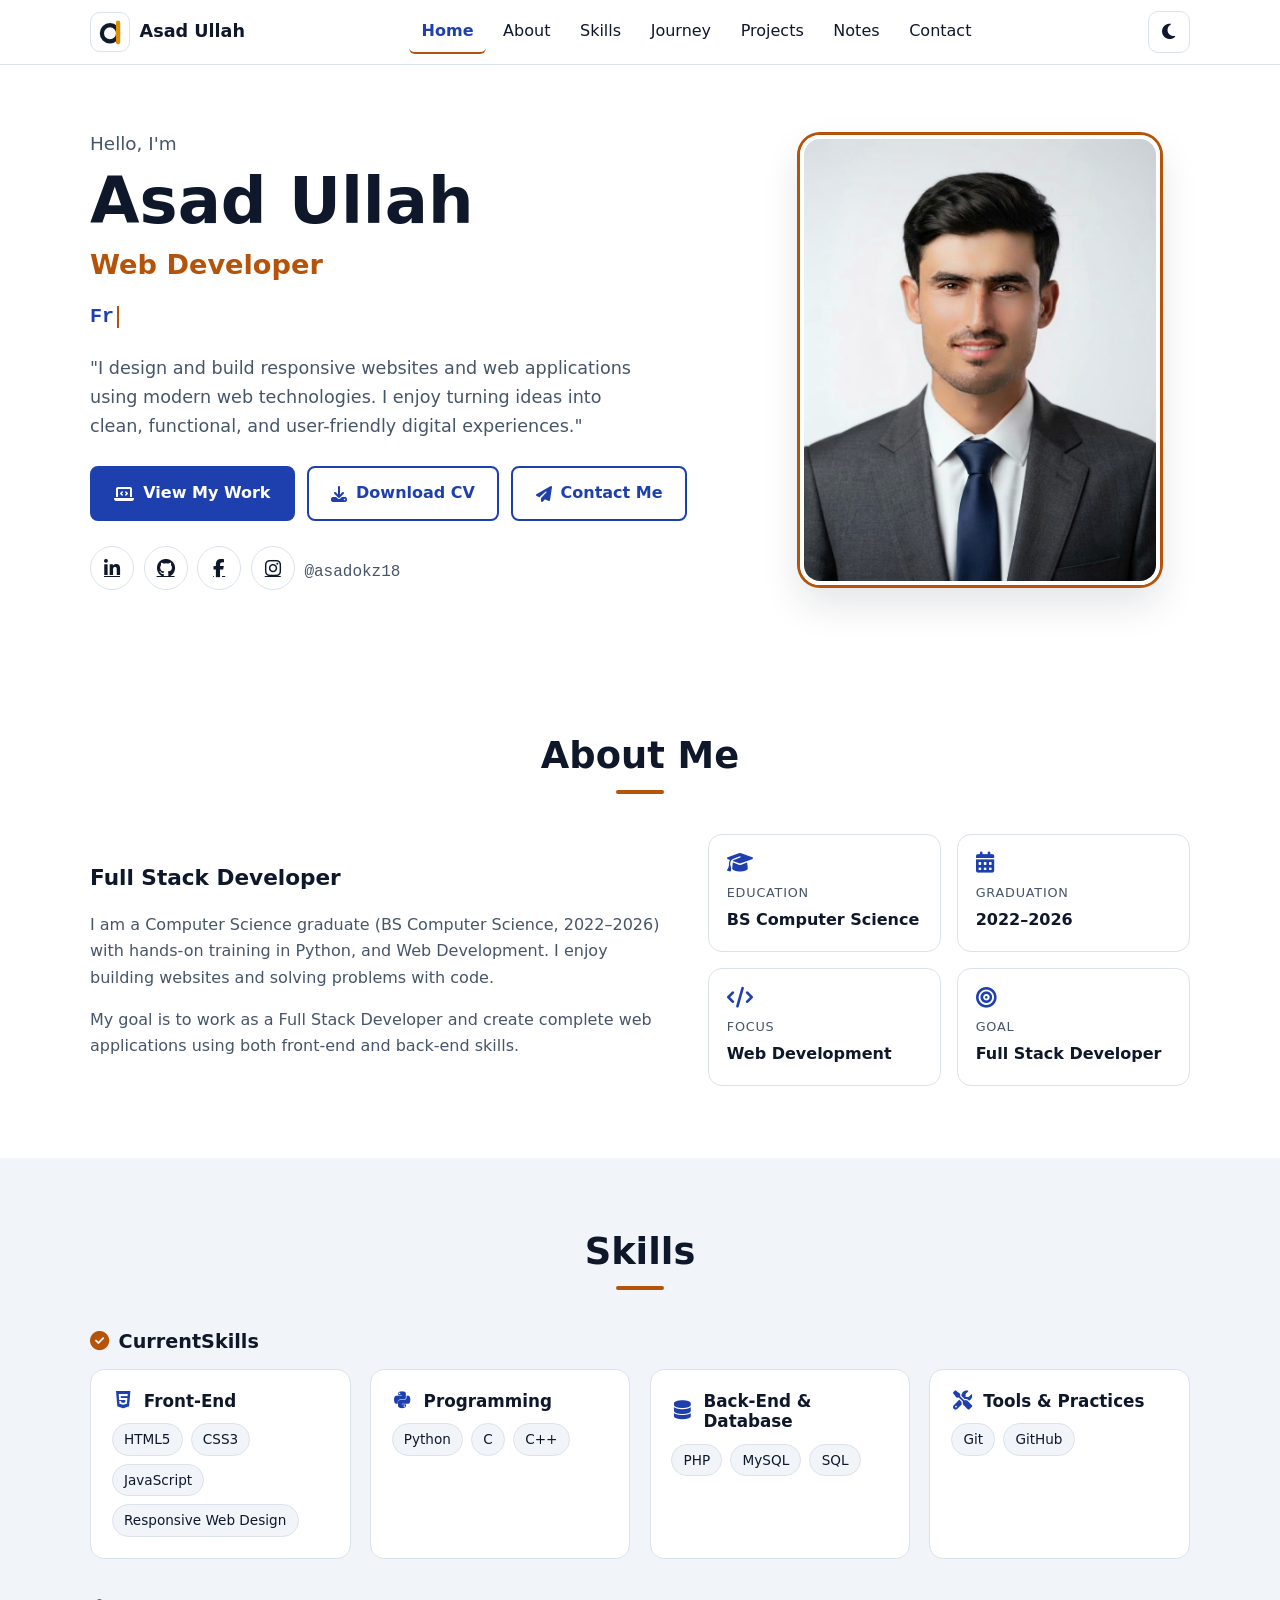
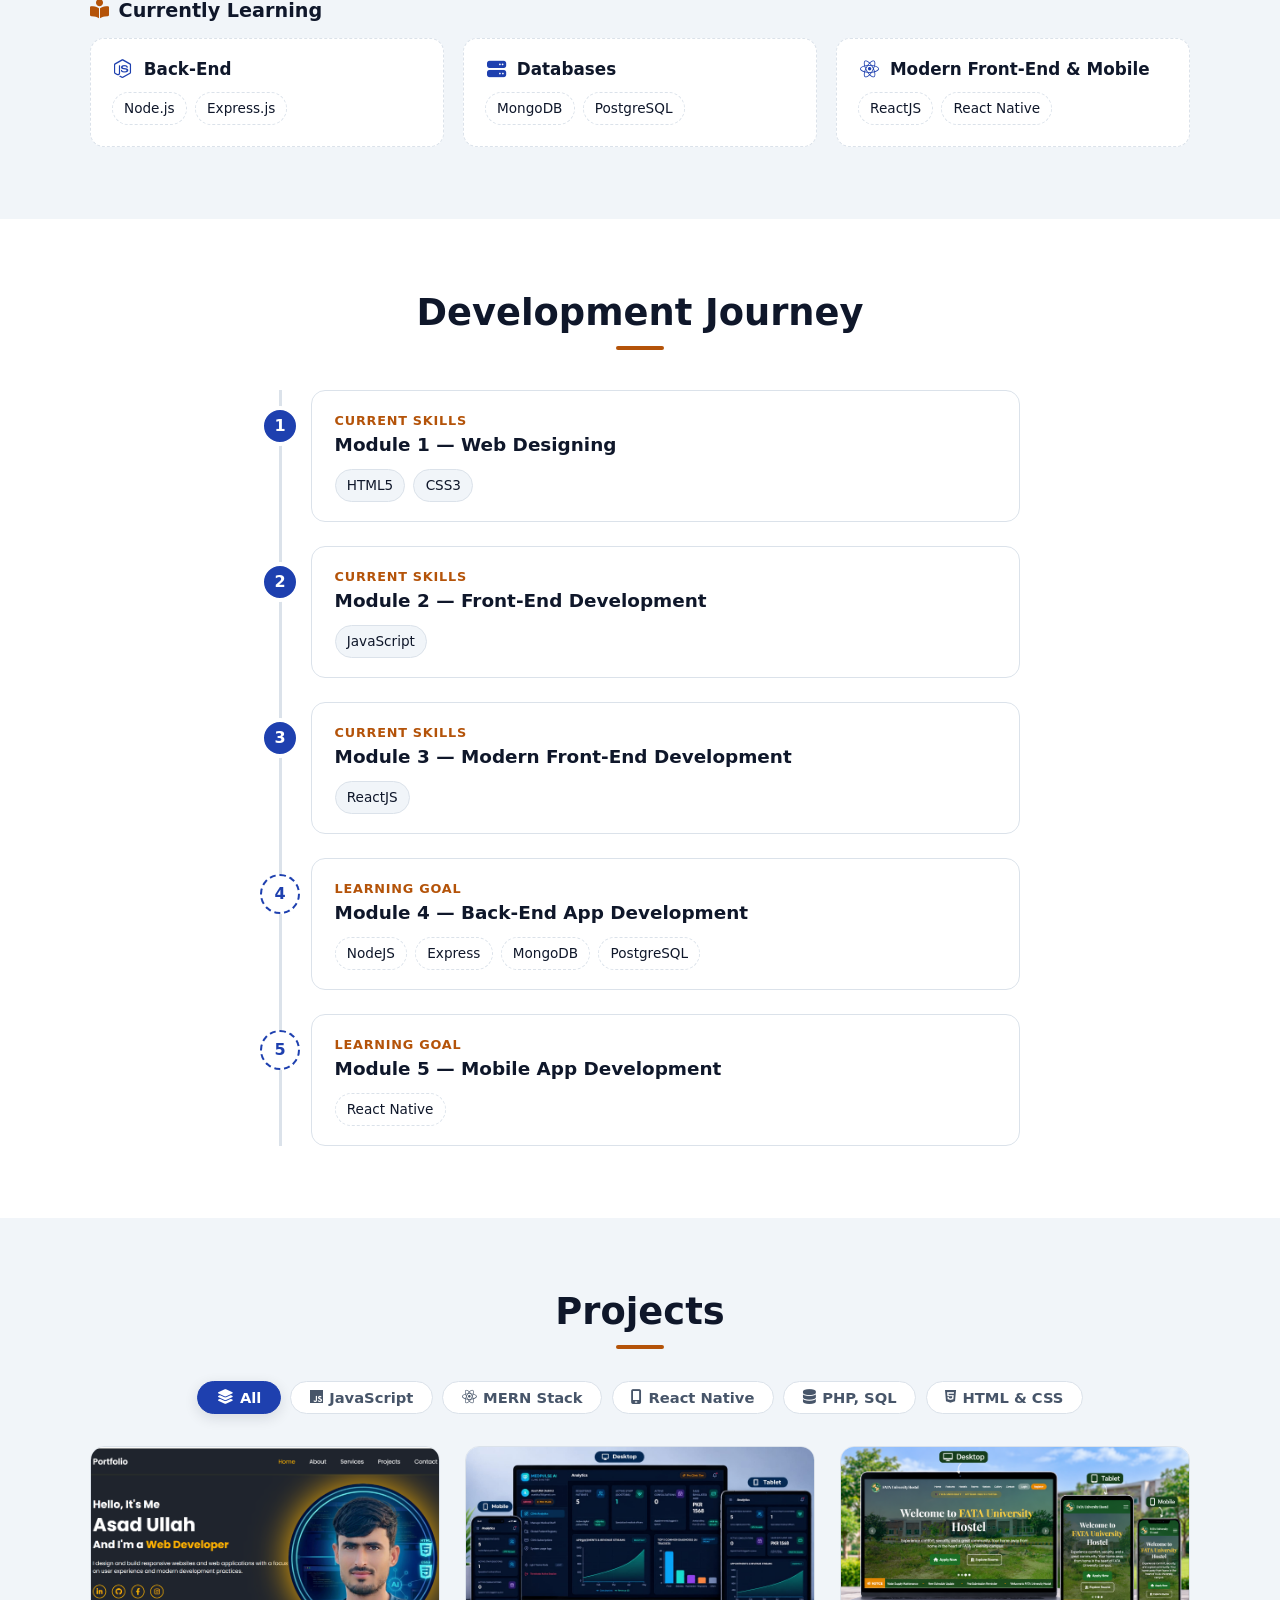
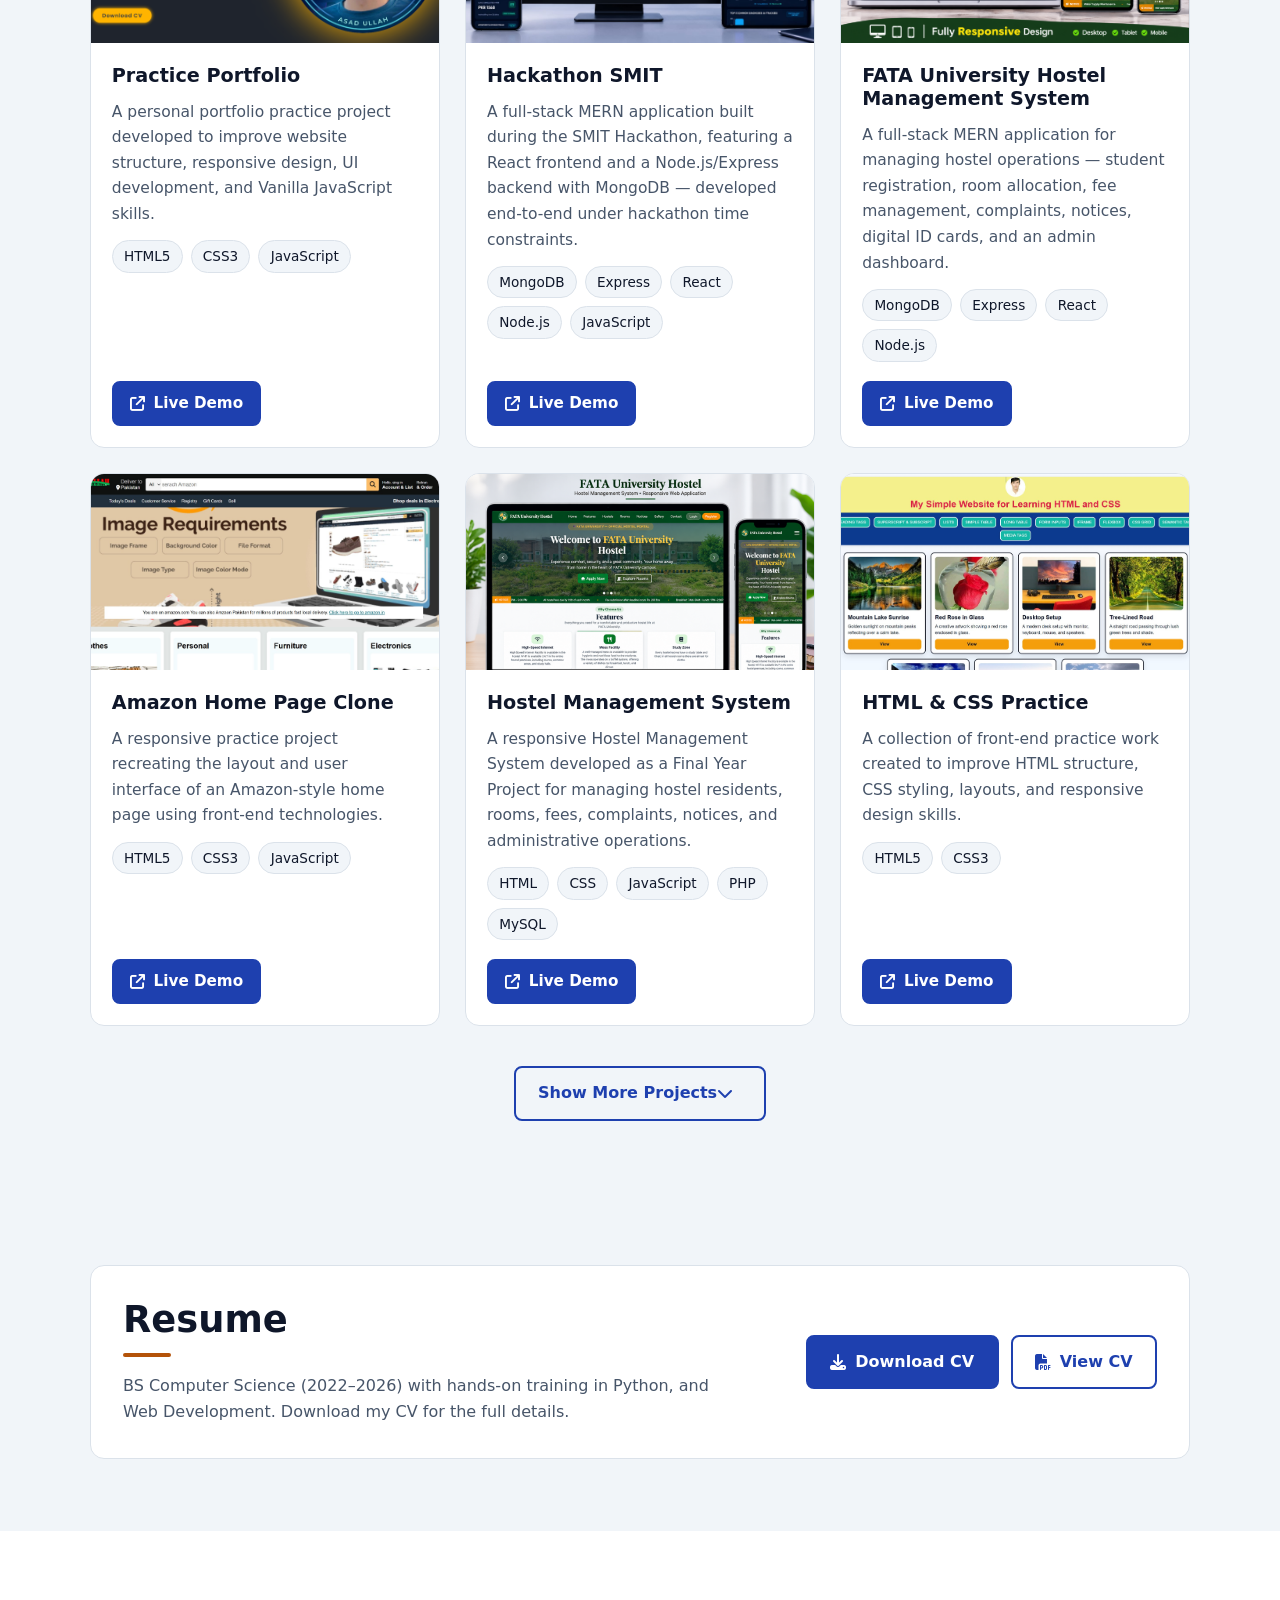
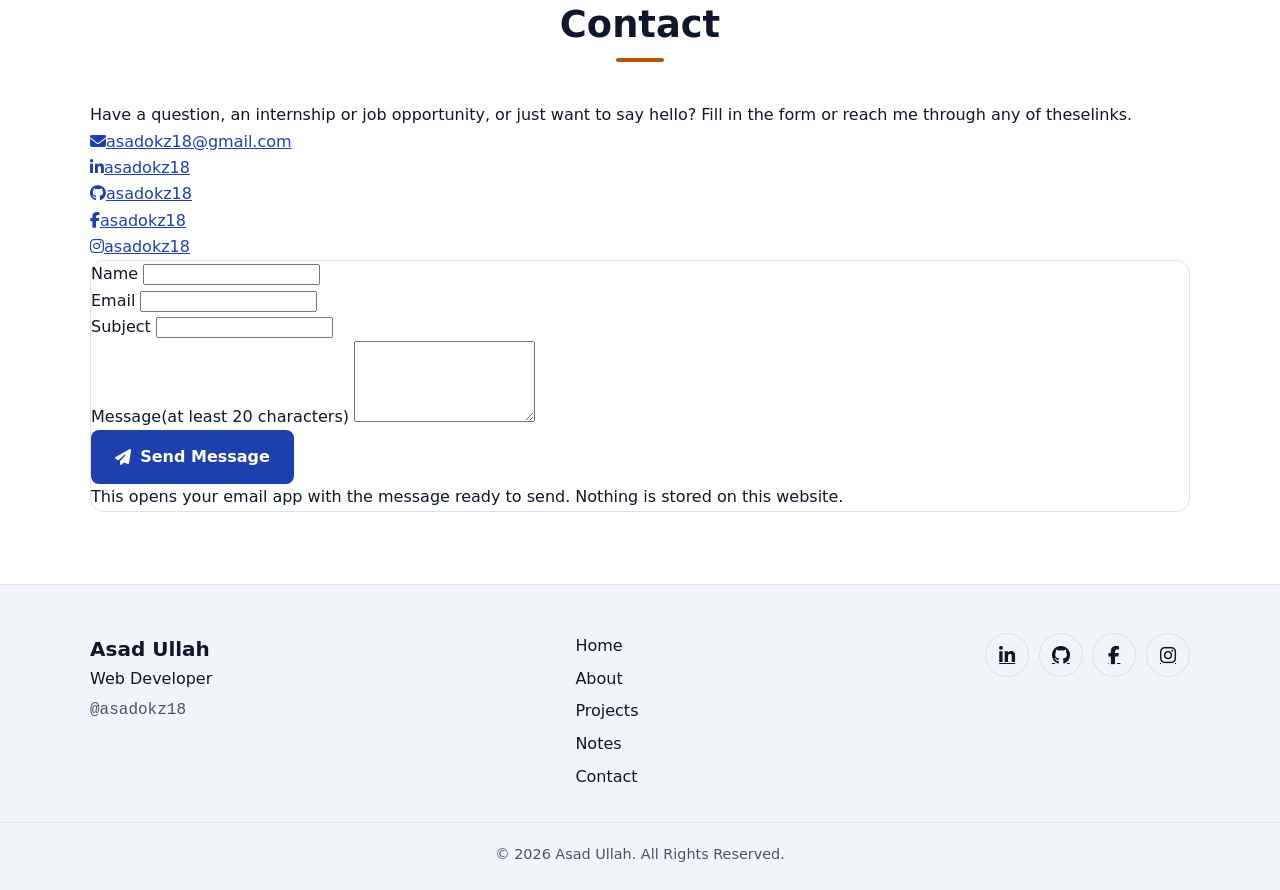
==== index.html @ fe69961a "add FATA University Hostel Managment System" ====
<!doctype html>
<html lang="en">

<head>
  <meta charset="UTF-8" />
  <meta name="viewport" content="width=device-width, initial-scale=1" />
  <title>Asad Ullah | Web Developer</title>

  <!-- SEO metadata -->
  <meta name="description"
    content="Personal portfolio of Asad Ullah, a Computer Science graduate and Web Developer focused on responsive websites and modern web development." />
  <meta name="author" content="Asad Ullah" />
  <meta name="theme-color" content="#1e40af" />

  <!-- Open Graph metadata (used when the link is shared on social media) -->
  <meta property="og:type" content="website" />
  <meta property="og:title" content="Asad Ullah | Web Developer" />
  <meta property="og:description"
    content="Computer Science graduate and Web Developer focused on responsive websites and modern web development." />
  <meta property="og:image" content="assets/images/profile.png" />

  <!--- Icon -->
  <link rel="icon" type="image/svg+xml" href="assets/images/logo.svg" />

  <!--font awesome icons -->
  <link rel="stylesheet" href="https://cdnjs.cloudflare.com/ajax/libs/font-awesome/6.5.2/css/all.min.css"
    crossorigin="anonymous" referrerpolicy="no-referrer" />

  <link rel="stylesheet" href="style.css" />
  <link rel="stylesheet" href="contact.css" />

  <!-- Tiny inline script that runs BEFORE the page is painted.
    1. It adds a "js" class so CSS only hides scroll-animated content when JavaScript works.
    2. It applies the saved theme (or the system theme) immediately, which avoids a white flash in dark mode. -->
  <script>
    (function () {
      var root = document.documentElement;
      root.classList.add("js");
      var theme = null;
      try {
        theme = localStorage.getItem("theme");
      } catch (e) { }
      if (!theme) {
        theme = window.matchMedia("(prefers-color-scheme: dark)").matches
          ? "dark"
          : "light";
      }
      root.setAttribute("data-theme", theme);
    })();
  </script>
  <script src="script.js" defer></script>
  <script src="contact.js" defer></script>
</head>

<body>
  <a class="skip-link" href="#main">Skip to main content</a>

  <!-- Header / Navigation
    Sticky bar with the logo, section links, the theme toggle,
    and a hamburger button that is only visible on small screens.-->
  <header class="site-header" id="top">
    <div class="container header-inner">
      <a class="brand" href="#home" aria-label="Asad Ullah - go to top of page">
        <!-- The logo sits on a light tile so it stays visible in dark mode. The alt text doubles as a text fallback. -->
        <span class="brand-logo">
          <img src="assets/images/logo.svg" alt="asadokz18 logo" width="28" height="32" /></span>
        <span class="brand-name">Asad Ullah</span>
      </a>

      <nav id="site-nav" class="site-nav" aria-label="Main navigation">
        <ul>
          <li><a href="#home">Home</a></li>
          <li><a href="#about">About</a></li>
          <li><a href="#skills">Skills</a></li>
          <li><a href="#journey">Journey</a></li>
          <li><a href="#projects">Projects</a></li>
          <li><a href="notes.html">Notes</a></li>
          <li><a href="#contact">Contact</a></li>
        </ul>
      </nav>

      <div class="header-actions">
        <button class="icon-btn" id="theme-toggle" type="button" aria-label="Switch to dark mode">
          <i class="fa-solid fa-moon icon-moon" aria-hidden="true"></i>
          <i class="fa-solid fa-sun icon-sun" aria-hidden="true"></i>
        </button>
        <button class="icon-btn menu-toggle" id="menu-toggle" type="button" aria-label="Open menu" aria-expanded="false"
          aria-controls="site-nav">
          <span class="bar"></span><span class="bar"></span><span class="bar"></span>
        </button>
      </div>
    </div>
  </header>

  <main id="main">
    <!--Hero Section
        Introduces the website owner and provides
        quick links to important portfolio actions. -->
    <section class="hero" id="home" aria-labelledby="hero-title">
      <div class="container hero-grid">
        <div class="hero-text">
          <p class="hero-hello">Hello, I'm</p>
          <h1 id="hero-title">Asad Ullah</h1>
          <p class="hero-role">Web Developer</p>
          <!--Typing effect line. The words are typed and deleted by script.js.
            Without JavaScript (or with reduced motion) the first word simply stays visible.
            It is hidden from screen readers because the text keeps changing;
            the intro paragraph below already says the same thing. -->
          <p class="hero-typing" aria-hidden="true">
            <span id="typed">Frontend Development</span><span class="cursor"></span>
          </p>
          <p class="hero-intro">"I design and build responsive websites and web applications using modern web
            technologies. I enjoy turning ideas into clean, functional, and user-friendly digital experiences."</p>

          <div class="btn-row">
            <a class="btn btn-primary" href="#projects">
              <i class="fa-solid fa-laptop-code" aria-hidden="true"></i>View My Work</a>
            <a class="btn btn-outline" href="assets/cv/Asad_Ullah_Resume.pdf" download>
              <i class="fa-solid fa-download" aria-hidden="true"></i>Download CV</a>
            <a class="btn btn-outline" href="#contact">
              <i class="fa-solid fa-paper-plane" aria-hidden="true"></i>Contact Me</a>
          </div>

          <ul class="social-list" aria-label="Social media links">
            <li>
              <a href="https://linkedin.com/in/asadokz18" target="_blank" rel="noopener noreferrer"
                aria-label="Asad Ullah on LinkedIn (opens in a new tab)">
                <i class="fa-brands fa-linkedin-in" aria-hidden="true"></i>
              </a>
            </li>
            <li>
              <a href="https://github.com/asadokz18" target="_blank" rel="noopener noreferrer"
                aria-label="Asad Ullah on GitHub (opens in a new tab)">
                <i class="fa-brands fa-github" aria-hidden="true"></i>
              </a>
            </li>
            <li>
              <a href="https://facebook.com/asadokz18" target="_blank" rel="noopener noreferrer"
                aria-label="Asad Ullah on Facebook (opens in a new tab)">
                <i class="fa-brands fa-facebook-f" aria-hidden="true"></i>
              </a>
            </li>
            <li>
              <a href="https://instagram.com/asadokz18" target="_blank" rel="noopener noreferrer"
                aria-label="Asad Ullah on Instagram (opens in a new tab)">
                <i class="fa-brands fa-instagram" aria-hidden="true"></i>
              </a>
            </li>
            <span class="username">@asadokz18</span>
          </ul>
        </div>

        <figure class="hero-photo">
          <!-- Hero image is above the fold, so it is NOT lazy-loaded -->
          <img src="assets/images/profile.png" alt="Portrait of Asad Ullah in a suit and tie" width="803"
            height="1000" />
        </figure>
      </div>
    </section>

    <!-- About Me Section
        Short honest biography plus four quick-fact cards. -->
    <section class="section reveal" id="about" aria-labelledby="about-title">
      <div class="container">
        <h2 id="about-title" class="section-title">About Me</h2>
        <div class="about-grid">
          <div class="about-text">
            <p class="about-role">Full Stack Developer</p>
            <p>I am a Computer Science graduate (BS Computer Science, 2022–2026) with hands-on training in Python, and
              Web Development. I enjoy building websites and solving problems with code.</p>
            <p>My goal is to work as a Full Stack Developer and create complete web applications using both front-end
              and back-end skills.</p>
          </div>
          <ul class="info-grid">
            <li class="card">
              <i class="fa-solid fa-graduation-cap info-icon" aria-hidden="true"></i>
              <span class="info-label">Education</span>
              <span class="info-value">BS Computer Science</span>
            </li>
            <li class="card">
              <i class="fa-solid fa-calendar-days info-icon" aria-hidden="true"></i>
              <span class="info-label">Graduation</span>
              <span class="info-value">2022–2026</span>
            </li>
            <li class="card">
              <i class="fa-solid fa-code info-icon" aria-hidden="true"></i>
              <span class="info-label">Focus</span>
              <span class="info-value">Web Development</span>
            </li>
            <li class="card">
              <i class="fa-solid fa-bullseye info-icon" aria-hidden="true"></i>
              <span class="info-label">Goal</span>
              <span class="info-value">Full Stack Developer</span>
            </li>
          </ul>
        </div>
      </div>
    </section>

    <!-- Skills Section
        Split into "Current Skills" and "Currently Learning" so the
        difference is clear from the headings and chip style, not just color.
        No percentages are shown on purpose. -->
    <section class="section section-alt reveal" id="skills" aria-labelledby="skills-title">
      <div class="container">
        <h2 id="skills-title" class="section-title">Skills</h2>

        <h3 class="skills-group-title"><i class="fa-solid fa-circle-check" aria-hidden="true"></i>CurrentSkills</h3>
        <div class="skills-grid">
          <article class="card skill-card">
            <h4><i class="fa-brands fa-html5" aria-hidden="true"></i>Front-End</h4>
            <ul class="chips">
              <li>HTML5</li>
              <li>CSS3</li>
              <li>JavaScript</li>
              <li>Responsive Web Design</li>
            </ul>
          </article>
          <article class="card skill-card">
            <h4><i class="fa-brands fa-python" aria-hidden="true"></i>Programming</h4>
            <ul class="chips">
              <li>Python</li>
              <li>C</li>
              <li>C++</li>
            </ul>
          </article>
          <article class="card skill-card">
            <h4><i class="fa-solid fa-database" aria-hidden="true"></i>Back-End &amp; Database</h4>
            <ul class="chips">
              <li>PHP</li>
              <li>MySQL</li>
              <li>SQL</li>
            </ul>
          </article>
          <article class="card skill-card">
            <h4><i class="fa-solid fa-screwdriver-wrench" aria-hidden="true"></i>Tools &amp; Practices</h4>
            <ul class="chips">
              <li>Git</li>
              <li>GitHub</li>
            </ul>
          </article>
        </div>

        <h3 class="skills-group-title"><i class="fa-solid fa-book-open-reader" aria-hidden="true"></i>Currently Learning
        </h3>
        <div class="skills-grid skills-grid-learning">
          <article class="card skill-card">
            <h4><i class="fa-brands fa-node-js" aria-hidden="true"></i>Back-End</h4>
            <ul class="chips chips-learning">
              <li>Node.js</li>
              <li>Express.js</li>
            </ul>
          </article>
          <article class="card skill-card">
            <h4><i class="fa-solid fa-server" aria-hidden="true"></i>Databases</h4>
            <ul class="chips chips-learning">
              <li>MongoDB</li>
              <li>PostgreSQL</li>
            </ul>
          </article>
          <article class="card skill-card">
            <h4><i class="fa-brands fa-react" aria-hidden="true"></i>Modern Front-End &amp; Mobile</h4>
            <ul class="chips chips-learning">
              <li>ReactJS</li>
              <li>React Native</li>
            </ul>
          </article>
        </div>
      </div>
    </section>

    <!-- Development Journey Section
        A vertical timeline (works on every screen size).
        Modules 1-2 are current skills; 3-5 are learning goals. -->
    <section class="section reveal" id="journey" aria-labelledby="journey-title">
      <div class="container">
        <h2 id="journey-title" class="section-title">Development Journey</h2>
        <ol class="timeline">
          <li class="timeline-item">
            <span class="timeline-dot" aria-hidden="true">1</span>
            <div class="card timeline-card">
              <p class="timeline-status">Current skills</p>
              <h3>Module 1 — Web Designing</h3>
              <ul class="chips">
                <li>HTML5</li>
                <li>CSS3</li>
              </ul>
            </div>
          </li>
          <li class="timeline-item">
            <span class="timeline-dot" aria-hidden="true">2</span>
            <div class="card timeline-card">
              <p class="timeline-status">Current skills</p>
              <h3>Module 2 — Front-End Development</h3>
              <ul class="chips">
                <li>JavaScript</li>
              </ul>
            </div>
          </li>
          <li class="timeline-item">
            <span class="timeline-dot " aria-hidden="true">3</span>
            <div class="card timeline-card">
              <p class="timeline-status">Current skills</p>
              <h3>Module 3 — Modern Front-End Development</h3>
              <ul class="chips ">
                <li>ReactJS</li>
              </ul>
            </div>
          </li>
          <li class="timeline-item">
            <span class="timeline-dot timeline-dot-next" aria-hidden="true">4</span>
            <div class="card timeline-card">
              <p class="timeline-status">Learning goal</p>
              <h3>Module 4 — Back-End App Development</h3>
              <ul class="chips chips-learning">
                <li>NodeJS</li>
                <li>Express</li>
                <li>MongoDB</li>
                <li>PostgreSQL</li>
              </ul>
            </div>
          </li>
          <li class="timeline-item">
            <span class="timeline-dot timeline-dot-next" aria-hidden="true">5</span>
            <div class="card timeline-card">
              <p class="timeline-status">Learning goal</p>
              <h3>Module 5 — Mobile App Development</h3>
              <ul class="chips chips-learning">
                <li>React Native</li>
              </ul>
            </div>
          </li>
        </ol>
      </div>
    </section>

    <!-- Projects Section
        Responsive grid: 3 columns on desktop, 2 on tablet, 1 on mobile.
        Images use loading="lazy" and object-fit: cover so they never stretch. -->
    <section class="section section-alt reveal" id="projects" aria-labelledby="projects-title">
      <div class="container">
        <h2 id="projects-title" class="section-title">Projects</h2>

        <div class="projects-filter-bar" role="toolbar" aria-label="Filter projects by category">
          <button type="button" class="filter-btn active" data-filter="all" aria-pressed="true">
            <i class="fa-solid fa-layer-group" aria-hidden="true"></i>All
          </button>
          <button type="button" class="filter-btn" data-filter="javascript" aria-pressed="false">
            <i class="fa-brands fa-js" aria-hidden="true"></i>JavaScript
          </button>
          <button type="button" class="filter-btn" data-filter="mern" aria-pressed="false">
            <i class="fa-brands fa-react" aria-hidden="true"></i>MERN Stack
          </button>
          <button type="button" class="filter-btn" data-filter="react-native" aria-pressed="false">
            <i class="fa-solid fa-mobile-screen" aria-hidden="true"></i>React Native
          </button>
          <button type="button" class="filter-btn" data-filter="php-sql" aria-pressed="false">
            <i class="fa-solid fa-database" aria-hidden="true"></i>PHP, SQL
          </button>
          <button type="button" class="filter-btn" data-filter="html-css" aria-pressed="false">
            <i class="fa-brands fa-html5" aria-hidden="true"></i>HTML &amp; CSS
          </button>
        </div>

        <div class="project-grid" id="project-grid">
          <p class="projects-empty" id="projects-empty" hidden>
            <i class="fa-solid fa-code" aria-hidden="true"></i> Projects in this category will be added soon.
          </p>

          <article class="card project-card" data-category="javascript html-css">
            <div class="project-img">
              <img src="assets/images/asadokz-practice-portfolio.png" alt="Screenshot of the Practice Portfolio website"
                width="1896" height="883" loading="lazy" />
            </div>
            <div class="project-body">
              <h3>Practice Portfolio</h3>
              <p>A personal portfolio practice project developed to improve website structure, responsive design, UI
                development, and Vanilla JavaScript skills.</p>
              <ul class="chips">
                <li>HTML5</li>
                <li>CSS3</li>
                <li>JavaScript</li>
              </ul>
              <div class="btn-row">
                <a class="btn btn-primary btn-sm" href="https://asadokz-portfolio.vercel.app/" target="_blank"
                  rel="noopener noreferrer" aria-label="Live demo of Practice Portfolio (opens in a new tab)">
                  <i class="fa-solid fa-arrow-up-right-from-square" aria-hidden="true"></i>Live Demo</a>
              </div>
            </div>
          </article>

          <article class="card project-card" data-category="mern-stack javascript">
            <div class="project-img">
              <img src="assets/images/hackathon_smit.jpeg" alt="Screenshot of the Hackathon SMIT full-stack project"
                width="1000" height="500" loading="lazy" />
            </div>
            <div class="project-body">
              <h3>Hackathon SMIT</h3>
              <p>A full-stack MERN application built during the SMIT Hackathon, featuring a React frontend and a
                Node.js/Express backend with MongoDB — developed end-to-end under hackathon time constraints.</p>
              <ul class="chips">
                <li>MongoDB</li>
                <li>Express</li>
                <li>React</li>
                <li>Node.js</li>
                <li>JavaScript</li>
              </ul>
              <div class="btn-row">
                <a class="btn btn-primary btn-sm" href="https://hackathon-smit-frontend-eight.vercel.app/"
                  target="_blank" rel="noopener noreferrer"
                  aria-label="Live demo of Hackathon SMIT (opens in a new tab)">
                  <i class="fa-solid fa-arrow-up-right-from-square" aria-hidden="true"></i>Live Demo
                </a>
              </div>
            </div>
          </article>

          <article class="card project-card" data-category="mern javascript">
            <div class="project-img">
              <img src="assets/images/FATA_University_Hostel.png"
                alt="Screenshot of the FATA University Hostel Management System" width="1000" height="500"
                loading="lazy" />
            </div>
            <div class="project-body">
              <h3>FATA University Hostel Management System</h3>
              <p>A full-stack MERN application for managing hostel operations — student registration, room allocation,
                fee management, complaints, notices, digital ID cards, and an admin dashboard.</p>
              <ul class="chips">
                <li>MongoDB</li>
                <li>Express</li>
                <li>React</li>
                <li>Node.js</li>
              </ul>
              <div class="btn-row">
                <a class="btn btn-primary btn-sm" href="https://fata-uni-hostel.vercel.app/" target="_blank"
                  rel="noopener noreferrer"
                  aria-label="Live demo of FATA University Hostel Management System (opens in a new tab)">
                  <i class="fa-solid fa-arrow-up-right-from-square" aria-hidden="true"></i>Live Demo
                </a>
              </div>
            </div>
          </article>

          <article class="card project-card" data-category="javascript html-css">
            <div class="project-img">
              <img src="assets/images/amazon-clone.png" alt="Screenshot of the Amazon Home Page Clone" width="1000"
                height="500" loading="lazy" />
            </div>
            <div class="project-body">
              <h3>Amazon Home Page Clone</h3>
              <p>A responsive practice project recreating the layout and user interface of an Amazon-style home page
                using front-end technologies.</p>
              <ul class="chips">
                <li>HTML5</li>
                <li>CSS3</li>
                <li>JavaScript</li>
              </ul>
              <div class="btn-row">
                <a class="btn btn-primary btn-sm" href="https://amazonhomepageclone-omega.vercel.app/" target="_blank"
                  rel="noopener noreferrer" aria-label="Live demo of Amazon Home Page Clone (opens in a new tab)">
                  <i class="fa-solid fa-arrow-up-right-from-square" aria-hidden="true"></i>Live Demo</a>
              </div>
            </div>
          </article>

          <article class="card project-card" data-category="php-sql javascript">
            <div class="project-img">
              <img src="assets/images/hostel-management.png" alt="Screenshot of the Hostel Management System"
                width="1000" height="667" loading="lazy" />
            </div>
            <div class="project-body">
              <h3>Hostel Management System</h3>
              <p>A responsive Hostel Management System developed as a Final Year Project for managing hostel residents,
                rooms, fees, complaints, notices, and administrative operations.</p>
              <ul class="chips">
                <li>HTML</li>
                <li>CSS</li>
                <li>JavaScript</li>
                <li>PHP</li>
                <li>MySQL</li>
              </ul>
              <div class="btn-row">
                <a class="btn btn-primary btn-sm" href="https://final-year-project-bice-chi.vercel.app/" target="_blank"
                  rel="noopener noreferrer" aria-label="Live demo of Hostel Management System (opens in a new tab)">
                  <i class="fa-solid fa-arrow-up-right-from-square" aria-hidden="true"></i>Live Demo</a>
              </div>
            </div>
          </article>


          <article class="card project-card" data-category="html-css">
            <div class="project-img">
              <img src="assets/images/html-css-practice.png" alt="Screenshot of the HTML and CSS practice project"
                width="1000" height="500" loading="lazy" />
            </div>
            <div class="project-body">
              <h3>HTML &amp; CSS Practice</h3>
              <p>A collection of front-end practice work created to improve HTML structure, CSS styling, layouts, and
                responsive design skills.</p>
              <ul class="chips">
                <li>HTML5</li>
                <li>CSS3</li>
              </ul>
              <div class="btn-row">
                <a class="btn btn-primary btn-sm" href="https://mypracticeproject.vercel.app/" target="_blank"
                  rel="noopener noreferrer" aria-label="Live demo of HTML and CSS Practice (opens in a new tab)">
                  <i class="fa-solid fa-arrow-up-right-from-square" aria-hidden="true"></i>Live Demo</a>
              </div>
            </div>
          </article>

          <article class="card project-card" data-category="html-css">
            <div class="project-img">
              <img src="assets/images/css-transform.png" alt="Screenshot of the CSS Transform Practice project"
                width="1000" height="500" loading="lazy" />
            </div>
            <div class="project-body">
              <h3>CSS Transform Practice</h3>
              <p>A front-end practice project demonstrating CSS transforms, animations, transitions, positioning, and
                visual effects. </p>
              <ul class="chips">
                <li>HTML5</li>
                <li>CSS3</li>
              </ul>
              <div class="btn-row">
                <a class="btn btn-primary btn-sm" href="https://transform-practice.vercel.app/" target="_blank"
                  rel="noopener noreferrer" aria-label="Live demo of CSS Transform Practice (opens in a new tab)">
                  <i class="fa-solid fa-arrow-up-right-from-square" aria-hidden="true"></i>Live Demo
                </a>
              </div>
            </div>
          </article>

        </div>

        <div class="projects-actions">
          <button id="show-more-projects-btn" class="btn btn-outline" type="button" aria-expanded="false"
            aria-controls="project-grid">
            <span class="btn-text">Show More Projects</span>
            <i class="fa-solid fa-chevron-down" aria-hidden="true"></i>
          </button>
        </div>
      </div>
    </section>

    <!--Resume Section
        A short summary with a Download CV button.-->
    <section class="section section-alt reveal" id="resume" aria-labelledby="resume-title">
      <div class="container">
        <div class="card resume-card">
          <div>
            <h2 id="resume-title" class="section-title section-title-left">Resume</h2>
            <p>BS Computer Science (2022–2026) with hands-on training in Python, and Web Development. Download my CV for
              the full details.</p>
          </div>
          <div class="btn-row">
            <a class="btn btn-primary" href="assets/cv/Asad_Ullah_Resume.pdf" download>
              <i class="fa-solid fa-download" aria-hidden="true"></i>Download CV
            </a>
            <a class="btn btn-outline" href="assets/cv/Asad_Ullah_Resume.pdf" target="_blank" rel="noopener noreferrer"
              aria-label="View CV in a new tab">
              <i class="fa-solid fa-file-pdf" aria-hidden="true"></i>View CV
            </a>
          </div>
        </div>
      </div>
    </section>

    <!-- Contact Section
        Static form: it validates in the browser and then opens the visitor's
        email app (mailto). Nothing is sent to or stored on a server.-->
    <section class="section reveal" id="contact" aria-labelledby="contact-title">
      <div class="container">
        <h2 id="contact-title" class="section-title">Contact</h2>
        <div class="contact-grid">
          <div class="contact-info">
            <p>Have a question, an internship or job opportunity, or just want to say hello? Fill in the form or reach
              me through any of theselinks.</p>
            <ul class="contact-links">
              <li>
                <a href="mailto:asadokz18@gmail.com"><i class="fa-solid fa-envelope"
                    aria-hidden="true"></i>asadokz18@gmail.com</a>
              </li>
              <li>
                <a href="https://linkedin.com/in/asadokz18" target="_blank" rel="noopener noreferrer"
                  aria-label="LinkedIn: asadokz18 (opens in a new tab)">
                  <i class="fa-brands fa-linkedin-in" aria-hidden="true"></i>asadokz18
                </a>
              </li>
              <li>
                <a href="https://github.com/asadokz18" target="_blank" rel="noopener noreferrer"
                  aria-label="GitHub: asadokz18 (opens in a new tab)">
                  <i class="fa-brands fa-github" aria-hidden="true"></i>asadokz18
                </a>
              </li>
              <li>
                <a href="https://facebook.com/asadokz18" target="_blank" rel="noopener noreferrer"
                  aria-label="Facebook: asadokz18 (opens in a new tab)">
                  <i class="fa-brands fa-facebook-f" aria-hidden="true"></i>asadokz18
                </a>
              </li>
              <li>
                <a href="https://instagram.com/asadokz18" target="_blank" rel="noopener noreferrer"
                  aria-label="Instagram: asadokz18 (opens in a new tab)">
                  <i class="fa-brands fa-instagram" aria-hidden="true"></i>asadokz18
                </a>
              </li>
            </ul>
          </div>

          <form id="contact-form" class="card contact-form" novalidate>
            <div class="field">
              <label for="name">Name</label>
              <input type="text" id="name" name="name" autocomplete="name" required aria-describedby="name-error" />
              <p class="field-error" id="name-error" role="alert"></p>
            </div>
            <div class="field">
              <label for="email">Email</label>
              <input type="email" id="email" name="email" autocomplete="email" required
                aria-describedby="email-error" />
              <p class="field-error" id="email-error" role="alert"></p>
            </div>
            <div class="field">
              <label for="subject">Subject</label>
              <input type="text" id="subject" name="subject" required aria-describedby="subject-error" />
              <p class="field-error" id="subject-error" role="alert"></p>
            </div>
            <div class="field">
              <label for="message">Message<span class="hint">(at least 20 characters)</span></label>
              <textarea id="message" name="message" rows="5" required aria-describedby="message-error"></textarea>
              <p class="field-error" id="message-error" role="alert"></p>
            </div>
            <button class="btn btn-primary" type="submit">
              <i class="fa-solid fa-paper-plane" aria-hidden="true"></i>Send Message
            </button>
            <p class="form-status" id="form-status" role="status" aria-live="polite"></p>
            <p class="form-note">This opens your email app with the message ready to send. Nothing is stored on this
              website.</p>
          </form>
        </div>
      </div>
    </section>
  </main>

  <!--Footer -->
  <footer class="site-footer">
    <div class="container footer-grid">
      <div>
        <p class="footer-name">Asad Ullah</p>
        <p>Web Developer</p>
        <p class="username">@asadokz18</p>
      </div>
      <nav aria-label="Footer navigation">
        <ul class="footer-links">
          <li><a href="#home">Home</a></li>
          <li><a href="#about">About</a></li>
          <li><a href="#projects">Projects</a></li>
          <li><a href="notes.html">Notes</a></li>
          <li><a href="#contact">Contact</a></li>
        </ul>
      </nav>
      <ul class="social-list" aria-label="Social media links">
        <li>
          <a href="https://linkedin.com/in/asadokz18" target="_blank" rel="noopener noreferrer"
            aria-label="Asad Ullah on LinkedIn (opens in a new tab)">
            <i class="fa-brands fa-linkedin-in" aria-hidden="true"></i>
          </a>
        </li>
        <li>
          <a href="https://github.com/asadokz18" target="_blank" rel="noopener noreferrer"
            aria-label="Asad Ullah on GitHub (opens in a new tab)">
            <i class="fa-brands fa-github" aria-hidden="true"></i>
          </a>
        </li>
        <li>
          <a href="https://facebook.com/asadokz18" target="_blank" rel="noopener noreferrer"
            aria-label="Asad Ullah on Facebook (opens in a new tab)">
            <i class="fa-brands fa-facebook-f" aria-hidden="true"></i>
          </a>
        </li>
        <li>
          <a href="https://instagram.com/asadokz18" target="_blank" rel="noopener noreferrer"
            aria-label="Asad Ullah on Instagram (opens in a new tab)">
            <i class="fa-brands fa-instagram" aria-hidden="true"></i>
          </a>
        </li>
      </ul>
    </div>
    <p class="copyright">&copy; <span id="year">2026</span> Asad Ullah. All Rights Reserved.</p>
  </footer>

  <!-- Back-to-top button (shown after scrolling past the hero) -->
  <button class="to-top" id="to-top" type="button" aria-label="Back to top" hidden>
    <i class="fa-solid fa-arrow-up" aria-hidden="true"></i>
  </button>
</body>

</html>
---- style.css ----
/* ==========================================================================
   Asad Ullah | Web Developer - Portfolio Styles

   Table of contents
   1. Colors (the ONLY place CSS variables are used)
   2. Base / reset
   3. Layout helpers & buttons
   4. Header & navigation
   5. Hero
   6. Sections (About, Skills, Journey, Projects, Resume, Contact)
   7. Footer, back-to-top
   8. Animations
   9. Responsive breakpoints

   Icons come from Font Awesome (linked in index.html). They are <i> elements
   that inherit the text color of whatever they sit inside.
   ========================================================================== */

/* ==========================================================================
   1. COLORS
   Light theme is the default. The dark theme overrides the same names when
   <html data-theme="dark"> is set by script.js.
   ========================================================================== */
:root {
  --primary-color: #1e40af;
  --primary-text-color: #ffffff;
  --accent-color: #b45309;
  --background-color: #ffffff;
  --alt-background-color: #f1f5f9;
  --card-color: #ffffff;
  --text-color: #0f172a;
  --muted-text-color: #475569;
  --border-color: #dbe2ea;
  --header-color: rgba(255, 255, 255, 0.9);
  --shadow-color: rgba(15, 23, 42, 0.12);
  --logo-tile-color: #ffffff;
}

:root[data-theme="dark"] {
  --primary-color: #60a5fa;
  --primary-text-color: #0b1220;
  --accent-color: #fbbf24;
  --background-color: #0b1220;
  --alt-background-color: #111a2e;
  --card-color: #162036;
  --text-color: #e5e9f0;
  --muted-text-color: #a3aec2;
  --border-color: #27344f;
  --header-color: rgba(11, 18, 32, 0.9);
  --shadow-color: rgba(0, 0, 0, 0.45);
  --logo-tile-color: #e5e9f0;
}

/* ==========================================================================
   2. BASE / RESET
   ========================================================================== */
*,
*::before,
*::after {
  box-sizing: border-box;
}

html {
  scroll-behavior: smooth;
  /* smooth scrolling for in-page links */
  scroll-padding-top: 80px;
  /* keeps headings from hiding under the sticky header */
  -webkit-text-size-adjust: 100%;
}

body {
  margin: 0;
  font-family: system-ui, -apple-system, "Segoe UI", Roboto, Helvetica, Arial, sans-serif;
  font-size: 1rem;
  line-height: 1.65;
  color: var(--text-color);
  background-color: var(--background-color);
  overflow-x: hidden;
  /* safety net against horizontal scrolling */
}

img {
  display: block;
  max-width: 100%;
  height: auto;
}

h1,
h2,
h3,
h4,
p,
ul,
ol,
figure {
  margin: 0;
}

ul,
ol {
  padding: 0;
  list-style: none;
}

a {
  color: var(--primary-color);
}

p {
  overflow-wrap: break-word;
}

h1,
h2,
h3,
h4 {
  line-height: 1.2;
}

/* Visible keyboard focus for everything interactive */
:focus-visible {
  outline: 3px solid var(--accent-color);
  outline-offset: 3px;
  border-radius: 4px;
}

.skip-link {
  position: absolute;
  left: 1rem;
  top: -4rem;
  padding: 0.6rem 1rem;
  background: var(--primary-color);
  color: var(--primary-text-color);
  border-radius: 6px;
  z-index: 200;
}

.skip-link:focus {
  top: 1rem;
}

/* Font Awesome icons that sit next to text (buttons, headings, links) */
.btn i,
.skills-group-title i,
.skill-card h4 i {
  flex-shrink: 0;
  text-align: center;
}

.btn i {
  margin-right: 0.55rem;
}

/* Smooth color change when switching themes */
body,
.site-header,
.card,
.section-alt,
.chips li,
input,
textarea,
.site-footer,
.btn-outline,
.icon-btn {
  transition:
    background-color 0.3s ease,
    color 0.3s ease,
    border-color 0.3s ease;
}

/* ==========================================================================
   3. LAYOUT HELPERS & BUTTONS
   ========================================================================== */
.container {
  width: 100%;
  max-width: 1140px;
  margin: 0 auto;
  padding: 0 1.25rem;
}

.section {
  padding: 4.5rem 0;
}

.section-alt {
  background-color: var(--alt-background-color);
}

.section-title {
  font-size: clamp(1.7rem, 4vw, 2.3rem);
  text-align: center;
  margin-bottom: 2.5rem;
}

/* Small accent bar under every section title */
.section-title::after {
  content: "";
  display: block;
  width: 48px;
  height: 4px;
  margin: 0.7rem auto 0;
  background: var(--accent-color);
  border-radius: 2px;
}

.section-title-left {
  text-align: left;
  margin-bottom: 1rem;
}

.section-title-left::after {
  margin-left: 0;
}

.card {
  background-color: var(--card-color);
  border: 1px solid var(--border-color);
  border-radius: 14px;
}

.btn-row {
  display: flex;
  flex-wrap: wrap;
  gap: 0.75rem;
}

/* Buttons
   Hover effects (all subtle and quick):
   - the button lifts and gets a soft shadow
   - a light "shine" sweeps across it (the ::before layer)
   - outline buttons fill with the main color
   - the icon inside moves (each icon type has its own small motion below)
   Pressing the button (:active) pushes it back down for a tactile feel. */
.btn {
  position: relative;
  overflow: hidden;
  /* keeps the shine inside the rounded corners */
  display: inline-flex;
  align-items: center;
  justify-content: center;
  padding: 0.75rem 1.4rem;
  font: inherit;
  font-weight: 600;
  text-decoration: none;
  border: 2px solid var(--primary-color);
  border-radius: 8px;
  cursor: pointer;
  transition:
    transform 0.25s ease,
    box-shadow 0.25s ease,
    background-color 0.25s ease,
    color 0.25s ease;
}

.btn::before {
  content: "";
  position: absolute;
  top: 0;
  left: -75%;
  width: 50%;
  height: 100%;
  background: linear-gradient(120deg, transparent, rgba(255, 255, 255, 0.35), transparent);
  transform: skewX(-20deg);
  pointer-events: none;
}

.btn:hover::before {
  left: 130%;
  transition: left 0.6s ease;
}

.btn:hover,
.btn:focus-visible {
  transform: translateY(-3px);
  box-shadow: 0 10px 20px var(--shadow-color);
}

.btn:active {
  transform: translateY(0) scale(0.97);
  box-shadow: 0 2px 6px var(--shadow-color);
}

.btn i {
  transition: transform 0.25s ease;
}

.btn-primary {
  background-color: var(--primary-color);
  color: var(--primary-text-color);
}

.btn-primary:hover {
  filter: brightness(1.12);
}

.btn-outline {
  background-color: transparent;
  color: var(--primary-color);
}

.btn-outline:hover {
  background-color: var(--primary-color);
  color: var(--primary-text-color);
}

.btn-sm {
  padding: 0.5rem 1rem;
  font-size: 0.95rem;
}

/* Icon motion inside buttons */
.btn:hover .fa-download {
  animation: nudgeDown 0.7s ease infinite;
}

.btn:hover .fa-paper-plane {
  transform: translate(4px, -3px) rotate(8deg);
}

.btn:hover .fa-arrow-up-right-from-square {
  transform: translate(3px, -3px);
}

.btn:hover .fa-laptop-code,
.btn:hover .fa-eye,
.btn:hover .fa-file-pdf {
  transform: scale(1.2);
}

/* Technology / skill chips. Learning chips use a dashed border so the
   difference is not communicated by color alone. */
.chips {
  display: flex;
  flex-wrap: wrap;
  gap: 0.5rem;
}

.chips li {
  padding: 0.25rem 0.7rem;
  font-size: 0.85rem;
  font-weight: 500;
  background-color: var(--alt-background-color);
  border: 1px solid var(--border-color);
  border-radius: 999px;
}

.chips-learning li {
  border-style: dashed;
  background-color: transparent;
}

/* ==========================================================================
   4. HEADER & NAVIGATION
   Desktop: links sit in a row.
   Mobile (<= 860px): links collapse into a dropdown opened by the hamburger.
   ========================================================================== */
.site-header {
  position: sticky;
  top: 0;
  z-index: 100;
  background-color: var(--header-color);
  -webkit-backdrop-filter: blur(8px);
  backdrop-filter: blur(8px);
  border-bottom: 1px solid var(--border-color);
}

.header-inner {
  display: flex;
  align-items: center;
  justify-content: space-between;
  gap: 1rem;
  min-height: 64px;
}

.brand {
  display: flex;
  align-items: center;
  gap: 0.6rem;
  text-decoration: none;
  color: var(--text-color);
  font-weight: 700;
  font-size: 1.1rem;
}

.brand-logo {
  display: grid;
  place-items: center;
  width: 40px;
  height: 40px;
  background-color: var(--logo-tile-color);
  border: 1px solid var(--border-color);
  border-radius: 10px;
}

.brand-logo img {
  width: 24px;
  height: auto;
}

.site-nav ul {
  display: flex;
  gap: 0.25rem;
}

.site-nav a {
  display: block;
  padding: 0.5rem 0.8rem;
  color: var(--text-color);
  text-decoration: none;
  font-weight: 500;
  border-radius: 6px;
  border-bottom: 2px solid transparent;
  transition:
    color 0.2s ease,
    border-color 0.2s ease;
}

.site-nav a:hover {
  color: var(--primary-color);
}

/* Active section: a bold underline, so it is not only a color change */
.site-nav a.active {
  color: var(--primary-color);
  border-bottom-color: var(--accent-color);
  font-weight: 700;
}

.header-actions {
  display: flex;
  align-items: center;
  gap: 0.5rem;
}

.icon-btn {
  display: grid;
  place-items: center;
  width: 42px;
  height: 42px;
  padding: 0;
  font-size: 1.1rem;
  line-height: 1;
  color: var(--text-color);
  background-color: transparent;
  border: 1px solid var(--border-color);
  border-radius: 10px;
  cursor: pointer;
}

.icon-btn:hover {
  background-color: var(--alt-background-color);
}

/* Theme toggle shows a moon in light mode and a sun in dark mode */
.icon-sun {
  display: none;
}

:root[data-theme="dark"] .icon-sun {
  display: block;
}

:root[data-theme="dark"] .icon-moon {
  display: none;
}

/* Hamburger: three bars that morph into an X when open */
.menu-toggle {
  display: none;
  position: relative;
}

.menu-toggle .bar {
  position: absolute;
  left: 11px;
  width: 20px;
  height: 2px;
  background-color: currentColor;
  border-radius: 2px;
  transition:
    transform 0.25s ease,
    opacity 0.25s ease;
}

.menu-toggle .bar:nth-child(1) {
  top: 13px;
}

.menu-toggle .bar:nth-child(2) {
  top: 20px;
}

.menu-toggle .bar:nth-child(3) {
  top: 27px;
}

.menu-toggle[aria-expanded="true"] .bar:nth-child(1) {
  transform: translateY(7px) rotate(45deg);
}

.menu-toggle[aria-expanded="true"] .bar:nth-child(2) {
  opacity: 0;
}

.menu-toggle[aria-expanded="true"] .bar:nth-child(3) {
  transform: translateY(-7px) rotate(-45deg);
}

/* ==========================================================================
   5. HERO
   Two columns (text + photo) on large screens, stacked on small screens.
   ========================================================================== */
.hero {
  padding: 4rem 0 4.5rem;
}

.hero-grid {
  display: grid;
  grid-template-columns: 1.2fr 0.8fr;
  align-items: center;
  gap: 3rem;
}

.hero-hello {
  font-size: 1.15rem;
  color: var(--muted-text-color);
  font-weight: 500;
}

.hero h1 {
  font-size: clamp(2.4rem, 7vw, 4rem);
  margin: 0.2rem 0;
}

.hero-role {
  font-size: clamp(1.25rem, 3vw, 1.7rem);
  font-weight: 600;
  color: var(--accent-color);
}

/* Typing line: monospace so letters do not make the line jitter in width */
.hero-typing {
  min-height: 1.8em;
  /* reserves the height so nothing jumps while typing */
  margin-top: 0.8rem;
  font-family: ui-monospace, "SFMono-Regular", Consolas, monospace;
  font-size: clamp(1rem, 2.5vw, 1.25rem);
  color: var(--muted-text-color);
}

.hero-typing #typed {
  font-weight: 700;
  color: var(--primary-color);
}

.cursor {
  display: inline-block;
  width: 2px;
  height: 1.1em;
  margin-left: 3px;
  vertical-align: text-bottom;
  background-color: var(--accent-color);
  animation: blink 1s steps(1) infinite;
}

.hero-intro {
  max-width: 34rem;
  margin: 1.1rem 0 1.6rem;
  font-size: 1.1rem;
  color: var(--muted-text-color);
}

.social-list {
  display: flex;
  gap: 0.6rem;
  margin-top: 1.6rem;
}

.social-list a {
  display: grid;
  place-items: center;
  width: 44px;
  height: 44px;
  font-size: 1.15rem;
  color: var(--text-color);
  border: 1px solid var(--border-color);
  border-radius: 50%;
  transition:
    transform 0.25s ease,
    color 0.25s ease,
    background-color 0.25s ease,
    border-color 0.25s ease;
}

.social-list a:hover {
  transform: translateY(-4px) rotate(8deg);
  color: var(--primary-text-color);
  background-color: var(--primary-color);
  border-color: var(--primary-color);
}

.username {
  margin-top: 0.8rem;
  font-family: ui-monospace, "SFMono-Regular", Consolas, monospace;
  color: var(--muted-text-color);
}

.hero-photo {
  justify-self: center;
  width: 100%;
  max-width: 360px;
}

.hero-photo img {
  width: 100%;
  aspect-ratio: 4 / 5;
  object-fit: cover;
  /* fills the frame without stretching the photo */
  object-position: top center;
  border-radius: 20px;
  border: 4px solid var(--card-color);
  box-shadow:
    0 0 0 3px var(--accent-color),
    0 18px 40px var(--shadow-color);
}

/* ==========================================================================
   6. SECTIONS
   ========================================================================== */

/* ---- About ---- */
.about-grid {
  display: grid;
  grid-template-columns: 1.2fr 1fr;
  gap: 2.5rem;
  align-items: center;
}

.about-text p+p {
  margin-top: 1rem;
}

.about-text {
  color: var(--muted-text-color);
}

.about-role {
  font-size: 1.35rem;
  font-weight: 700;
  color: var(--text-color);
  margin-bottom: 0.8rem;
}

.info-grid {
  display: grid;
  grid-template-columns: repeat(2, 1fr);
  gap: 1rem;
}

.info-grid .card {
  display: flex;
  flex-direction: column;
  gap: 0.25rem;
  padding: 1.1rem;
}

.info-icon {
  font-size: 1.3rem;
  color: var(--primary-color);
  margin-bottom: 0.3rem;
}

.info-label {
  font-size: 0.8rem;
  text-transform: uppercase;
  letter-spacing: 0.06em;
  color: var(--muted-text-color);
}

.info-value {
  font-weight: 700;
}

/* ---- Skills ---- */
.skills-group-title {
  display: flex;
  align-items: center;
  gap: 0.6rem;
  font-size: 1.2rem;
  margin: 0 0 1rem;
}

.skills-group-title i {
  color: var(--accent-color);
}

.skills-grid+.skills-group-title {
  margin-top: 2.5rem;
}

.skills-grid {
  display: grid;
  grid-template-columns: repeat(auto-fit, minmax(230px, 1fr));
  gap: 1.2rem;
}

.skill-card {
  padding: 1.3rem;
  transition:
    transform 0.25s ease,
    box-shadow 0.25s ease;
}

.skill-card:hover {
  transform: translateY(-4px);
  box-shadow: 0 10px 24px var(--shadow-color);
}

.skill-card h4 {
  display: flex;
  align-items: center;
  gap: 0.6rem;
  font-size: 1.05rem;
  margin-bottom: 0.8rem;
}

.skill-card h4 i {
  width: 1.4rem;
  font-size: 1.2rem;
  color: var(--primary-color);
}

.skills-grid-learning .skill-card {
  border-style: dashed;
}

/* ---- Development Journey: vertical timeline ----
   A line runs down the left; each item has a numbered dot on that line. */
.timeline {
  position: relative;
  max-width: 760px;
  margin: 0 auto;
  padding-left: 3.2rem;
}

.timeline::before {
  content: "";
  position: absolute;
  left: 19px;
  top: 0;
  bottom: 0;
  width: 3px;
  background: var(--border-color);
}

.timeline-item {
  position: relative;
  margin-bottom: 1.5rem;
}

.timeline-item:last-child {
  margin-bottom: 0;
}

.timeline-dot {
  position: absolute;
  left: -3.2rem;
  top: 1rem;
  display: grid;
  place-items: center;
  width: 40px;
  height: 40px;
  font-weight: 700;
  color: var(--primary-text-color);
  background-color: var(--primary-color);
  border: 4px solid var(--background-color);
  border-radius: 50%;
}

/* Learning goals: hollow dot with dashed outline */
.timeline-dot-next {
  color: var(--primary-color);
  background-color: var(--background-color);
  border: 2px dashed var(--primary-color);
}

.timeline-card {
  padding: 1.2rem 1.4rem;
  transition:
    transform 0.25s ease,
    box-shadow 0.25s ease;
}

.timeline-card:hover {
  transform: translateX(4px);
  box-shadow: 0 8px 20px var(--shadow-color);
}

.timeline-card h3 {
  font-size: 1.15rem;
  margin: 0.2rem 0 0.8rem;
}

.timeline-status {
  font-size: 0.8rem;
  font-weight: 700;
  text-transform: uppercase;
  letter-spacing: 0.06em;
  color: var(--accent-color);
}

/* ---- Projects: Filter Bar ---- */
.projects-filter-bar {
  display: flex;
  flex-wrap: wrap;
  justify-content: center;
  align-items: center;
  gap: 0.6rem;
  margin: -0.5rem 0 2rem;
}

.filter-btn {
  display: inline-flex;
  align-items: center;
  gap: 0.4rem;
  padding: 0.45rem 1.15rem;
  font-size: 0.92rem;
  font-weight: 600;
  font-family: inherit;
  border-radius: 999px;
  border: 1px solid var(--border-color);
  background-color: var(--card-color);
  color: var(--muted-text-color);
  cursor: pointer;
  transition:
    background-color 0.25s ease,
    color 0.25s ease,
    border-color 0.25s ease,
    transform 0.2s ease,
    box-shadow 0.2s ease;
  user-select: none;
}

.filter-btn:hover {
  color: var(--text-color);
  border-color: var(--primary-color);
  transform: translateY(-2px);
  box-shadow: 0 4px 12px var(--shadow-color);
}

.filter-btn.active {
  background-color: var(--primary-color);
  color: var(--primary-text-color);
  border-color: var(--primary-color);
  box-shadow: 0 4px 14px var(--shadow-color);
}

.filter-btn:active {
  transform: translateY(0) scale(0.97);
}

.filter-btn:focus-visible {
  outline: 2px solid var(--primary-color);
  outline-offset: 2px;
}

/* ---- Projects: 3 / 2 / 1 column grid ---- */
.project-grid {
  display: grid;
  grid-template-columns: repeat(3, 1fr);
  gap: 1.6rem;
}

.project-card {
  display: flex;
  flex-direction: column;
  overflow: hidden;
  transition:
    transform 0.3s ease,
    box-shadow 0.3s ease;
}

.project-card:hover {
  transform: translateY(-6px);
  box-shadow: 0 16px 32px var(--shadow-color);
}

.project-img {
  aspect-ratio: 16 / 9;
  overflow: hidden;
  background-color: var(--alt-background-color);
}

.project-img img {
  width: 100%;
  height: 100%;
  object-fit: cover;
  /* crops to fit, never stretches */
  object-position: top center;
  transition: transform 0.4s ease;
}

.project-card:hover .project-img img {
  transform: scale(1.05);
}

.project-body {
  display: flex;
  flex-direction: column;
  gap: 0.8rem;
  flex: 1;
  padding: 1.3rem;
}

.project-body h3 {
  font-size: 1.2rem;
}

.project-body p {
  color: var(--muted-text-color);
  font-size: 0.97rem;
}

/* pushes buttons to the card bottom */
.project-body .btn-row {
  margin-top: auto;
  padding-top: 0.4rem;
}

/* ---- Projects: Show More button & card visibility ---- */
.projects-actions {
  display: flex;
  justify-content: center;
  align-items: center;
  margin-top: 2.5rem;
}

.project-card.project-hidden {
  display: none !important;
}

.projects-empty {
  grid-column: 1 / -1;
  text-align: center;
  color: var(--muted-text-color);
  font-size: 1.05rem;
  padding: 3rem 1.5rem;
  background-color: var(--card-color);
  border: 1px dashed var(--border-color);
  border-radius: 14px;
  margin: 1rem 0;
}

.projects-empty i {
  color: var(--primary-color);
  margin-right: 0.5rem;
}

@keyframes projectFadeIn {
  from {
    opacity: 0;
    transform: translateY(16px);
  }

  to {
    opacity: 1;
    transform: translateY(0);
  }
}

.project-card.project-revealed {
  animation: projectFadeIn 0.35s ease forwards;
}

#show-more-projects-btn i {
  transition: transform 0.25s ease;
}

#show-more-projects-btn[aria-expanded="true"] i {
  transform: rotate(180deg);
}

.btn:hover .fa-chevron-down {
  transform: translateY(2px);
}

#show-more-projects-btn[aria-expanded="true"]:hover .fa-chevron-down {
  transform: rotate(180deg) translateY(2px);
}

/* ---- Resume ---- */
.resume-card {
  display: flex;
  flex-wrap: wrap;
  align-items: center;
  justify-content: space-between;
  gap: 1.5rem;
  padding: 2rem;
}

.resume-card p {
  color: var(--muted-text-color);
  max-width: 38rem;
}

/* ==========================================================================
   7. FOOTER, BACK-TO-TOP
   ========================================================================== */
.site-footer {
  padding: 3rem 0 1.5rem;
  background-color: var(--alt-background-color);
  border-top: 1px solid var(--border-color);
}

.footer-grid {
  display: grid;
  grid-template-columns: 1.2fr 1fr auto;
  gap: 2rem;
  align-items: start;
}

.footer-name {
  font-size: 1.25rem;
  font-weight: 700;
}

.site-footer .username {
  margin-top: 0.3rem;
}

.footer-links {
  display: grid;
  gap: 0.4rem;
}

.footer-links a {
  color: var(--text-color);
  text-decoration: none;
}

.footer-links a:hover {
  color: var(--primary-color);
  text-decoration: underline;
}

.site-footer .social-list {
  margin-top: 0;
}

.copyright {
  margin-top: 2rem;
  padding-top: 1.2rem;
  text-align: center;
  font-size: 0.9rem;
  color: var(--muted-text-color);
  border-top: 1px solid var(--border-color);
}

.to-top {
  position: fixed;
  right: 1.2rem;
  bottom: 1.2rem;
  z-index: 90;
  display: grid;
  place-items: center;
  width: 46px;
  height: 46px;
  padding: 0;
  font-size: 1.05rem;
  color: var(--primary-text-color);
  background-color: var(--primary-color);
  border: 0;
  border-radius: 50%;
  box-shadow: 0 6px 16px var(--shadow-color);
  cursor: pointer;
  transition: transform 0.2s ease;
}

.to-top:hover {
  transform: translateY(-3px);
}

.to-top[hidden] {
  display: none;
}

/* ==========================================================================
   8. ANIMATIONS
   Everything here is subtle. Reduced-motion users get none of it (see bottom).
   ========================================================================== */

/* Hero entrance: each child fades up in sequence */
.hero-text>*,
.hero-photo {
  animation: fadeUp 0.7s ease both;
}

.hero-text> :nth-child(2) {
  animation-delay: 0.08s;
}

.hero-text> :nth-child(3) {
  animation-delay: 0.16s;
}

.hero-text> :nth-child(4) {
  animation-delay: 0.24s;
}

.hero-text> :nth-child(5) {
  animation-delay: 0.32s;
}

.hero-text> :nth-child(6) {
  animation-delay: 0.4s;
}

.hero-text> :nth-child(7) {
  animation-delay: 0.48s;
}

.hero-text> :nth-child(8) {
  animation-delay: 0.56s;
}

.hero-photo {
  animation-delay: 0.2s;
}

/* After entering, the photo frame floats very gently up and down.
   It is on the <img> so it does not clash with the fade-in on the <figure>. */
.hero-photo img {
  animation: float 6s ease-in-out 1s infinite;
}

/* Small interactive touches */
.chips li {
  transition:
    transform 0.2s ease,
    background-color 0.3s ease,
    color 0.3s ease,
    border-color 0.3s ease;
}

.chips li:hover {
  transform: translateY(-2px);
  border-color: var(--primary-color);
  color: var(--primary-color);
}

.info-grid .card {
  transition:
    transform 0.25s ease,
    box-shadow 0.25s ease,
    background-color 0.3s ease,
    border-color 0.3s ease;
}

.info-grid .card:hover {
  transform: translateY(-4px);
  box-shadow: 0 10px 22px var(--shadow-color);
}

.info-grid .card:hover .info-icon {
  transform: scale(1.2) rotate(-8deg);
}

.info-icon {
  transition: transform 0.25s ease;
}

.skill-card:hover h4 i {
  animation: pop 0.5s ease;
}

/* Nav links: an underline grows from the middle on hover */
.site-nav a:not(.active):hover {
  border-bottom-color: var(--primary-color);
}

.timeline-dot {
  transition: transform 0.25s ease;
}

.timeline-item:hover .timeline-dot {
  transform: scale(1.12);
}

@keyframes fadeUp {
  from {
    opacity: 0;
    transform: translateY(24px);
  }

  to {
    opacity: 1;
    transform: none;
  }
}

@keyframes blink {
  50% {
    opacity: 0;
  }
}

@keyframes float {

  0%,
  100% {
    transform: translateY(0);
  }

  50% {
    transform: translateY(-8px);
  }
}

@keyframes nudgeDown {

  0%,
  100% {
    transform: translateY(0);
  }

  50% {
    transform: translateY(3px);
  }
}

@keyframes pop {

  0%,
  100% {
    transform: scale(1);
  }

  50% {
    transform: scale(1.35);
  }
}

/* Scroll reveal: sections start hidden (only when JS is running) and
   script.js adds .visible when they scroll into view. */
.js .reveal {
  opacity: 0;
  transform: translateY(28px);
  transition:
    opacity 0.7s ease,
    transform 0.7s ease;
}

.js .reveal.visible {
  opacity: 1;
  transform: none;
}

/* Timeline items slide in one after another */
.js .reveal .timeline-item {
  opacity: 0;
  transform: translateX(-16px);
  transition:
    opacity 0.5s ease,
    transform 0.5s ease;
}

.js .reveal.visible .timeline-item {
  opacity: 1;
  transform: none;
}

.js .reveal.visible .timeline-item:nth-child(2) {
  transition-delay: 0.1s;
}

.js .reveal.visible .timeline-item:nth-child(3) {
  transition-delay: 0.2s;
}

.js .reveal.visible .timeline-item:nth-child(4) {
  transition-delay: 0.3s;
}

.js .reveal.visible .timeline-item:nth-child(5) {
  transition-delay: 0.4s;
}

@media (prefers-reduced-motion: reduce) {
  html {
    scroll-behavior: auto;
  }

  *,
  *::before,
  *::after {
    animation-duration: 0.01ms !important;
    animation-delay: 0s !important;
    transition-duration: 0.01ms !important;
    transition-delay: 0s !important;
  }

  .js .reveal,
  .js .reveal .timeline-item {
    opacity: 1;
    transform: none;
  }

  /* Endless animations must be switched off completely, not just shortened */
  .hero-photo img,
  .cursor,
  .btn:hover .fa-download {
    animation: none !important;
  }

  .btn:hover::before {
    transition: none;
  }
}

/* ==========================================================================
   9. RESPONSIVE BREAKPOINTS
   Written desktop-first: each block overrides the layout for smaller screens.
   ========================================================================== */

/* Laptop / small desktop and below: 2-column project grid */
@media (max-width: 1024px) {
  .project-grid {
    grid-template-columns: repeat(2, 1fr);
  }

  .hero-grid {
    gap: 2rem;
  }
}

/* Tablet and below: hamburger menu, stacked hero/about/contact */
@media (max-width: 860px) {
  .menu-toggle {
    display: block;
  }

  /* The nav becomes a dropdown panel under the header */
  .site-nav {
    position: absolute;
    left: 0;
    right: 0;
    top: 100%;
    display: none;
    padding: 0.6rem 1.25rem 1rem;
    background-color: var(--background-color);
    border-bottom: 1px solid var(--border-color);
    box-shadow: 0 12px 24px var(--shadow-color);
  }

  .site-nav.open {
    display: block;
  }

  .site-nav ul {
    flex-direction: column;
    gap: 0;
  }

  .site-nav a {
    padding: 0.8rem 0.4rem;
    border-bottom: 1px solid var(--border-color);
    border-radius: 0;
  }

  .site-nav a.active {
    border-bottom-color: var(--accent-color);
  }

  .hero {
    padding: 2.5rem 0 3rem;
  }

  .hero-grid {
    grid-template-columns: 1fr;
    text-align: center;
  }

  .hero-photo {
    grid-row: 1;
    max-width: 260px;
  }

  /* photo first on small screens */
  .hero-intro {
    margin-left: auto;
    margin-right: auto;
  }

  .hero .btn-row,
  .hero .social-list {
    justify-content: center;
  }

  .about-grid {
    grid-template-columns: 1fr;
  }

  .footer-grid {
    grid-template-columns: 1fr 1fr;
  }

  .footer-grid .social-list {
    grid-column: 1 / -1;
  }
}

/* Mobile: single column everything */
@media (max-width: 600px) {
  .section {
    padding: 3.2rem 0;
  }

  .project-grid {
    grid-template-columns: 1fr;
  }

  .projects-filter-bar {
    gap: 0.45rem;
    margin-bottom: 1.6rem;
  }

  .filter-btn {
    padding: 0.4rem 0.95rem;
    font-size: 0.85rem;
  }

  .info-grid {
    grid-template-columns: 1fr 1fr;
  }

  .resume-card {
    padding: 1.4rem;
  }

  .hero .btn-row .btn {
    flex: 1 1 100%;
  }

  /* full-width hero buttons */
  .timeline {
    padding-left: 2.8rem;
  }

  .timeline-dot {
    left: -2.8rem;
    width: 36px;
    height: 36px;
  }

  .timeline::before {
    left: 17px;
  }

  .brand-name {
    font-size: 1rem;
  }
}

/* Very small phones (320px) */
@media (max-width: 380px) {
  .container {
    padding: 0 1rem;
  }

  .info-grid {
    grid-template-columns: 1fr;
  }

  .footer-grid {
    grid-template-columns: 1fr;
  }

  .brand-name {
    display: none;
  }

  /* logo alone saves header space */
}

/* Large screens: allow a slightly wider layout */
@media (min-width: 1600px) {
  .container {
    max-width: 1280px;
  }

  body {
    font-size: 1.05rem;
  }
}
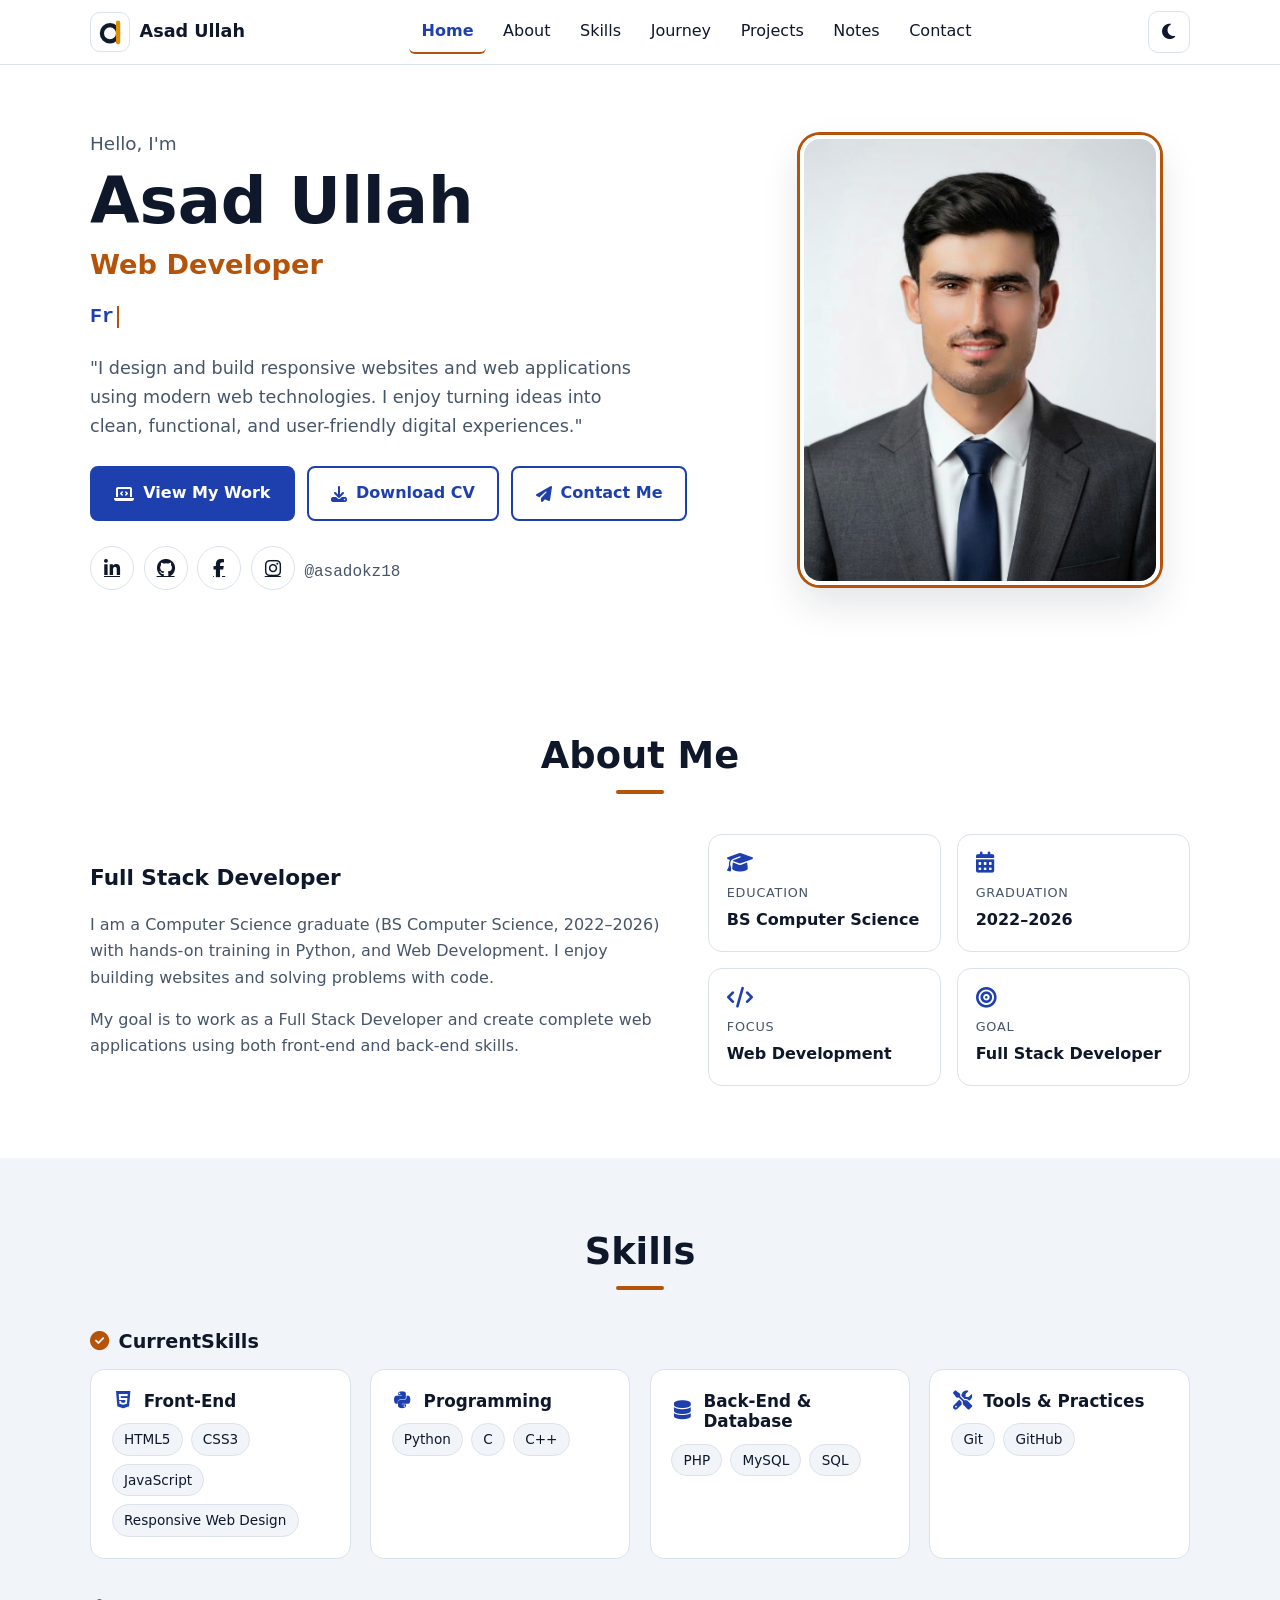
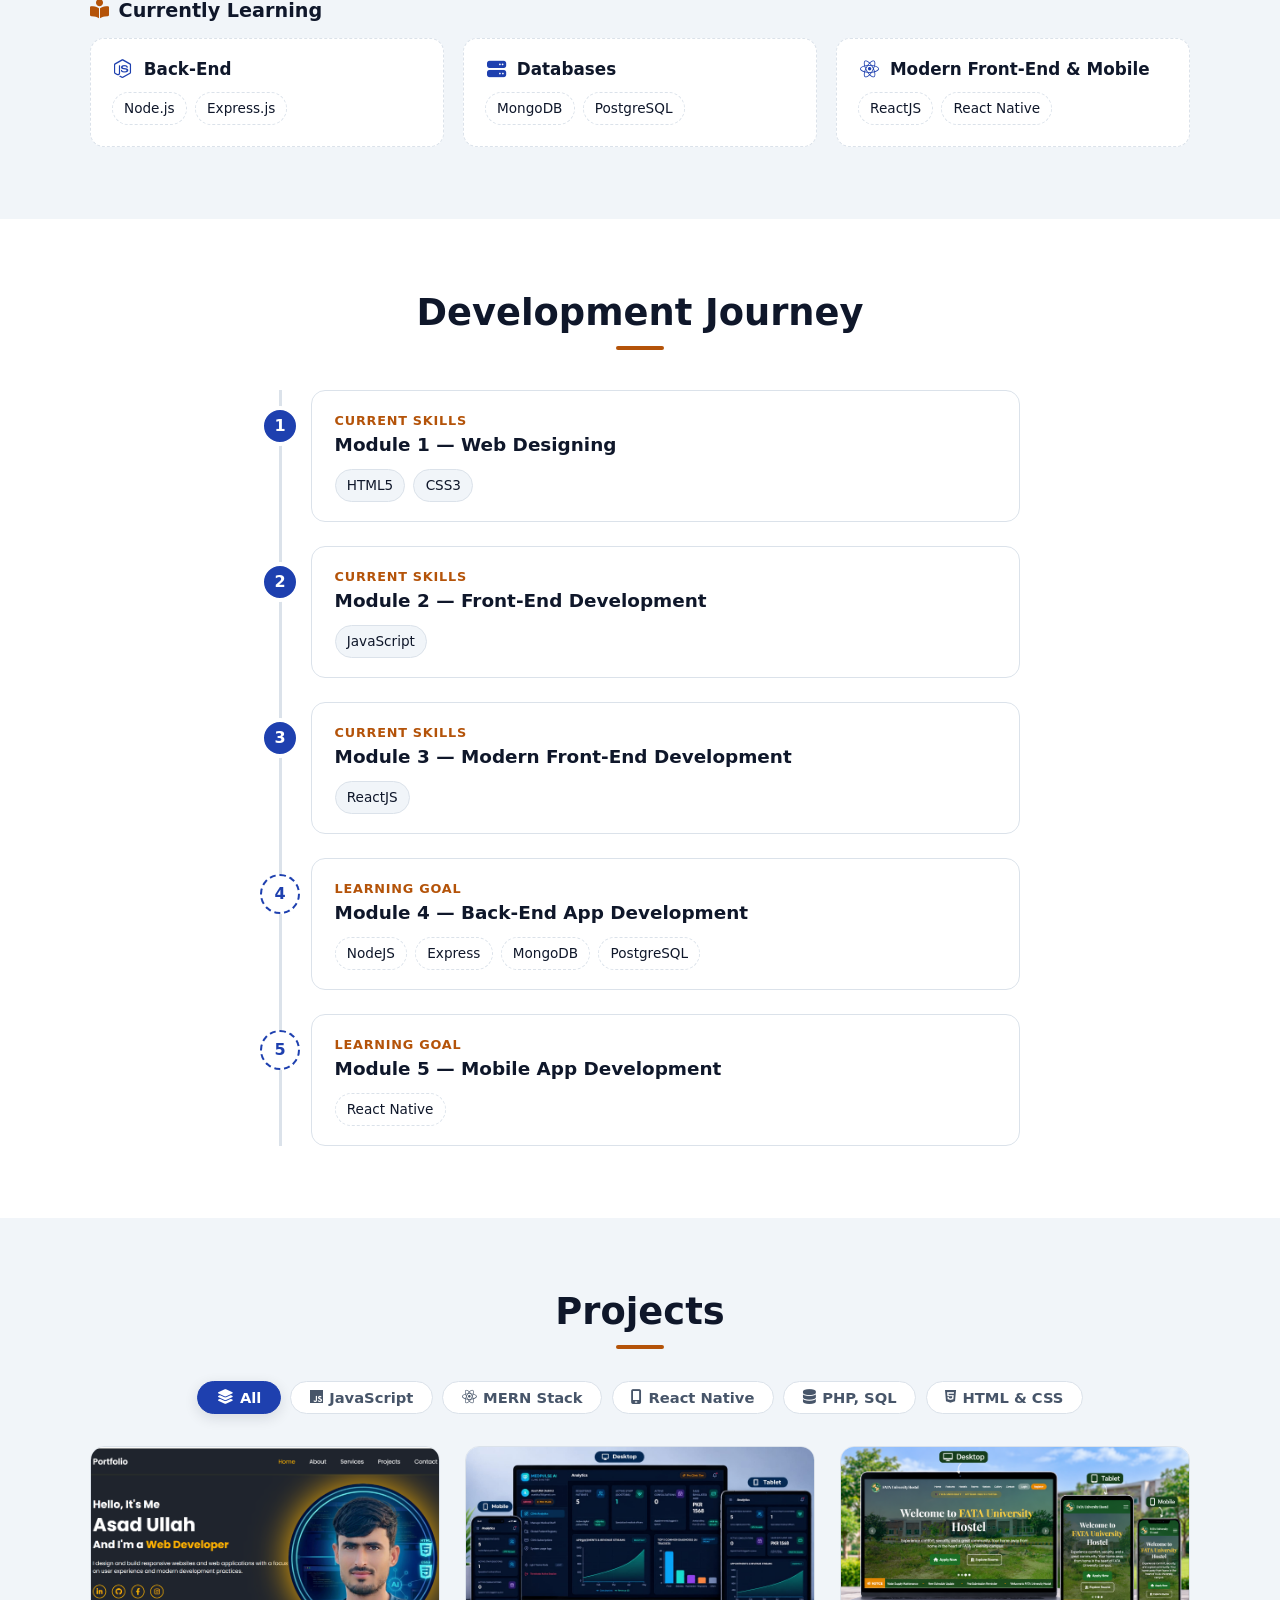
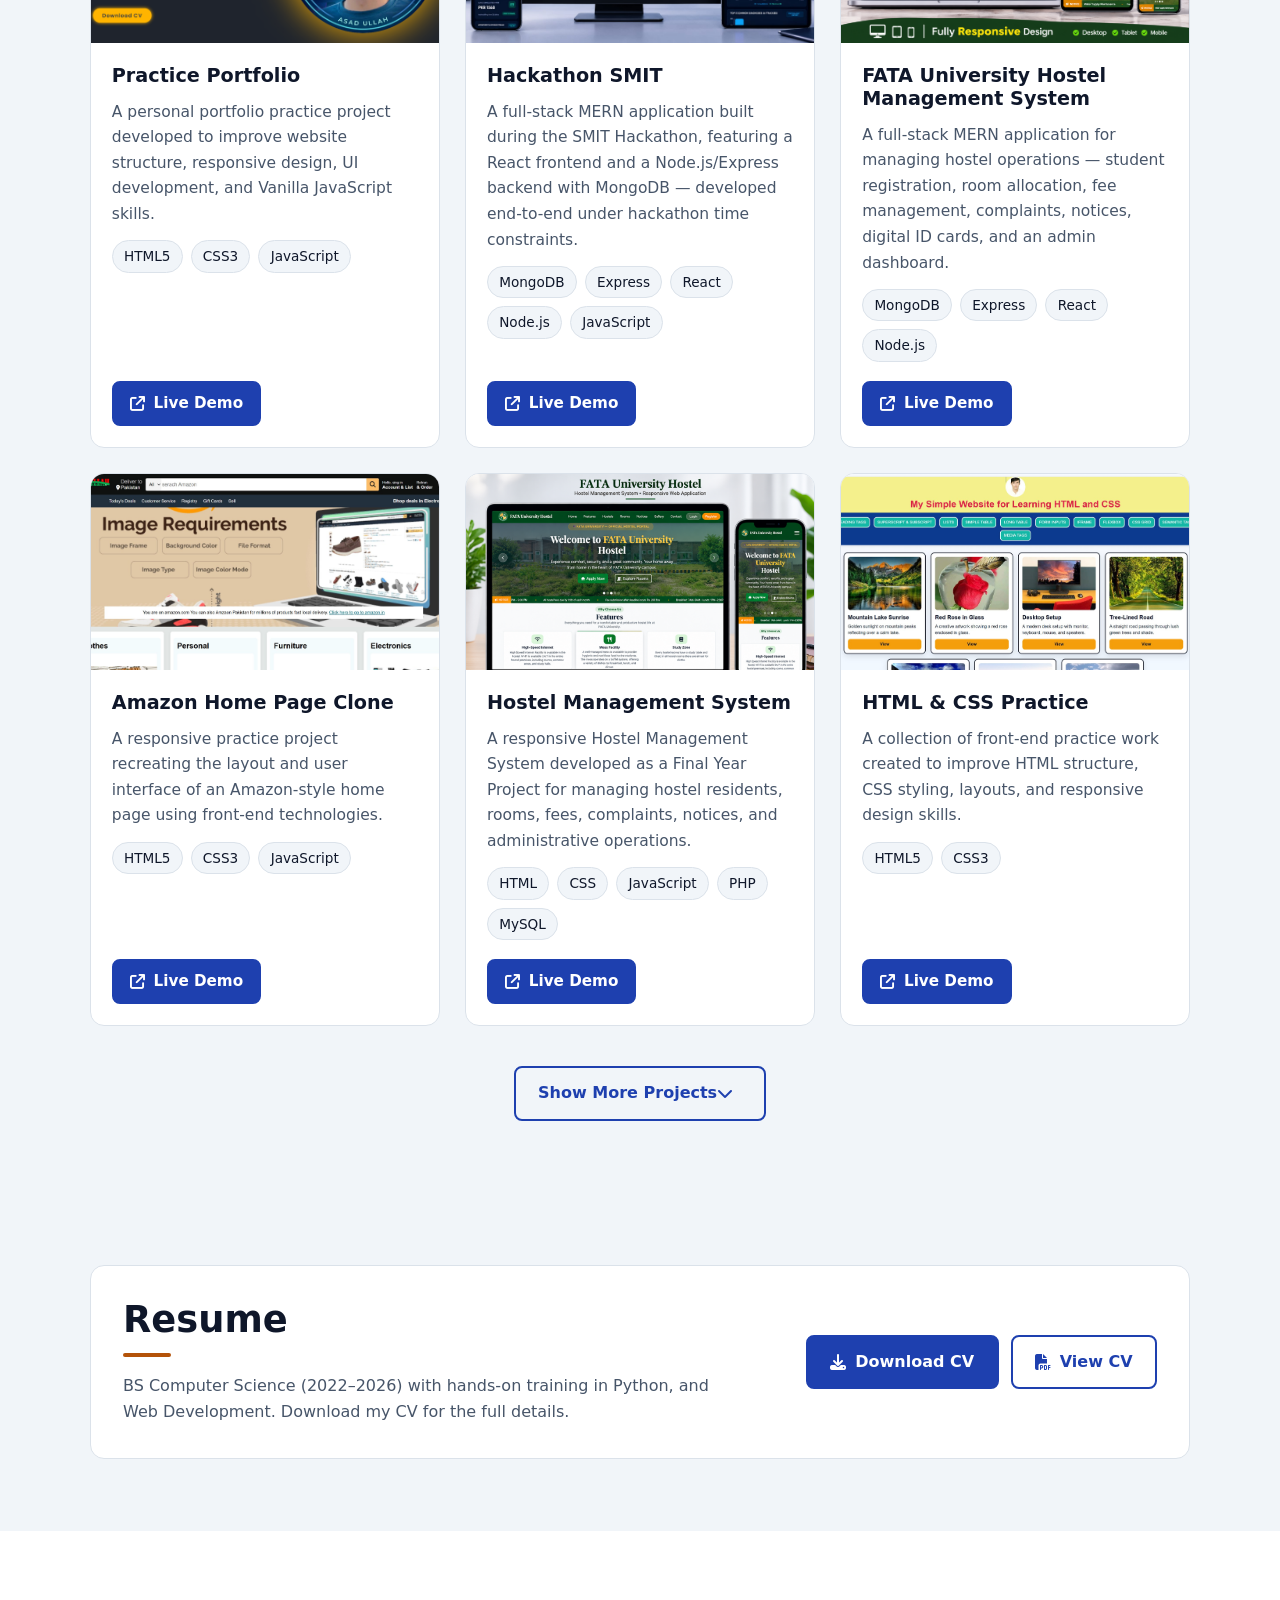
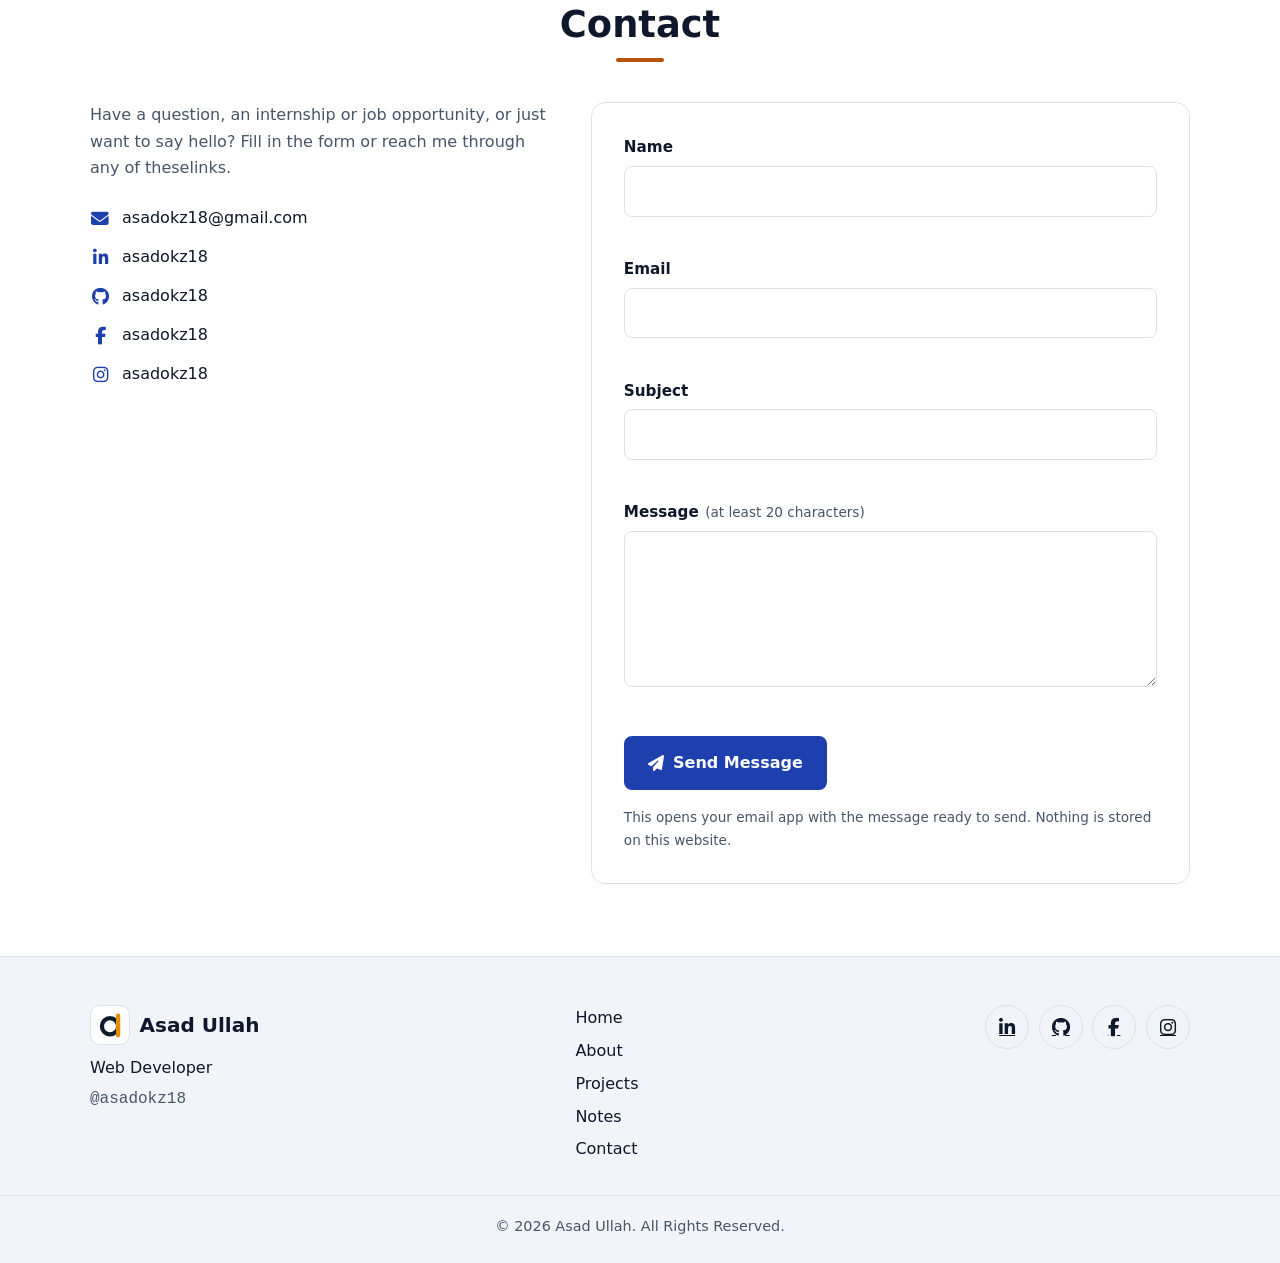
==== commit ebde587e: "Add logo to footer in index.html and add contact.css" ====
--- a/index.html
+++ b/index.html
@@ -645,8 +645,13 @@
   <!--Footer -->
   <footer class="site-footer">
     <div class="container footer-grid">
-      <div>
-        <p class="footer-name">Asad Ullah</p>
+      <div class="footer-brand">
+        <a class="brand" href="#home" aria-label="Asad Ullah - go to top of page">
+          <span class="brand-logo">
+            <img src="assets/images/logo.svg" alt="asadokz18 logo" width="28" height="32" />
+          </span>
+          <span class="brand-name footer-name">Asad Ullah</span>
+        </a>
         <p>Web Developer</p>
         <p class="username">@asadokz18</p>
       </div>
--- a/style.css
+++ b/style.css
@@ -1022,6 +1022,16 @@
 .footer-name {
   font-size: 1.25rem;
   font-weight: 700;
+  transition: color 0.2s ease;
+}
+
+.site-footer .brand {
+  display: inline-flex;
+  margin-bottom: 0.6rem;
+}
+
+.site-footer .brand:hover .brand-name {
+  color: var(--primary-color);
 }
 
 .site-footer .username {
@@ -1475,7 +1485,7 @@
     grid-template-columns: 1fr;
   }
 
-  .brand-name {
+  .site-header .brand-name {
     display: none;
   }
 
--- a/contact.css
+++ b/contact.css
@@ -0,0 +1,149 @@
+/* ==========================================================================
+   Contact Section Styles
+   Styles for the contact info, links, form fields, validation, and layout.
+   ========================================================================== */
+
+/* ---- Contact: two-column grid (info + form) ---- */
+.contact-grid {
+  display: grid;
+  grid-template-columns: 1fr 1.3fr;
+  gap: 2.5rem;
+  align-items: start;
+}
+
+.contact-info p {
+  color: var(--muted-text-color);
+  margin-bottom: 1.5rem;
+}
+
+/* ---- Contact links list ---- */
+.contact-links {
+  display: grid;
+  gap: 0.7rem;
+}
+
+.contact-links a {
+  display: inline-flex;
+  align-items: center;
+  gap: 0.7rem;
+  color: var(--text-color);
+  text-decoration: none;
+  font-weight: 500;
+  transition: color 0.2s ease;
+}
+
+.contact-links a:hover {
+  color: var(--primary-color);
+}
+
+.contact-links i {
+  width: 1.3rem;
+  text-align: center;
+  font-size: 1.1rem;
+  color: var(--primary-color);
+}
+
+/* ---- Contact form ---- */
+.contact-form {
+  padding: 2rem;
+}
+
+.field {
+  margin-bottom: 1.2rem;
+}
+
+.field label {
+  display: block;
+  margin-bottom: 0.35rem;
+  font-weight: 600;
+  font-size: 0.95rem;
+}
+
+.field .hint {
+  font-weight: 400;
+  font-size: 0.85rem;
+  color: var(--muted-text-color);
+  margin-left: 0.4rem;
+}
+
+.field input,
+.field textarea {
+  width: 100%;
+  padding: 0.7rem 0.9rem;
+  font: inherit;
+  font-size: 1rem;
+  color: var(--text-color);
+  background-color: var(--background-color);
+  border: 1px solid var(--border-color);
+  border-radius: 8px;
+  outline: none;
+  transition:
+    border-color 0.2s ease,
+    box-shadow 0.2s ease;
+}
+
+.field input:focus,
+.field textarea:focus {
+  border-color: var(--primary-color);
+  box-shadow: 0 0 0 3px rgba(30, 64, 175, 0.15);
+}
+
+:root[data-theme="dark"] .field input:focus,
+:root[data-theme="dark"] .field textarea:focus {
+  box-shadow: 0 0 0 3px rgba(96, 165, 250, 0.2);
+}
+
+.field textarea {
+  resize: vertical;
+  min-height: 100px;
+}
+
+/* Invalid field styling */
+.field input.invalid,
+.field textarea.invalid {
+  border-color: #dc2626;
+}
+
+.field input.invalid:focus,
+.field textarea.invalid:focus {
+  box-shadow: 0 0 0 3px rgba(220, 38, 38, 0.15);
+}
+
+.field-error {
+  font-size: 0.85rem;
+  color: #dc2626;
+  margin-top: 0.3rem;
+  min-height: 1.2em;
+}
+
+/* Form status and note */
+.form-status {
+  margin-top: 1rem;
+  font-weight: 500;
+  font-size: 0.95rem;
+  color: var(--accent-color);
+}
+
+.form-note {
+  margin-top: 0.8rem;
+  font-size: 0.85rem;
+  color: var(--muted-text-color);
+}
+
+/* ---- Responsive: stack on tablet and below ---- */
+@media (max-width: 860px) {
+  .contact-grid {
+    grid-template-columns: 1fr;
+  }
+
+  .contact-form {
+    padding: 1.5rem;
+  }
+}
+
+/* ---- Responsive: mobile ---- */
+@media (max-width: 600px) {
+  .contact-form {
+    padding: 1.2rem;
+  }
+}
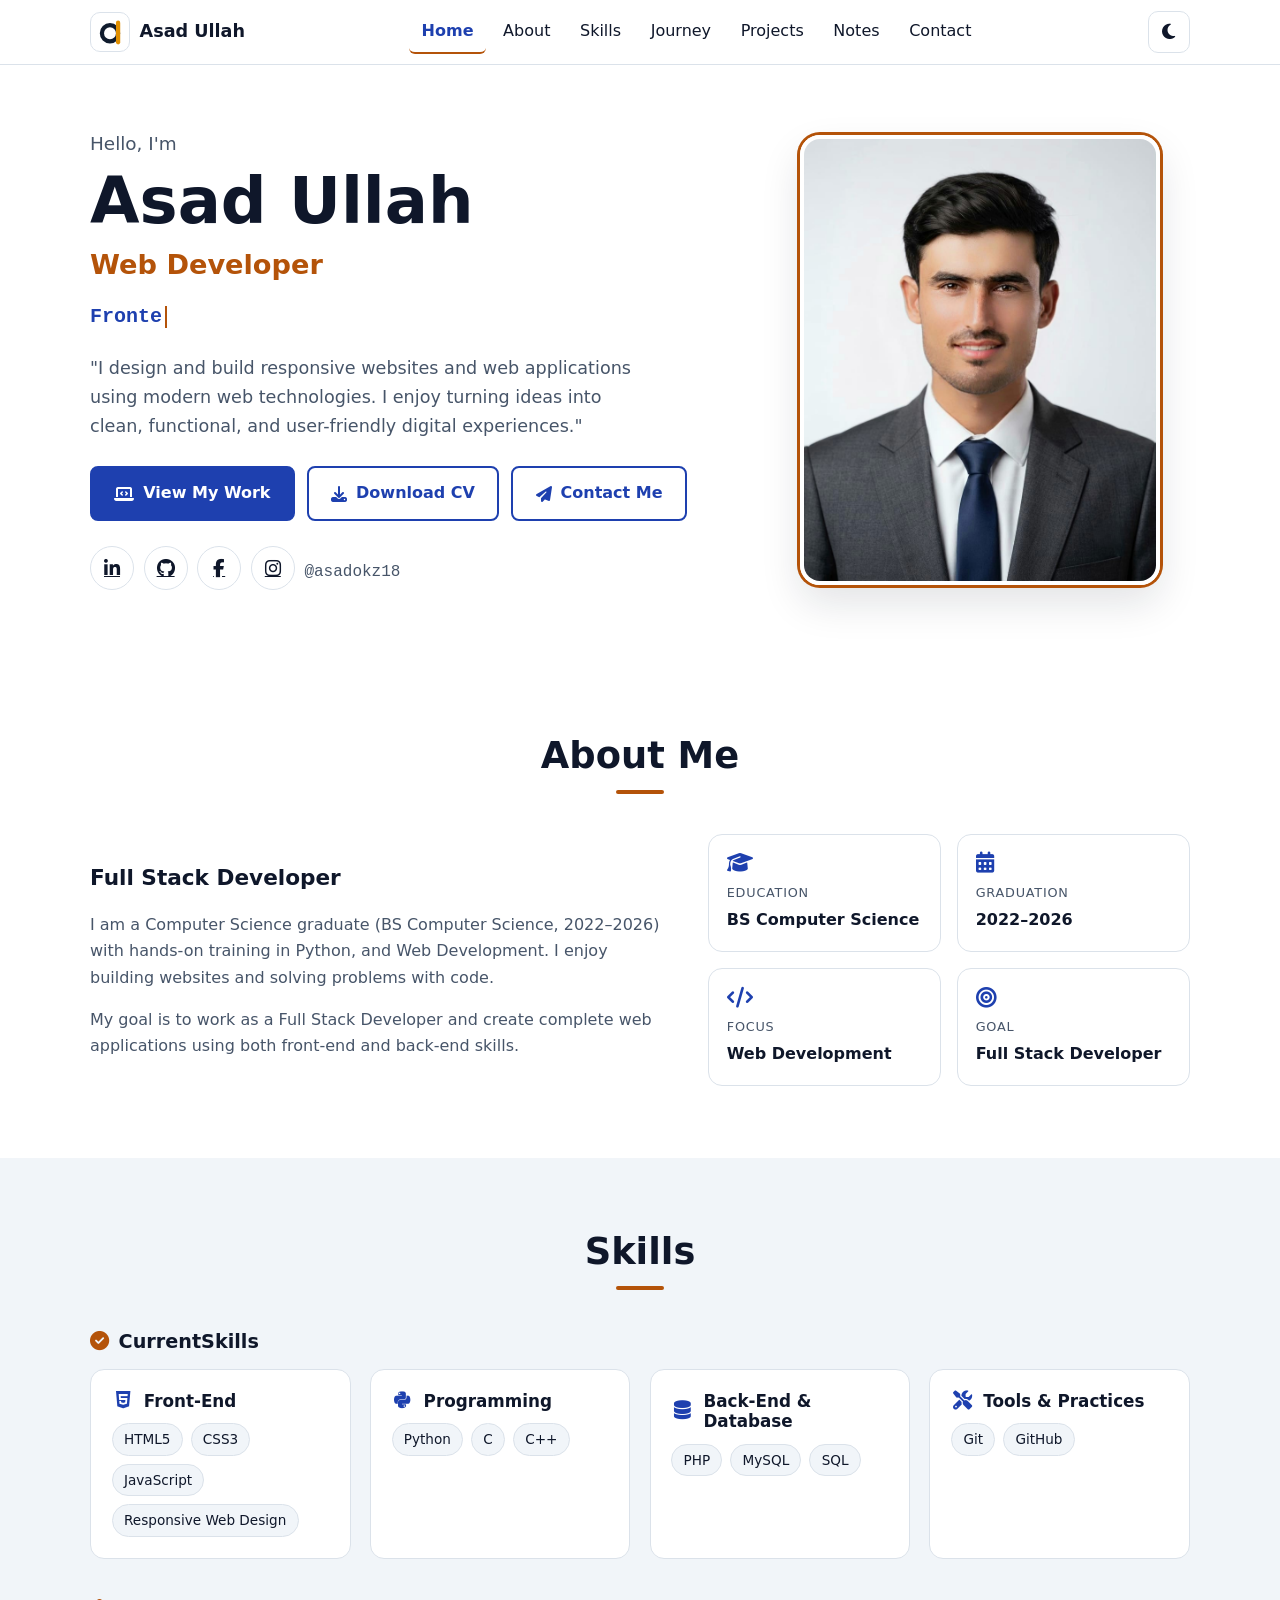
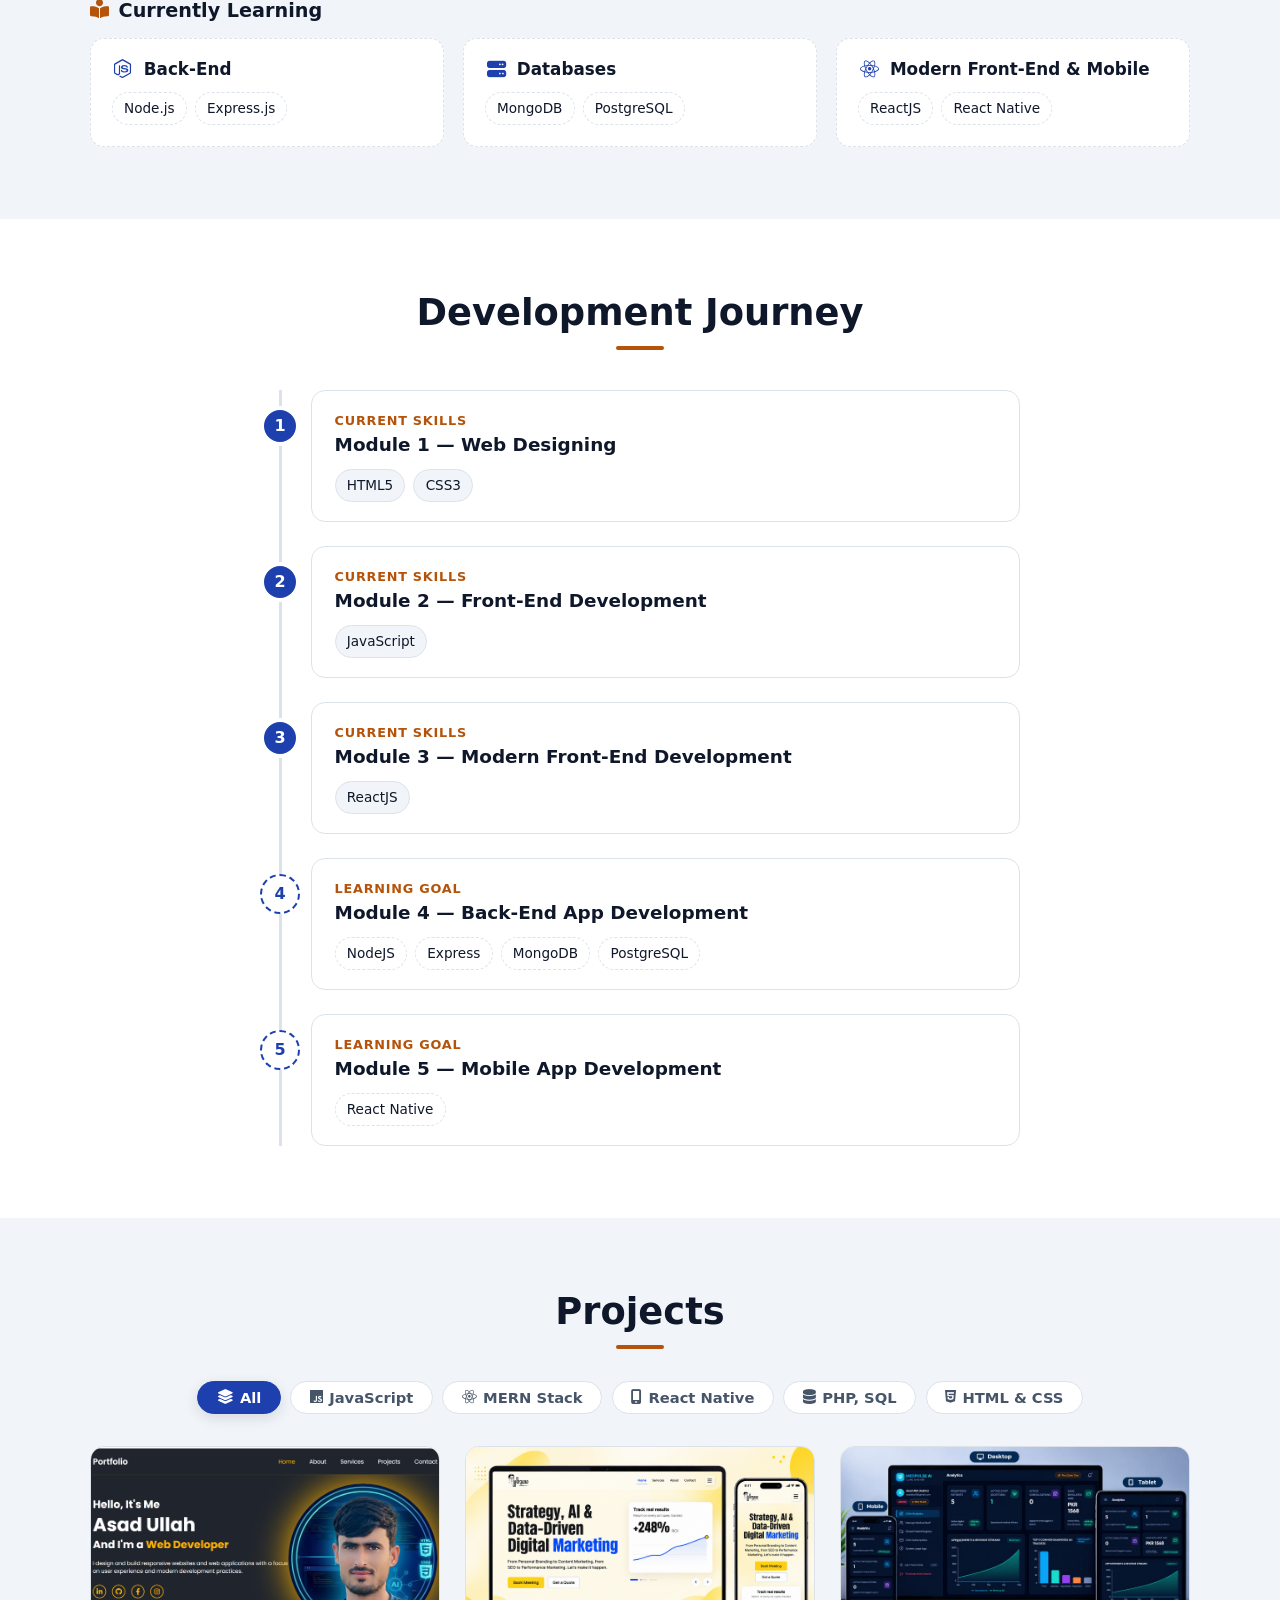
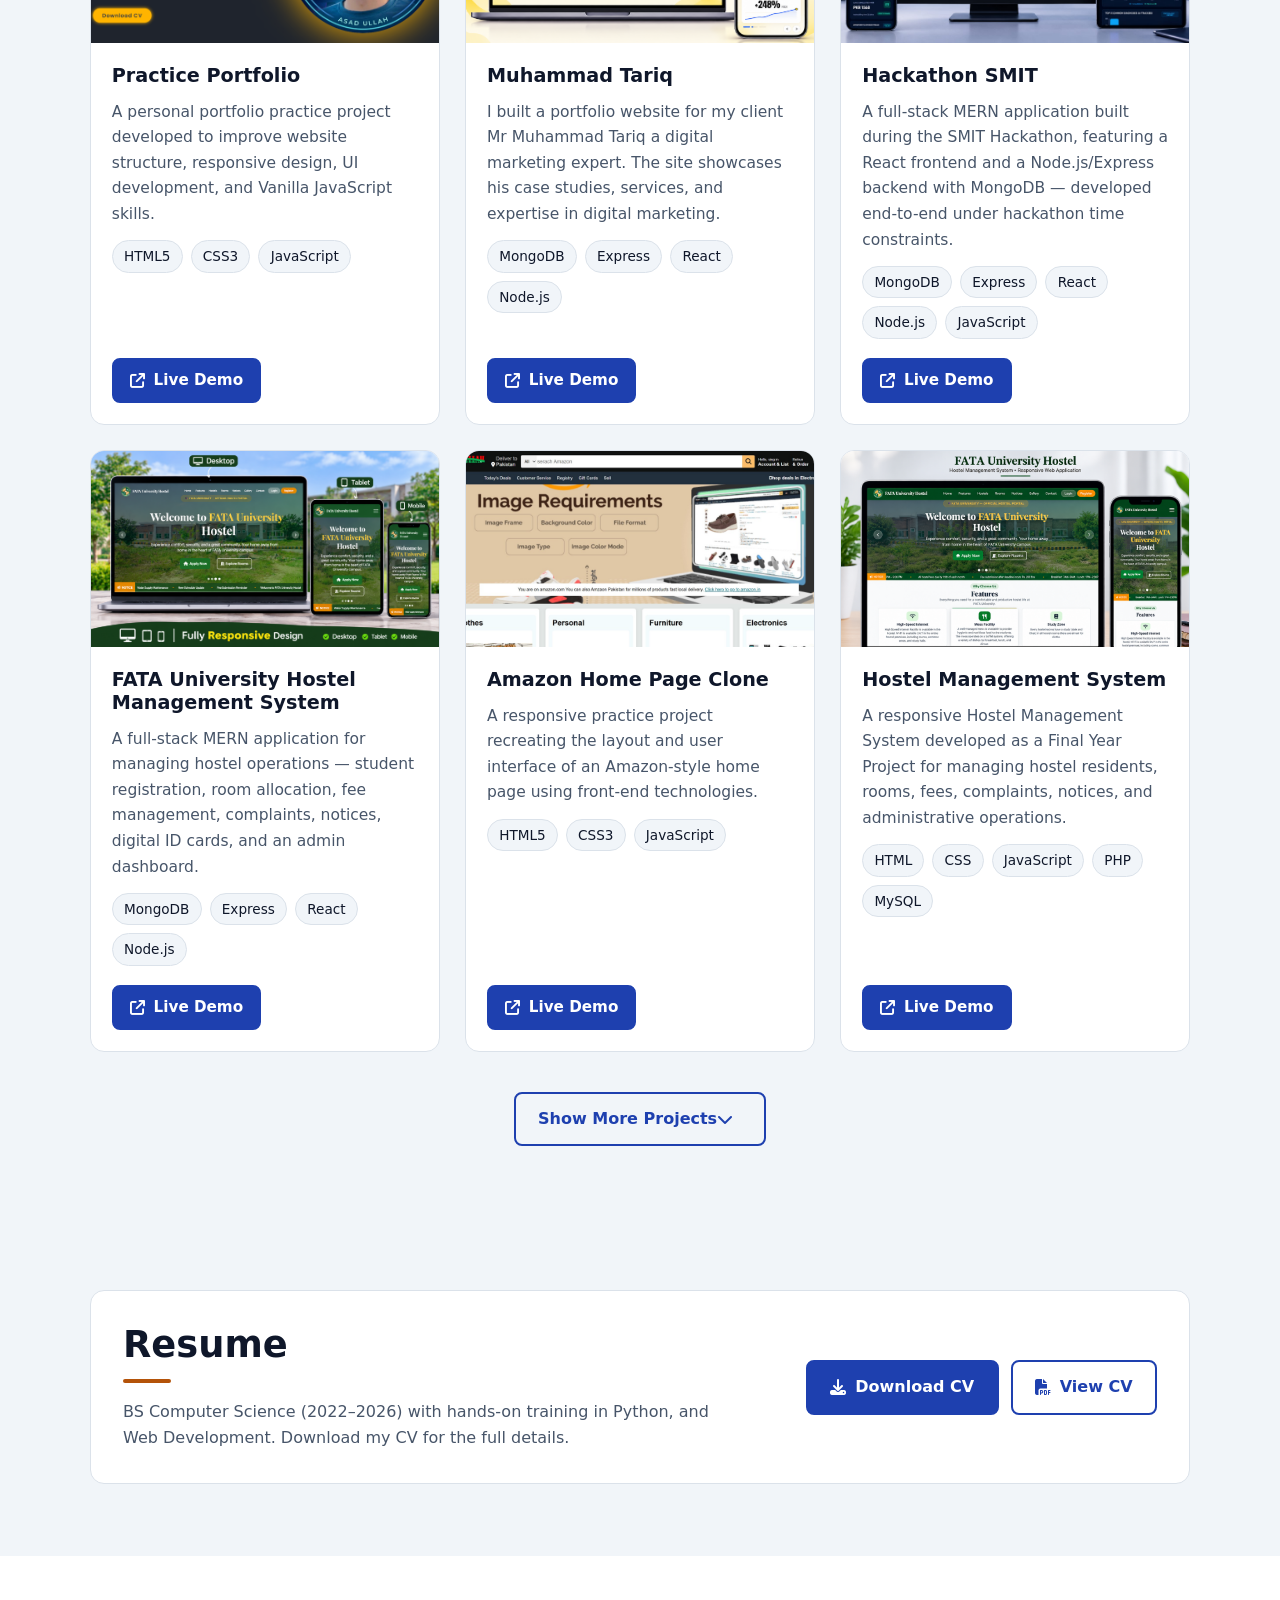
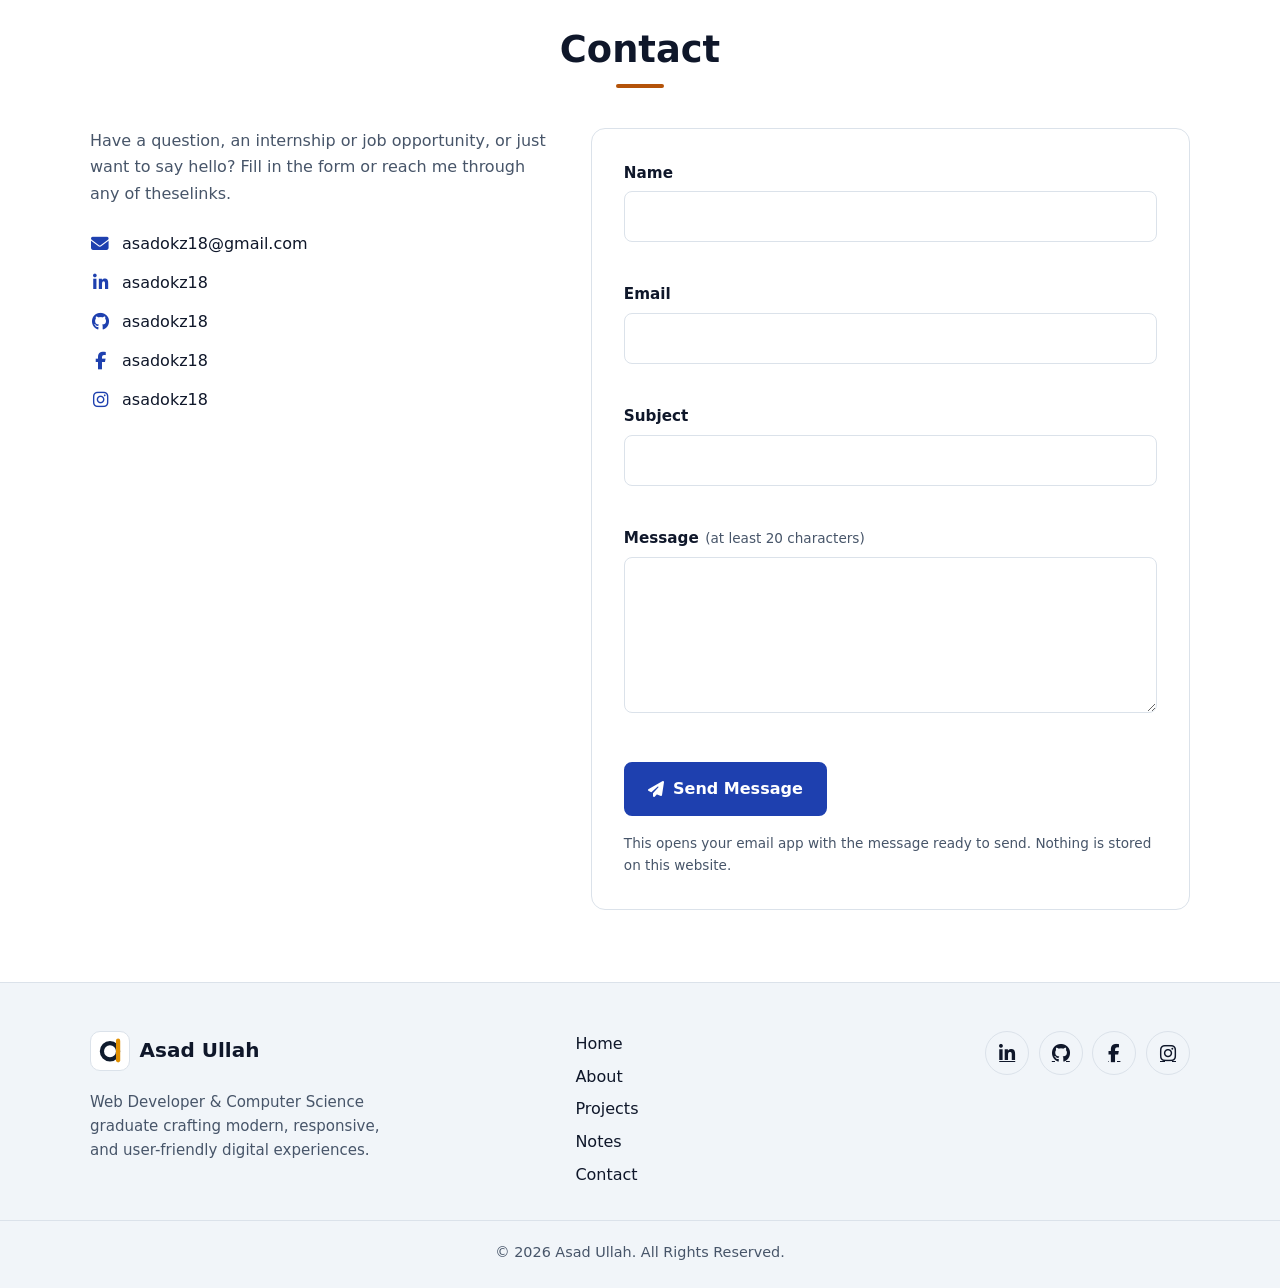
==== commit effe5e12: "Add Muhammad Tariq Ramzan project and update footer paragraph" ====
--- a/index.html
+++ b/index.html
@@ -385,6 +385,31 @@
                 <a class="btn btn-primary btn-sm" href="https://asadokz-portfolio.vercel.app/" target="_blank"
                   rel="noopener noreferrer" aria-label="Live demo of Practice Portfolio (opens in a new tab)">
                   <i class="fa-solid fa-arrow-up-right-from-square" aria-hidden="true"></i>Live Demo</a>
+              </div>
+            </div>
+          </article>
+
+          <article class="card project-card" data-category="mern javascript">
+            <div class="project-img">
+              <img src="assets/images/muhammad-tariq.png" alt="Screenshot of Muhammad Tariq's portfolio website"
+                width="1896" height="877" loading="lazy" />
+            </div>
+            <div class="project-body">
+              <h3>Muhammad Tariq</h3>
+              <p>I built a portfolio website for my client Mr Muhammad Tariq a digital marketing expert. The site
+                showcases his case studies, services, and expertise in digital marketing.</p>
+              <ul class="chips">
+                <li>MongoDB</li>
+                <li>Express</li>
+                <li>React</li>
+                <li>Node.js</li>
+              </ul>
+              <div class="btn-row">
+                <a class="btn btn-primary btn-sm" href="https://muhdtariqramzan.com/" target="_blank"
+                  rel="noopener noreferrer"
+                  aria-label="Live demo of Muhammad Tariq Ramzan website (opens in a new tab)">
+                  <i class="fa-solid fa-arrow-up-right-from-square" aria-hidden="true"></i>Live Demo
+                </a>
               </div>
             </div>
           </article>
@@ -652,8 +677,8 @@
           </span>
           <span class="brand-name footer-name">Asad Ullah</span>
         </a>
-        <p>Web Developer</p>
-        <p class="username">@asadokz18</p>
+        <p class="footer-desc">Web Developer &amp; Computer Science graduate crafting modern, responsive, and
+          user-friendly digital experiences.</p>
       </div>
       <nav aria-label="Footer navigation">
         <ul class="footer-links">
--- a/style.css
+++ b/style.css
@@ -1034,8 +1034,16 @@
   color: var(--primary-color);
 }
 
+.footer-desc {
+  margin-top: 0.6rem;
+  color: var(--muted-text-color);
+  font-size: 0.94rem;
+  max-width: 320px;
+  line-height: 1.6;
+}
+
 .site-footer .username {
-  margin-top: 0.3rem;
+  margin-top: 0.5rem;
 }
 
 .footer-links {
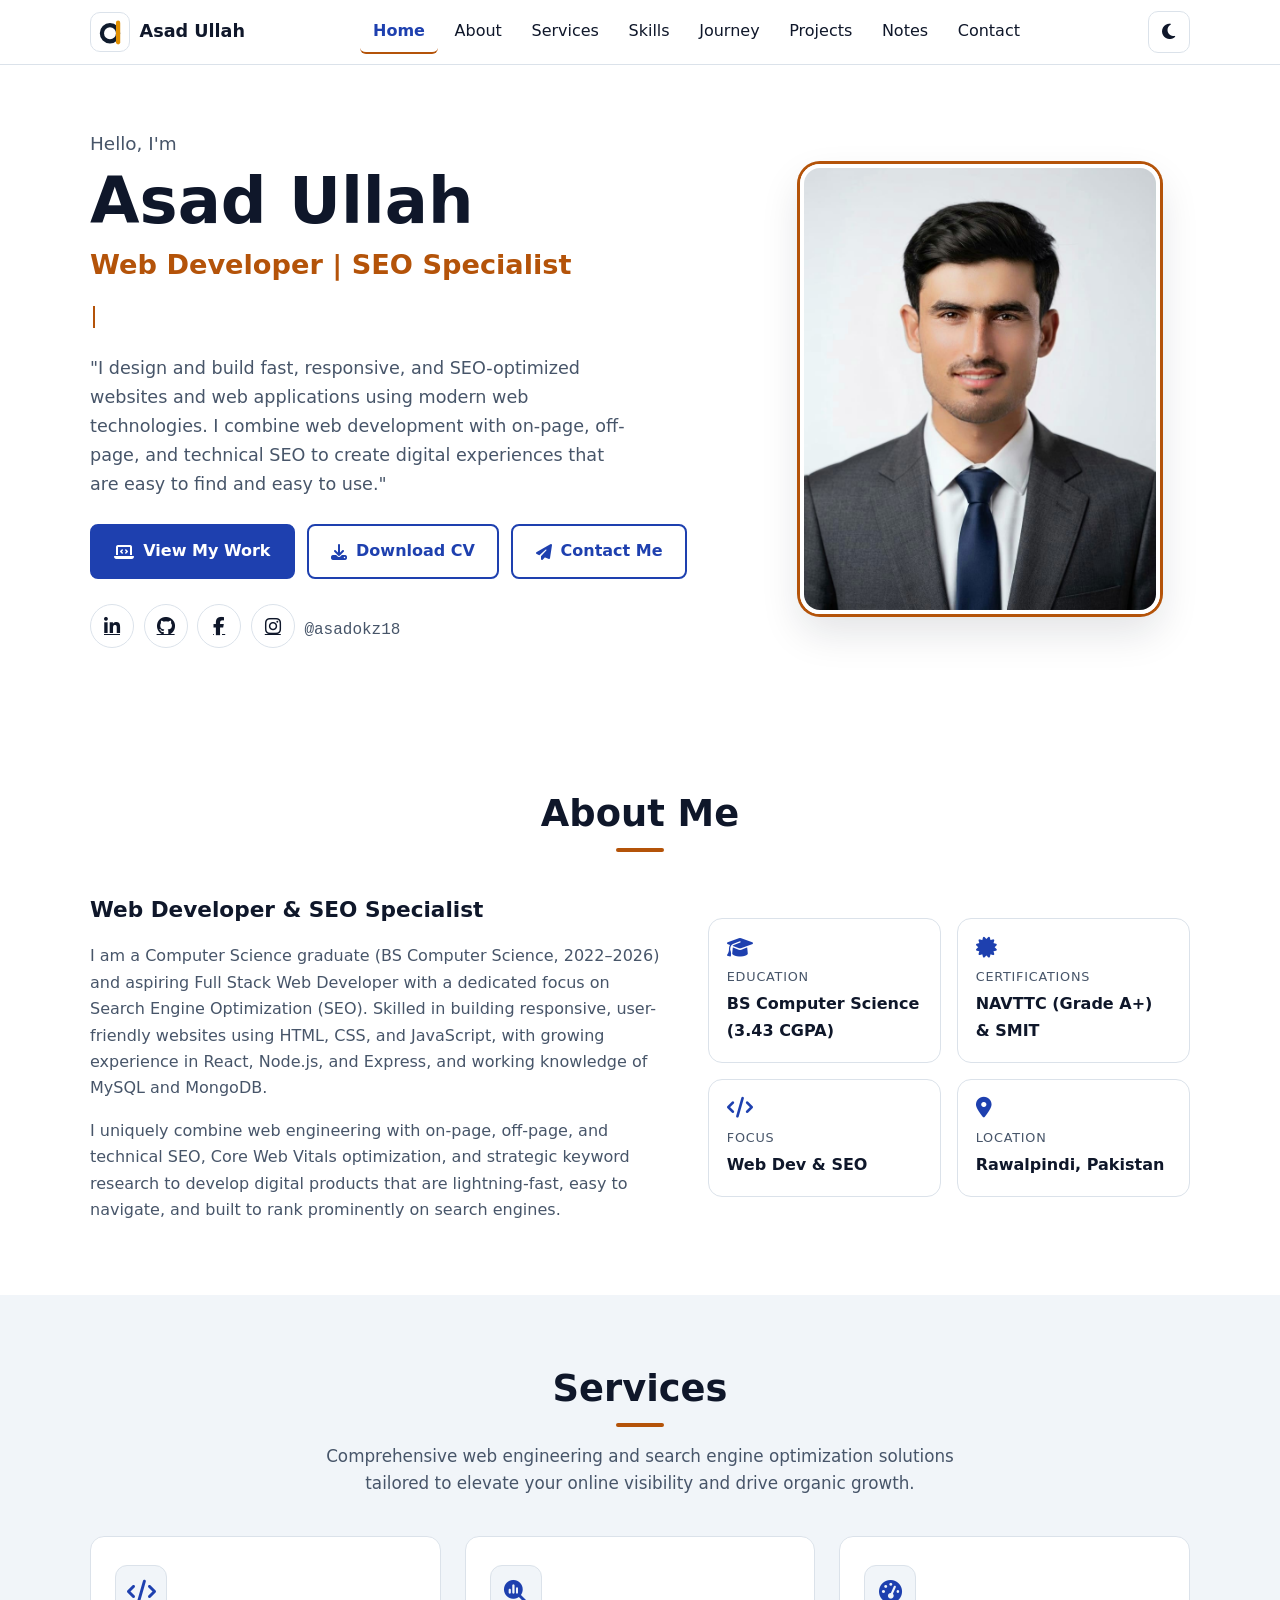
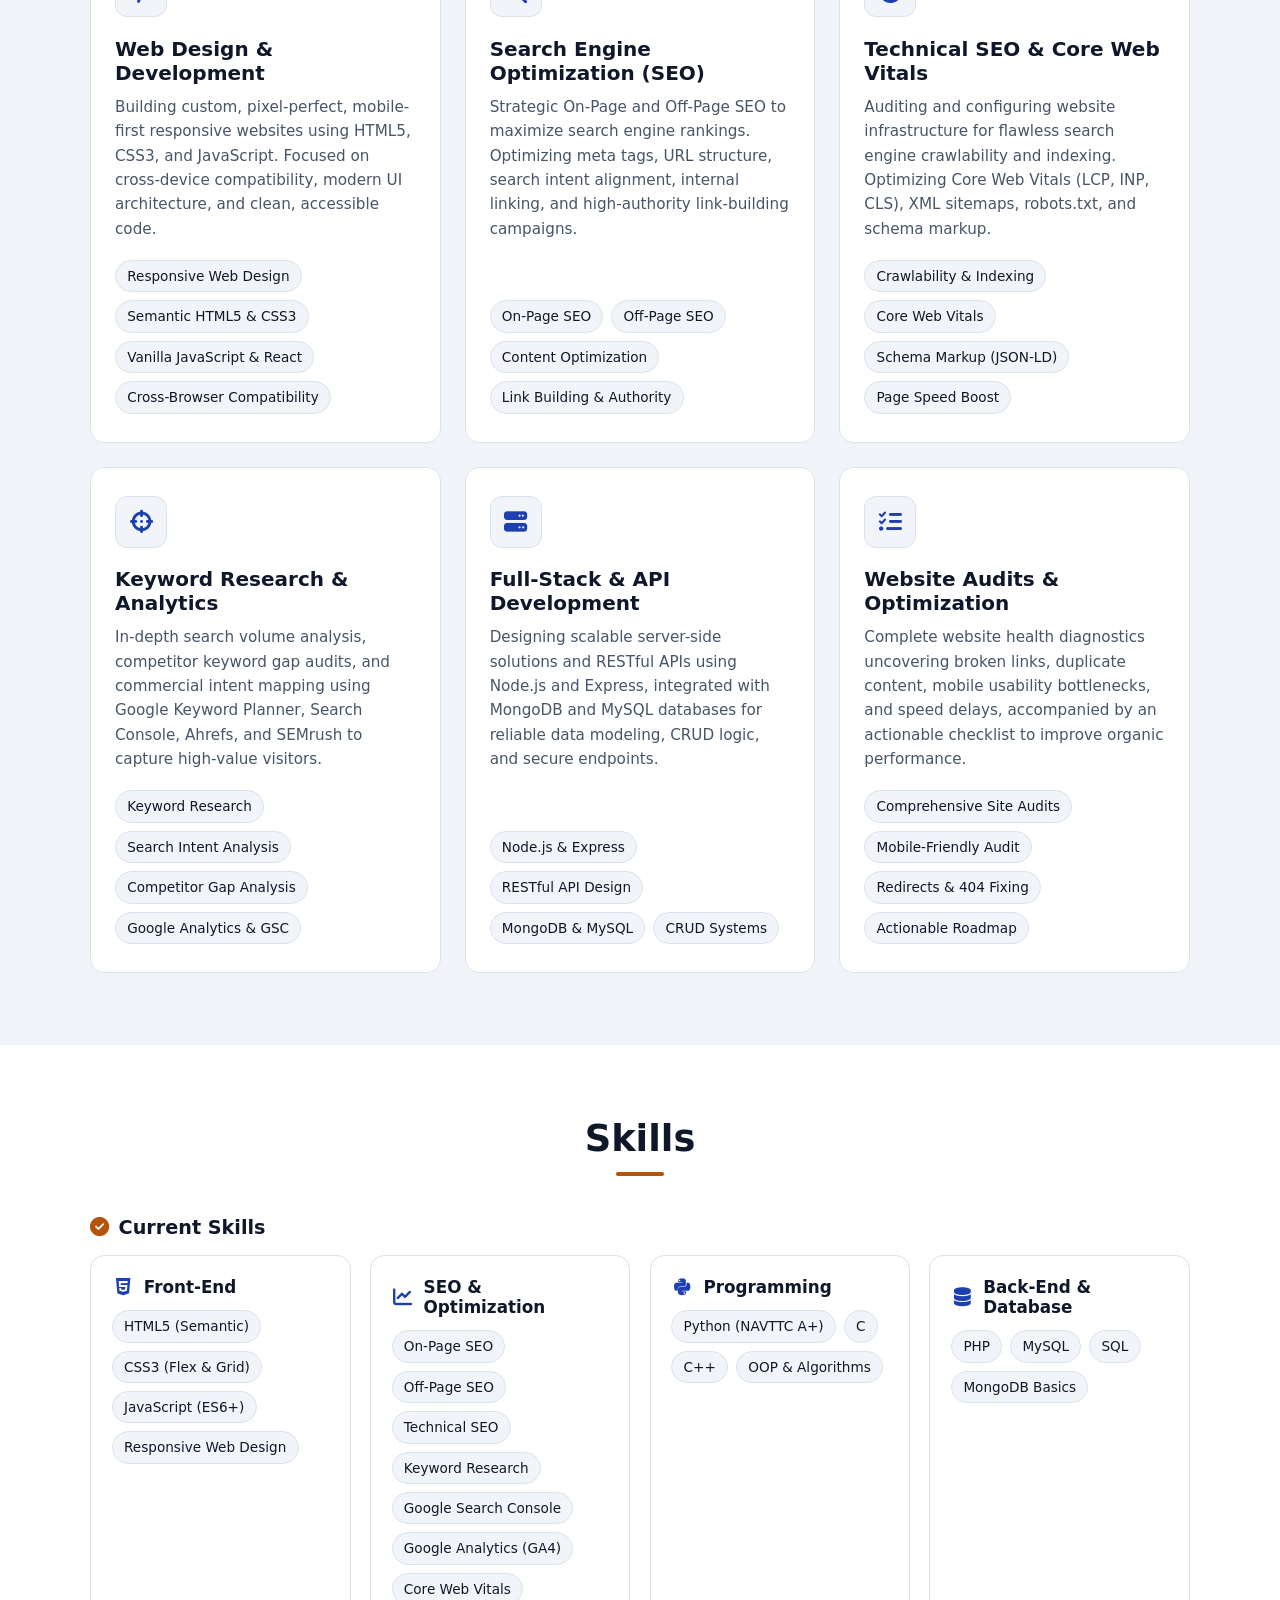
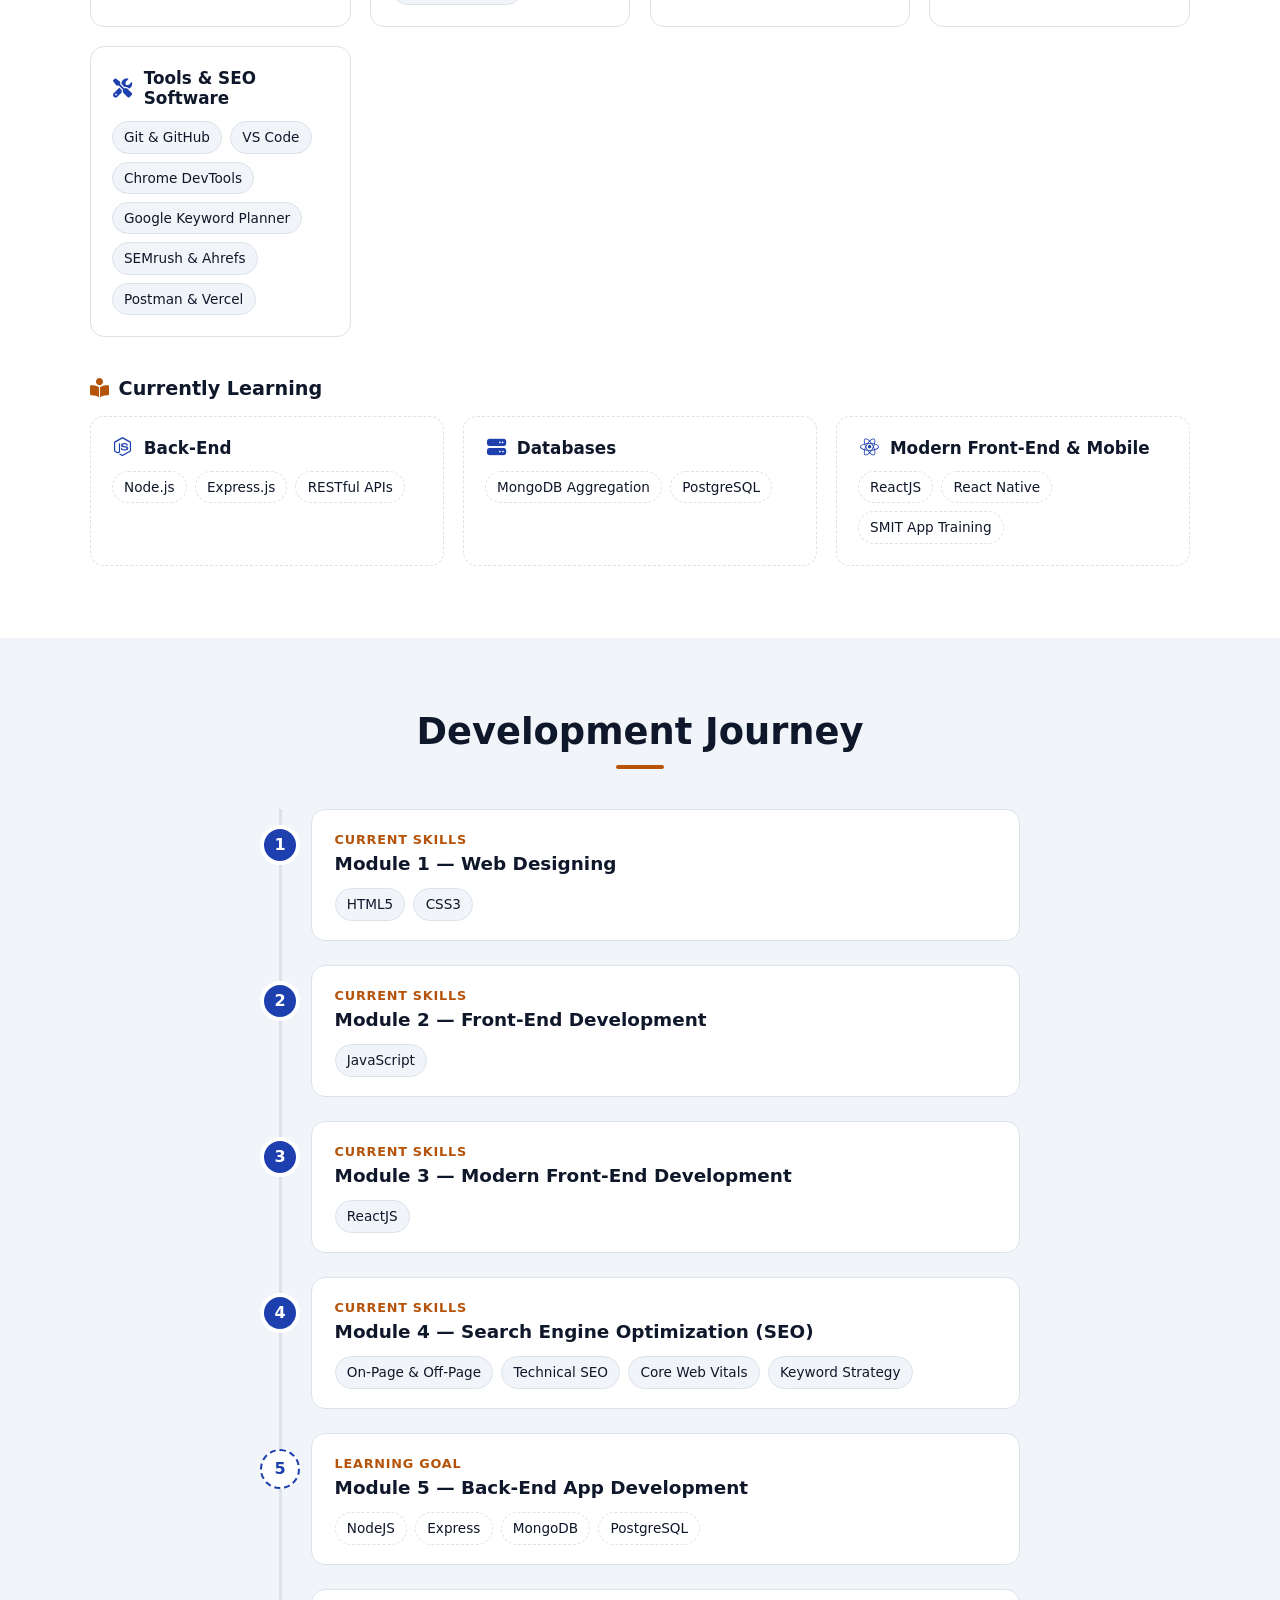
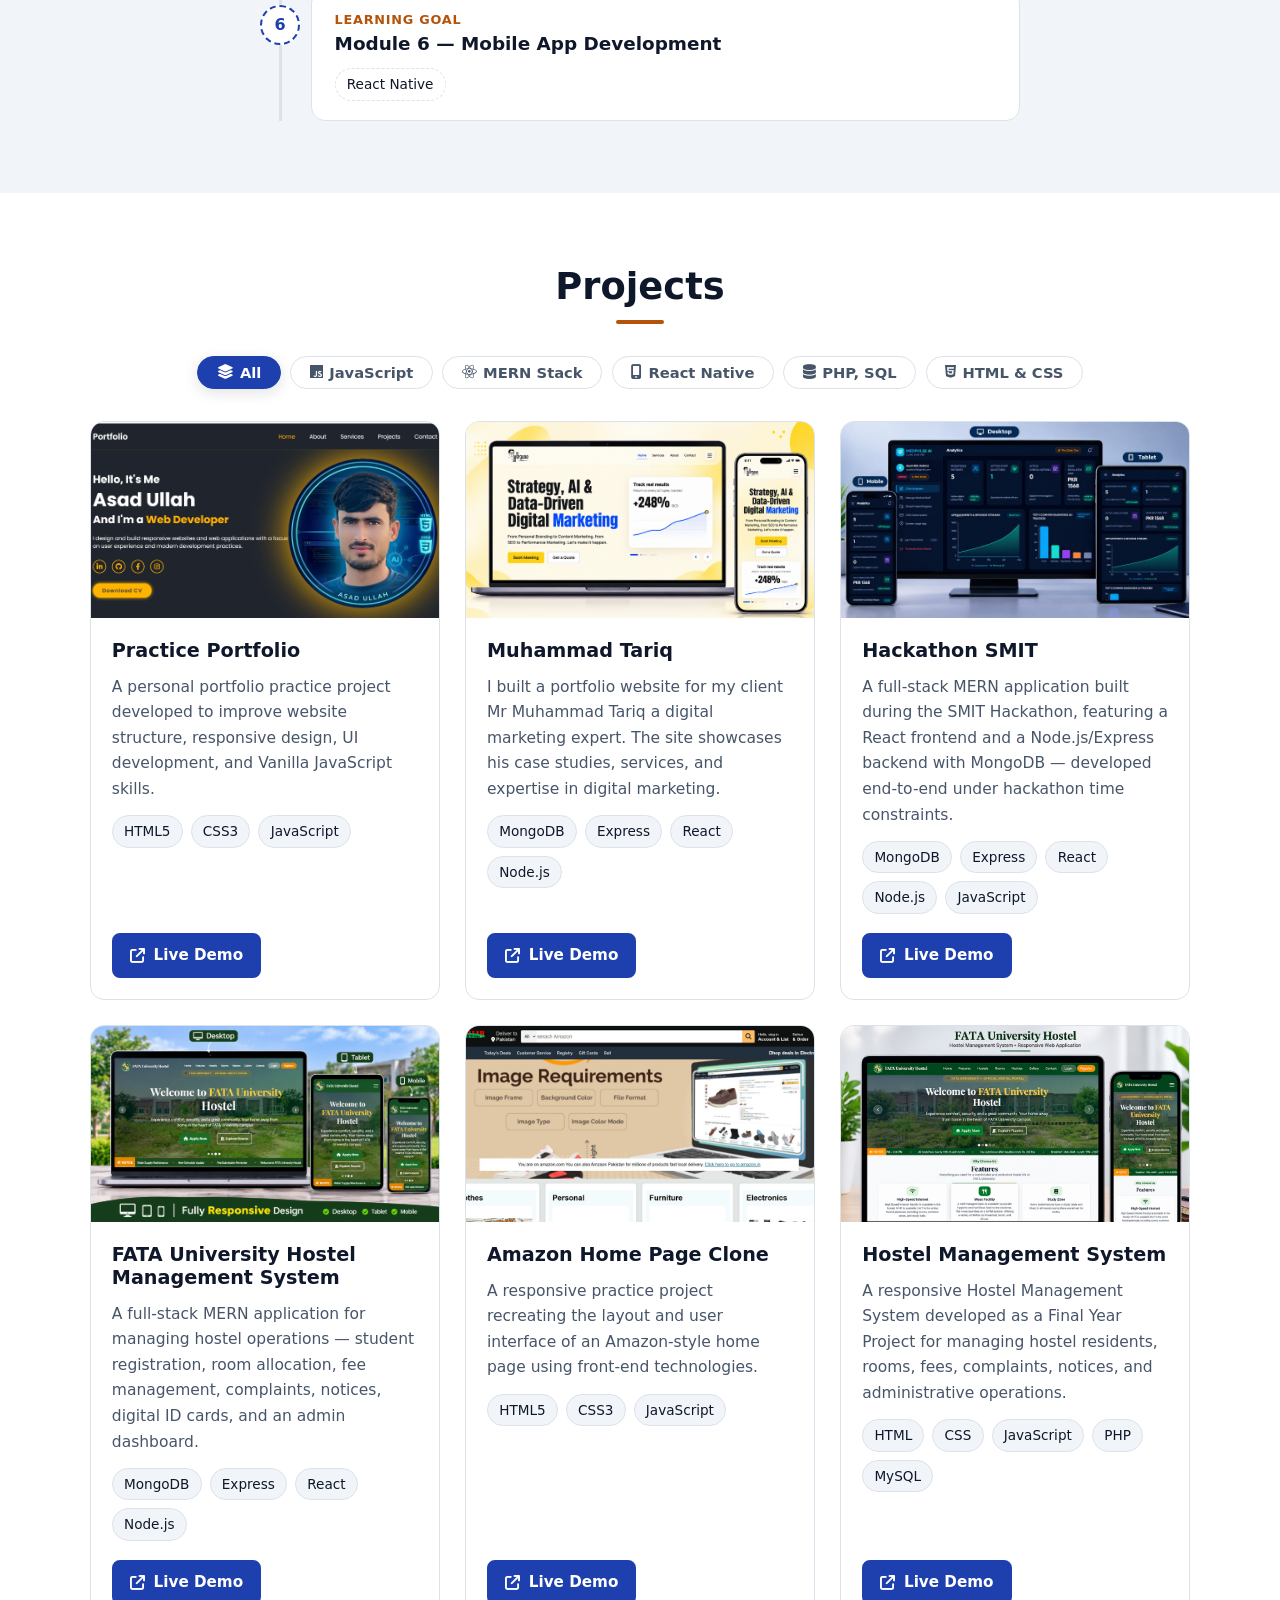
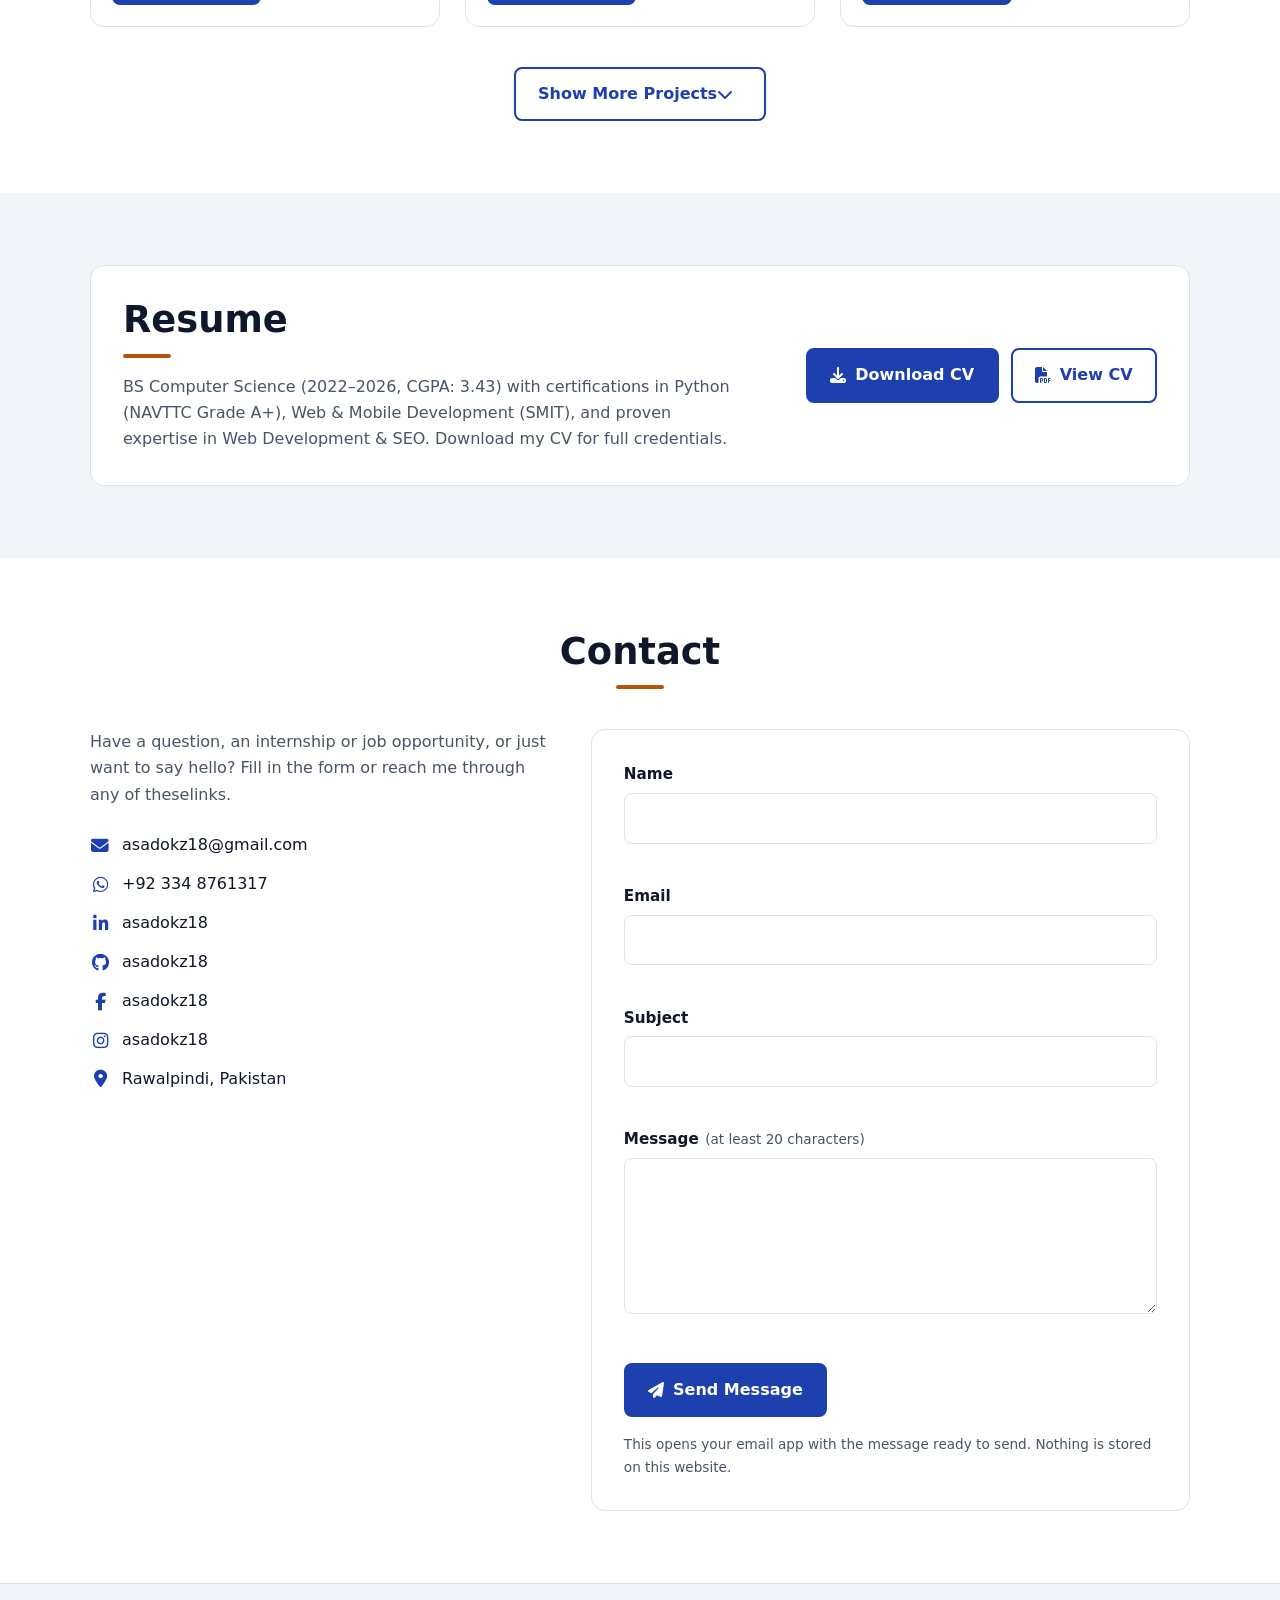
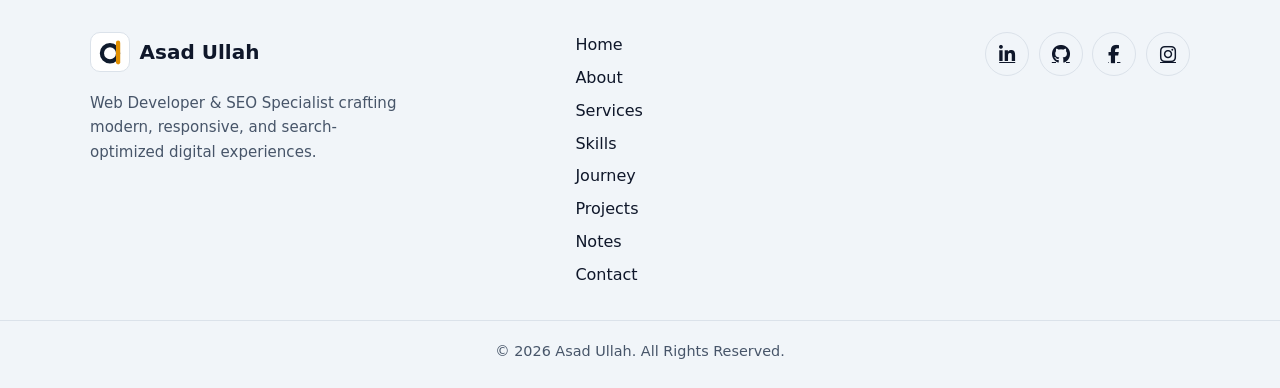
==== commit a39389ad: "Add Services section, SEO study notes, updated resume and portfolio content" ====
--- a/index.html
+++ b/index.html
@@ -4,19 +4,19 @@
 <head>
   <meta charset="UTF-8" />
   <meta name="viewport" content="width=device-width, initial-scale=1" />
-  <title>Asad Ullah | Web Developer</title>
+  <title>Asad Ullah | Web Developer &amp; SEO Specialist</title>
 
   <!-- SEO metadata -->
   <meta name="description"
-    content="Personal portfolio of Asad Ullah, a Computer Science graduate and Web Developer focused on responsive websites and modern web development." />
+    content="Personal portfolio of Asad Ullah, Computer Science graduate, Web Developer, and SEO Specialist building fast, responsive, and search-optimized web applications." />
   <meta name="author" content="Asad Ullah" />
   <meta name="theme-color" content="#1e40af" />
 
   <!-- Open Graph metadata (used when the link is shared on social media) -->
   <meta property="og:type" content="website" />
-  <meta property="og:title" content="Asad Ullah | Web Developer" />
+  <meta property="og:title" content="Asad Ullah | Web Developer &amp; SEO Specialist" />
   <meta property="og:description"
-    content="Computer Science graduate and Web Developer focused on responsive websites and modern web development." />
+    content="Computer Science graduate, Web Developer, and SEO Specialist focused on responsive web design, performance, and organic search optimization." />
   <meta property="og:image" content="assets/images/profile.png" />
 
   <!--- Icon -->
@@ -71,6 +71,7 @@
         <ul>
           <li><a href="#home">Home</a></li>
           <li><a href="#about">About</a></li>
+          <li><a href="#services">Services</a></li>
           <li><a href="#skills">Skills</a></li>
           <li><a href="#journey">Journey</a></li>
           <li><a href="#projects">Projects</a></li>
@@ -101,7 +102,7 @@
         <div class="hero-text">
           <p class="hero-hello">Hello, I'm</p>
           <h1 id="hero-title">Asad Ullah</h1>
-          <p class="hero-role">Web Developer</p>
+          <p class="hero-role">Web Developer | SEO Specialist</p>
           <!--Typing effect line. The words are typed and deleted by script.js.
             Without JavaScript (or with reduced motion) the first word simply stays visible.
             It is hidden from screen readers because the text keeps changing;
@@ -109,8 +110,9 @@
           <p class="hero-typing" aria-hidden="true">
             <span id="typed">Frontend Development</span><span class="cursor"></span>
           </p>
-          <p class="hero-intro">"I design and build responsive websites and web applications using modern web
-            technologies. I enjoy turning ideas into clean, functional, and user-friendly digital experiences."</p>
+          <p class="hero-intro">"I design and build fast, responsive, and SEO-optimized websites and web applications
+            using modern web technologies. I combine web development with on-page, off-page, and technical SEO to create
+            digital experiences that are easy to find and easy to use."</p>
 
           <div class="btn-row">
             <a class="btn btn-primary" href="#projects">
@@ -165,34 +167,143 @@
         <h2 id="about-title" class="section-title">About Me</h2>
         <div class="about-grid">
           <div class="about-text">
-            <p class="about-role">Full Stack Developer</p>
-            <p>I am a Computer Science graduate (BS Computer Science, 2022–2026) with hands-on training in Python, and
-              Web Development. I enjoy building websites and solving problems with code.</p>
-            <p>My goal is to work as a Full Stack Developer and create complete web applications using both front-end
-              and back-end skills.</p>
+            <p class="about-role">Web Developer &amp; SEO Specialist</p>
+            <p>I am a Computer Science graduate (BS Computer Science, 2022–2026) and aspiring Full Stack Web Developer
+              with a dedicated focus on Search Engine Optimization (SEO). Skilled in building responsive, user-friendly
+              websites using HTML, CSS, and JavaScript, with growing experience in React, Node.js, and Express, and
+              working knowledge of MySQL and MongoDB.</p>
+            <p>I uniquely combine web engineering with on-page, off-page, and technical SEO, Core Web Vitals optimization,
+              and strategic keyword research to develop digital products that are lightning-fast, easy to navigate, and
+              built to rank prominently on search engines.</p>
           </div>
           <ul class="info-grid">
             <li class="card">
               <i class="fa-solid fa-graduation-cap info-icon" aria-hidden="true"></i>
               <span class="info-label">Education</span>
-              <span class="info-value">BS Computer Science</span>
+              <span class="info-value">BS Computer Science (3.43 CGPA)</span>
             </li>
             <li class="card">
-              <i class="fa-solid fa-calendar-days info-icon" aria-hidden="true"></i>
-              <span class="info-label">Graduation</span>
-              <span class="info-value">2022–2026</span>
+              <i class="fa-solid fa-certificate info-icon" aria-hidden="true"></i>
+              <span class="info-label">Certifications</span>
+              <span class="info-value">NAVTTC (Grade A+) &amp; SMIT</span>
             </li>
             <li class="card">
               <i class="fa-solid fa-code info-icon" aria-hidden="true"></i>
               <span class="info-label">Focus</span>
-              <span class="info-value">Web Development</span>
+              <span class="info-value">Web Dev &amp; SEO</span>
             </li>
             <li class="card">
-              <i class="fa-solid fa-bullseye info-icon" aria-hidden="true"></i>
-              <span class="info-label">Goal</span>
-              <span class="info-value">Full Stack Developer</span>
+              <i class="fa-solid fa-location-dot info-icon" aria-hidden="true"></i>
+              <span class="info-label">Location</span>
+              <span class="info-value">Rawalpindi, Pakistan</span>
             </li>
           </ul>
+        </div>
+      </div>
+    </section>
+
+    <!-- Services Section -->
+    <section class="section section-alt reveal" id="services" aria-labelledby="services-title">
+      <div class="container">
+        <h2 id="services-title" class="section-title">Services</h2>
+        <p class="section-subtitle">Comprehensive web engineering and search engine optimization solutions tailored to elevate your online visibility and drive organic growth.</p>
+
+        <div class="services-grid">
+          <article class="card service-card">
+            <div class="service-icon-wrapper">
+              <i class="fa-solid fa-code service-icon" aria-hidden="true"></i>
+            </div>
+            <h3 class="service-title">Web Design &amp; Development</h3>
+            <p class="service-desc">
+              Building custom, pixel-perfect, mobile-first responsive websites using HTML5, CSS3, and JavaScript. Focused on cross-device compatibility, modern UI architecture, and clean, accessible code.
+            </p>
+            <ul class="chips">
+              <li>Responsive Web Design</li>
+              <li>Semantic HTML5 &amp; CSS3</li>
+              <li>Vanilla JavaScript &amp; React</li>
+              <li>Cross-Browser Compatibility</li>
+            </ul>
+          </article>
+
+          <article class="card service-card">
+            <div class="service-icon-wrapper">
+              <i class="fa-solid fa-magnifying-glass-chart service-icon" aria-hidden="true"></i>
+            </div>
+            <h3 class="service-title">Search Engine Optimization (SEO)</h3>
+            <p class="service-desc">
+              Strategic On-Page and Off-Page SEO to maximize search engine rankings. Optimizing meta tags, URL structure, search intent alignment, internal linking, and high-authority link-building campaigns.
+            </p>
+            <ul class="chips">
+              <li>On-Page SEO</li>
+              <li>Off-Page SEO</li>
+              <li>Content Optimization</li>
+              <li>Link Building &amp; Authority</li>
+            </ul>
+          </article>
+
+          <article class="card service-card">
+            <div class="service-icon-wrapper">
+              <i class="fa-solid fa-gauge-high service-icon" aria-hidden="true"></i>
+            </div>
+            <h3 class="service-title">Technical SEO &amp; Core Web Vitals</h3>
+            <p class="service-desc">
+              Auditing and configuring website infrastructure for flawless search engine crawlability and indexing. Optimizing Core Web Vitals (LCP, INP, CLS), XML sitemaps, robots.txt, and schema markup.
+            </p>
+            <ul class="chips">
+              <li>Crawlability &amp; Indexing</li>
+              <li>Core Web Vitals</li>
+              <li>Schema Markup (JSON-LD)</li>
+              <li>Page Speed Boost</li>
+            </ul>
+          </article>
+
+          <article class="card service-card">
+            <div class="service-icon-wrapper">
+              <i class="fa-solid fa-crosshairs service-icon" aria-hidden="true"></i>
+            </div>
+            <h3 class="service-title">Keyword Research &amp; Analytics</h3>
+            <p class="service-desc">
+              In-depth search volume analysis, competitor keyword gap audits, and commercial intent mapping using Google Keyword Planner, Search Console, Ahrefs, and SEMrush to capture high-value visitors.
+            </p>
+            <ul class="chips">
+              <li>Keyword Research</li>
+              <li>Search Intent Analysis</li>
+              <li>Competitor Gap Analysis</li>
+              <li>Google Analytics &amp; GSC</li>
+            </ul>
+          </article>
+
+          <article class="card service-card">
+            <div class="service-icon-wrapper">
+              <i class="fa-solid fa-server service-icon" aria-hidden="true"></i>
+            </div>
+            <h3 class="service-title">Full-Stack &amp; API Development</h3>
+            <p class="service-desc">
+              Designing scalable server-side solutions and RESTful APIs using Node.js and Express, integrated with MongoDB and MySQL databases for reliable data modeling, CRUD logic, and secure endpoints.
+            </p>
+            <ul class="chips">
+              <li>Node.js &amp; Express</li>
+              <li>RESTful API Design</li>
+              <li>MongoDB &amp; MySQL</li>
+              <li>CRUD Systems</li>
+            </ul>
+          </article>
+
+          <article class="card service-card">
+            <div class="service-icon-wrapper">
+              <i class="fa-solid fa-list-check service-icon" aria-hidden="true"></i>
+            </div>
+            <h3 class="service-title">Website Audits &amp; Optimization</h3>
+            <p class="service-desc">
+              Complete website health diagnostics uncovering broken links, duplicate content, mobile usability bottlenecks, and speed delays, accompanied by an actionable checklist to improve organic performance.
+            </p>
+            <ul class="chips">
+              <li>Comprehensive Site Audits</li>
+              <li>Mobile-Friendly Audit</li>
+              <li>Redirects &amp; 404 Fixing</li>
+              <li>Actionable Roadmap</li>
+            </ul>
+          </article>
         </div>
       </div>
     </section>
@@ -201,27 +312,40 @@
         Split into "Current Skills" and "Currently Learning" so the
         difference is clear from the headings and chip style, not just color.
         No percentages are shown on purpose. -->
-    <section class="section section-alt reveal" id="skills" aria-labelledby="skills-title">
+    <section class="section reveal" id="skills" aria-labelledby="skills-title">
       <div class="container">
         <h2 id="skills-title" class="section-title">Skills</h2>
 
-        <h3 class="skills-group-title"><i class="fa-solid fa-circle-check" aria-hidden="true"></i>CurrentSkills</h3>
+        <h3 class="skills-group-title"><i class="fa-solid fa-circle-check" aria-hidden="true"></i>Current Skills</h3>
         <div class="skills-grid">
           <article class="card skill-card">
             <h4><i class="fa-brands fa-html5" aria-hidden="true"></i>Front-End</h4>
             <ul class="chips">
-              <li>HTML5</li>
-              <li>CSS3</li>
-              <li>JavaScript</li>
+              <li>HTML5 (Semantic)</li>
+              <li>CSS3 (Flex &amp; Grid)</li>
+              <li>JavaScript (ES6+)</li>
               <li>Responsive Web Design</li>
+            </ul>
+          </article>
+          <article class="card skill-card">
+            <h4><i class="fa-solid fa-chart-line" aria-hidden="true"></i>SEO &amp; Optimization</h4>
+            <ul class="chips">
+              <li>On-Page SEO</li>
+              <li>Off-Page SEO</li>
+              <li>Technical SEO</li>
+              <li>Keyword Research</li>
+              <li>Google Search Console</li>
+              <li>Google Analytics (GA4)</li>
+              <li>Core Web Vitals</li>
             </ul>
           </article>
           <article class="card skill-card">
             <h4><i class="fa-brands fa-python" aria-hidden="true"></i>Programming</h4>
             <ul class="chips">
-              <li>Python</li>
+              <li>Python (NAVTTC A+)</li>
               <li>C</li>
               <li>C++</li>
+              <li>OOP &amp; Algorithms</li>
             </ul>
           </article>
           <article class="card skill-card">
@@ -230,13 +354,18 @@
               <li>PHP</li>
               <li>MySQL</li>
               <li>SQL</li>
+              <li>MongoDB Basics</li>
             </ul>
           </article>
           <article class="card skill-card">
-            <h4><i class="fa-solid fa-screwdriver-wrench" aria-hidden="true"></i>Tools &amp; Practices</h4>
-            <ul class="chips">
-              <li>Git</li>
-              <li>GitHub</li>
+            <h4><i class="fa-solid fa-screwdriver-wrench" aria-hidden="true"></i>Tools &amp; SEO Software</h4>
+            <ul class="chips">
+              <li>Git &amp; GitHub</li>
+              <li>VS Code</li>
+              <li>Chrome DevTools</li>
+              <li>Google Keyword Planner</li>
+              <li>SEMrush &amp; Ahrefs</li>
+              <li>Postman &amp; Vercel</li>
             </ul>
           </article>
         </div>
@@ -249,12 +378,13 @@
             <ul class="chips chips-learning">
               <li>Node.js</li>
               <li>Express.js</li>
+              <li>RESTful APIs</li>
             </ul>
           </article>
           <article class="card skill-card">
             <h4><i class="fa-solid fa-server" aria-hidden="true"></i>Databases</h4>
             <ul class="chips chips-learning">
-              <li>MongoDB</li>
+              <li>MongoDB Aggregation</li>
               <li>PostgreSQL</li>
             </ul>
           </article>
@@ -263,6 +393,7 @@
             <ul class="chips chips-learning">
               <li>ReactJS</li>
               <li>React Native</li>
+              <li>SMIT App Training</li>
             </ul>
           </article>
         </div>
@@ -271,8 +402,8 @@
 
     <!-- Development Journey Section
         A vertical timeline (works on every screen size).
-        Modules 1-2 are current skills; 3-5 are learning goals. -->
-    <section class="section reveal" id="journey" aria-labelledby="journey-title">
+        Modules 1-4 are current skills; 5-6 are learning goals. -->
+    <section class="section section-alt reveal" id="journey" aria-labelledby="journey-title">
       <div class="container">
         <h2 id="journey-title" class="section-title">Development Journey</h2>
         <ol class="timeline">
@@ -298,20 +429,33 @@
             </div>
           </li>
           <li class="timeline-item">
-            <span class="timeline-dot " aria-hidden="true">3</span>
+            <span class="timeline-dot" aria-hidden="true">3</span>
             <div class="card timeline-card">
               <p class="timeline-status">Current skills</p>
               <h3>Module 3 — Modern Front-End Development</h3>
-              <ul class="chips ">
+              <ul class="chips">
                 <li>ReactJS</li>
               </ul>
             </div>
           </li>
           <li class="timeline-item">
-            <span class="timeline-dot timeline-dot-next" aria-hidden="true">4</span>
+            <span class="timeline-dot" aria-hidden="true">4</span>
+            <div class="card timeline-card">
+              <p class="timeline-status">Current skills</p>
+              <h3>Module 4 — Search Engine Optimization (SEO)</h3>
+              <ul class="chips">
+                <li>On-Page &amp; Off-Page</li>
+                <li>Technical SEO</li>
+                <li>Core Web Vitals</li>
+                <li>Keyword Strategy</li>
+              </ul>
+            </div>
+          </li>
+          <li class="timeline-item">
+            <span class="timeline-dot timeline-dot-next" aria-hidden="true">5</span>
             <div class="card timeline-card">
               <p class="timeline-status">Learning goal</p>
-              <h3>Module 4 — Back-End App Development</h3>
+              <h3>Module 5 — Back-End App Development</h3>
               <ul class="chips chips-learning">
                 <li>NodeJS</li>
                 <li>Express</li>
@@ -321,10 +465,10 @@
             </div>
           </li>
           <li class="timeline-item">
-            <span class="timeline-dot timeline-dot-next" aria-hidden="true">5</span>
+            <span class="timeline-dot timeline-dot-next" aria-hidden="true">6</span>
             <div class="card timeline-card">
               <p class="timeline-status">Learning goal</p>
-              <h3>Module 5 — Mobile App Development</h3>
+              <h3>Module 6 — Mobile App Development</h3>
               <ul class="chips chips-learning">
                 <li>React Native</li>
               </ul>
@@ -337,7 +481,7 @@
     <!-- Projects Section
         Responsive grid: 3 columns on desktop, 2 on tablet, 1 on mobile.
         Images use loading="lazy" and object-fit: cover so they never stretch. -->
-    <section class="section section-alt reveal" id="projects" aria-labelledby="projects-title">
+    <section class="section reveal" id="projects" aria-labelledby="projects-title">
       <div class="container">
         <h2 id="projects-title" class="section-title">Projects</h2>
 
@@ -575,8 +719,8 @@
         <div class="card resume-card">
           <div>
             <h2 id="resume-title" class="section-title section-title-left">Resume</h2>
-            <p>BS Computer Science (2022–2026) with hands-on training in Python, and Web Development. Download my CV for
-              the full details.</p>
+            <p>BS Computer Science (2022–2026, CGPA: 3.43) with certifications in Python (NAVTTC Grade A+), Web &amp; Mobile
+              Development (SMIT), and proven expertise in Web Development &amp; SEO. Download my CV for full credentials.</p>
           </div>
           <div class="btn-row">
             <a class="btn btn-primary" href="assets/cv/Asad_Ullah_Resume.pdf" download>
@@ -605,6 +749,12 @@
               <li>
                 <a href="mailto:asadokz18@gmail.com"><i class="fa-solid fa-envelope"
                     aria-hidden="true"></i>asadokz18@gmail.com</a>
+              </li>
+              <li>
+                <a href="https://wa.me/923348761317" target="_blank" rel="noopener noreferrer"
+                  aria-label="WhatsApp: +92 334 8761317 (opens in a new tab)">
+                  <i class="fa-brands fa-whatsapp" aria-hidden="true"></i>+92 334 8761317
+                </a>
               </li>
               <li>
                 <a href="https://linkedin.com/in/asadokz18" target="_blank" rel="noopener noreferrer"
@@ -630,6 +780,9 @@
                   <i class="fa-brands fa-instagram" aria-hidden="true"></i>asadokz18
                 </a>
               </li>
+              <li>
+                <span><i class="fa-solid fa-location-dot" aria-hidden="true"></i>Rawalpindi, Pakistan</span>
+              </li>
             </ul>
           </div>
 
@@ -677,13 +830,16 @@
           </span>
           <span class="brand-name footer-name">Asad Ullah</span>
         </a>
-        <p class="footer-desc">Web Developer &amp; Computer Science graduate crafting modern, responsive, and
-          user-friendly digital experiences.</p>
+        <p class="footer-desc">Web Developer &amp; SEO Specialist crafting modern, responsive, and
+          search-optimized digital experiences.</p>
       </div>
       <nav aria-label="Footer navigation">
         <ul class="footer-links">
           <li><a href="#home">Home</a></li>
           <li><a href="#about">About</a></li>
+          <li><a href="#services">Services</a></li>
+          <li><a href="#skills">Skills</a></li>
+          <li><a href="#journey">Journey</a></li>
           <li><a href="#projects">Projects</a></li>
           <li><a href="notes.html">Notes</a></li>
           <li><a href="#contact">Contact</a></li>
--- a/style.css
+++ b/style.css
@@ -681,6 +681,84 @@
   font-weight: 700;
 }
 
+/* ---- Services ---- */
+.section-subtitle {
+  text-align: center;
+  max-width: 680px;
+  margin: -1.5rem auto 2.5rem;
+  color: var(--muted-text-color);
+  font-size: 1.05rem;
+  line-height: 1.6;
+}
+
+.services-grid {
+  display: grid;
+  grid-template-columns: repeat(auto-fit, minmax(320px, 1fr));
+  gap: 1.5rem;
+}
+
+.service-card {
+  padding: 1.75rem 1.5rem;
+  display: flex;
+  flex-direction: column;
+  transition: transform 0.25s ease, box-shadow 0.25s ease, border-color 0.25s ease;
+  position: relative;
+}
+
+.service-card:hover {
+  transform: translateY(-5px);
+  box-shadow: 0 12px 28px var(--shadow-color);
+  border-color: var(--primary-color);
+}
+
+.service-icon-wrapper {
+  width: 52px;
+  height: 52px;
+  border-radius: 12px;
+  background-color: var(--alt-background-color);
+  border: 1px solid var(--border-color);
+  display: inline-flex;
+  align-items: center;
+  justify-content: center;
+  margin-bottom: 1.2rem;
+  transition: transform 0.3s ease, background-color 0.3s ease, border-color 0.3s ease;
+}
+
+.service-icon {
+  font-size: 1.45rem;
+  color: var(--primary-color);
+  transition: color 0.3s ease, transform 0.3s ease;
+}
+
+.service-card:hover .service-icon-wrapper {
+  background-color: var(--primary-color);
+  border-color: var(--primary-color);
+  transform: scale(1.08) rotate(-4deg);
+}
+
+.service-card:hover .service-icon {
+  color: var(--primary-text-color);
+}
+
+.service-title {
+  font-size: 1.25rem;
+  margin-bottom: 0.65rem;
+  color: var(--text-color);
+  font-weight: 700;
+}
+
+.service-desc {
+  color: var(--muted-text-color);
+  font-size: 0.95rem;
+  line-height: 1.6;
+  margin-bottom: 1.2rem;
+  flex-grow: 1;
+}
+
+.service-card .chips {
+  margin-top: auto;
+}
+
 /* ---- Skills ---- */
 .skills-group-title {
   display: flex;
@@ -1433,6 +1511,10 @@
     padding: 3.2rem 0;
   }
 
+  .services-grid {
+    grid-template-columns: 1fr;
+  }
+
   .project-grid {
     grid-template-columns: 1fr;
   }
--- a/contact.css
+++ b/contact.css
@@ -22,7 +22,8 @@
   gap: 0.7rem;
 }
 
-.contact-links a {
+.contact-links a,
+.contact-links span {
   display: inline-flex;
   align-items: center;
   gap: 0.7rem;
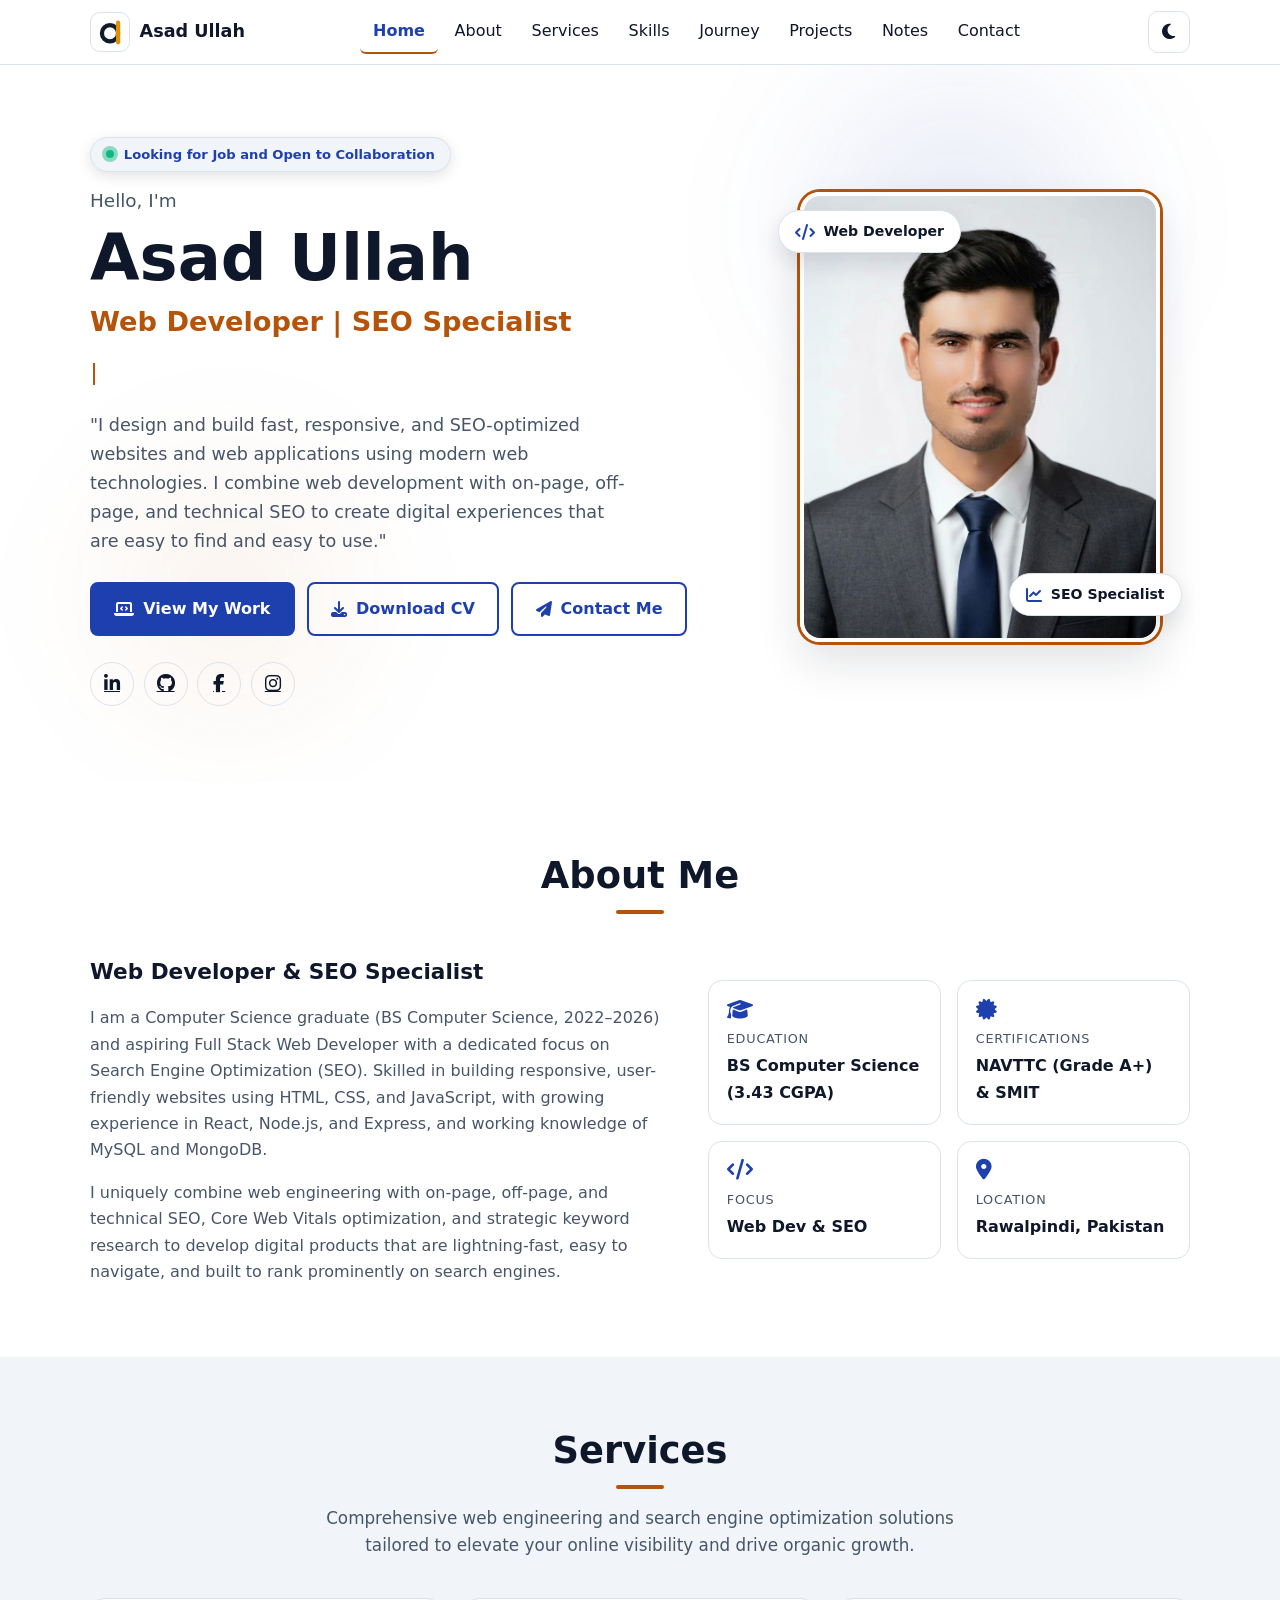
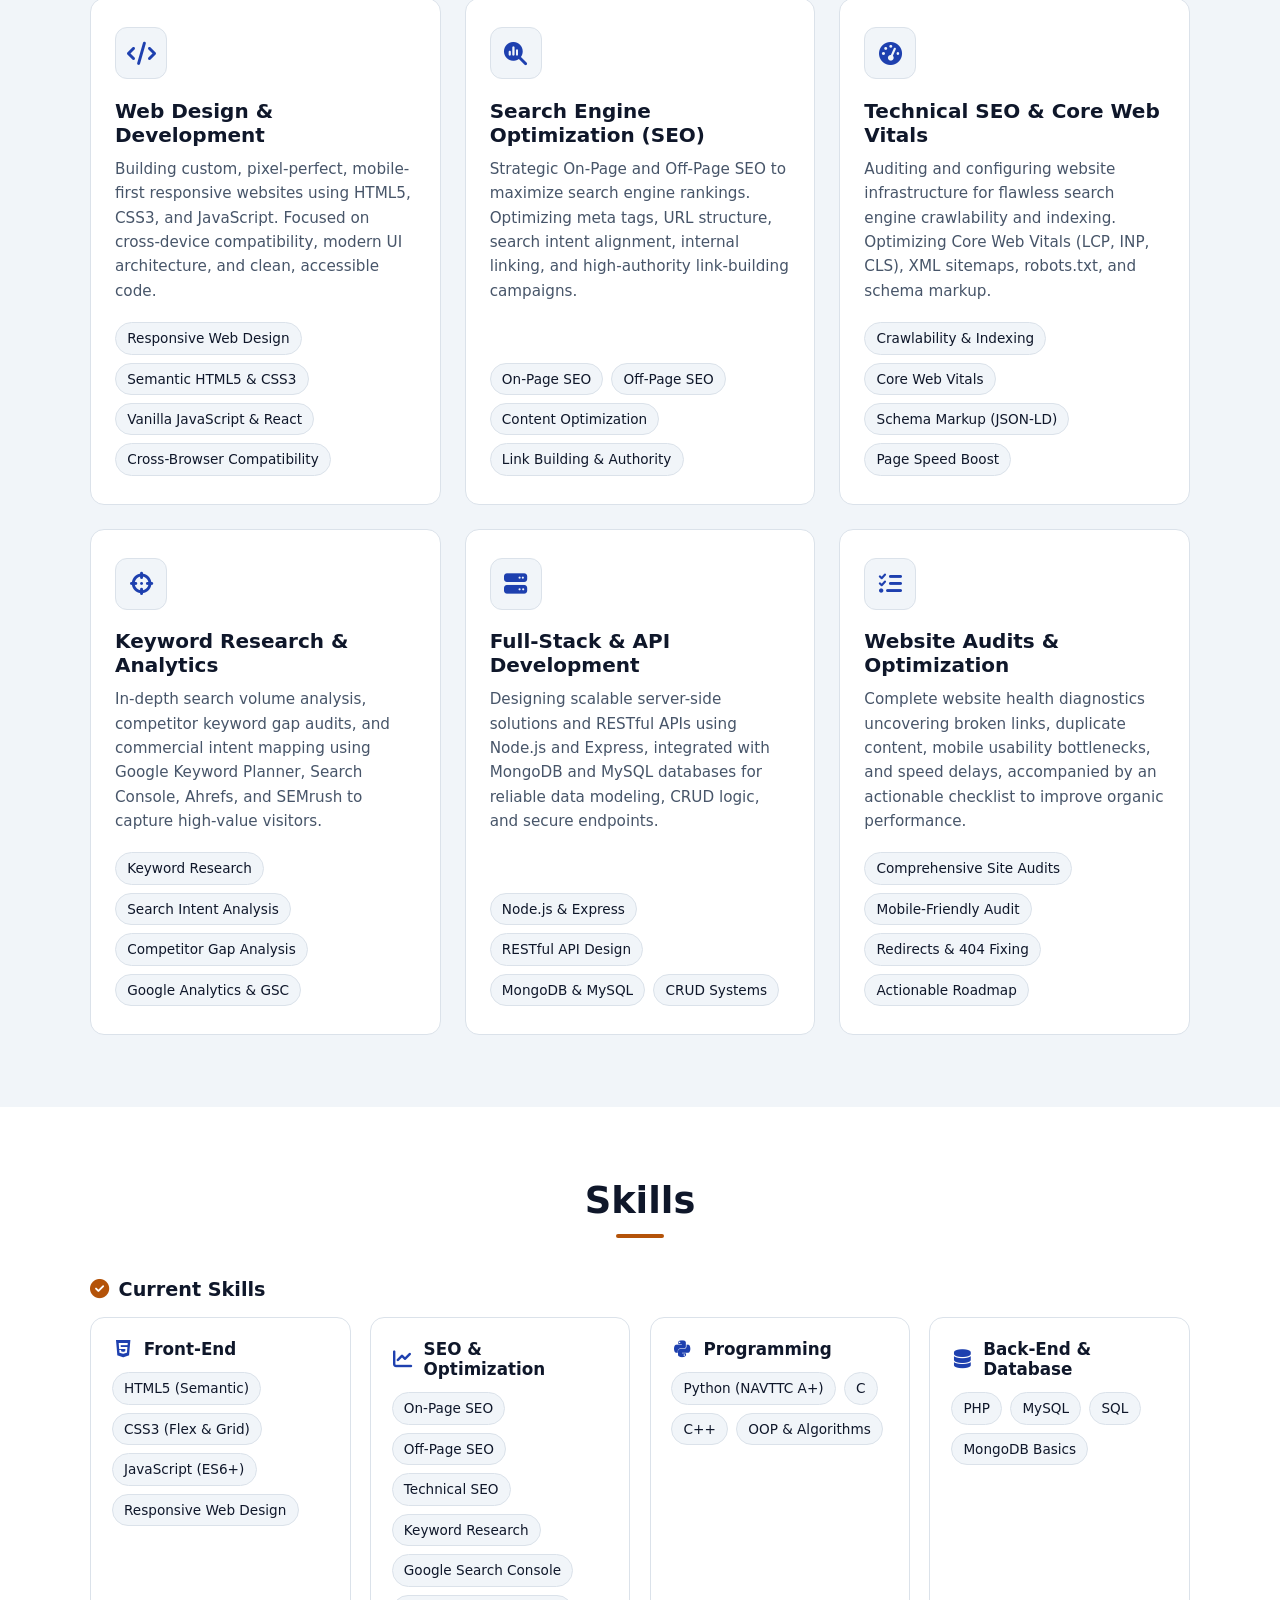
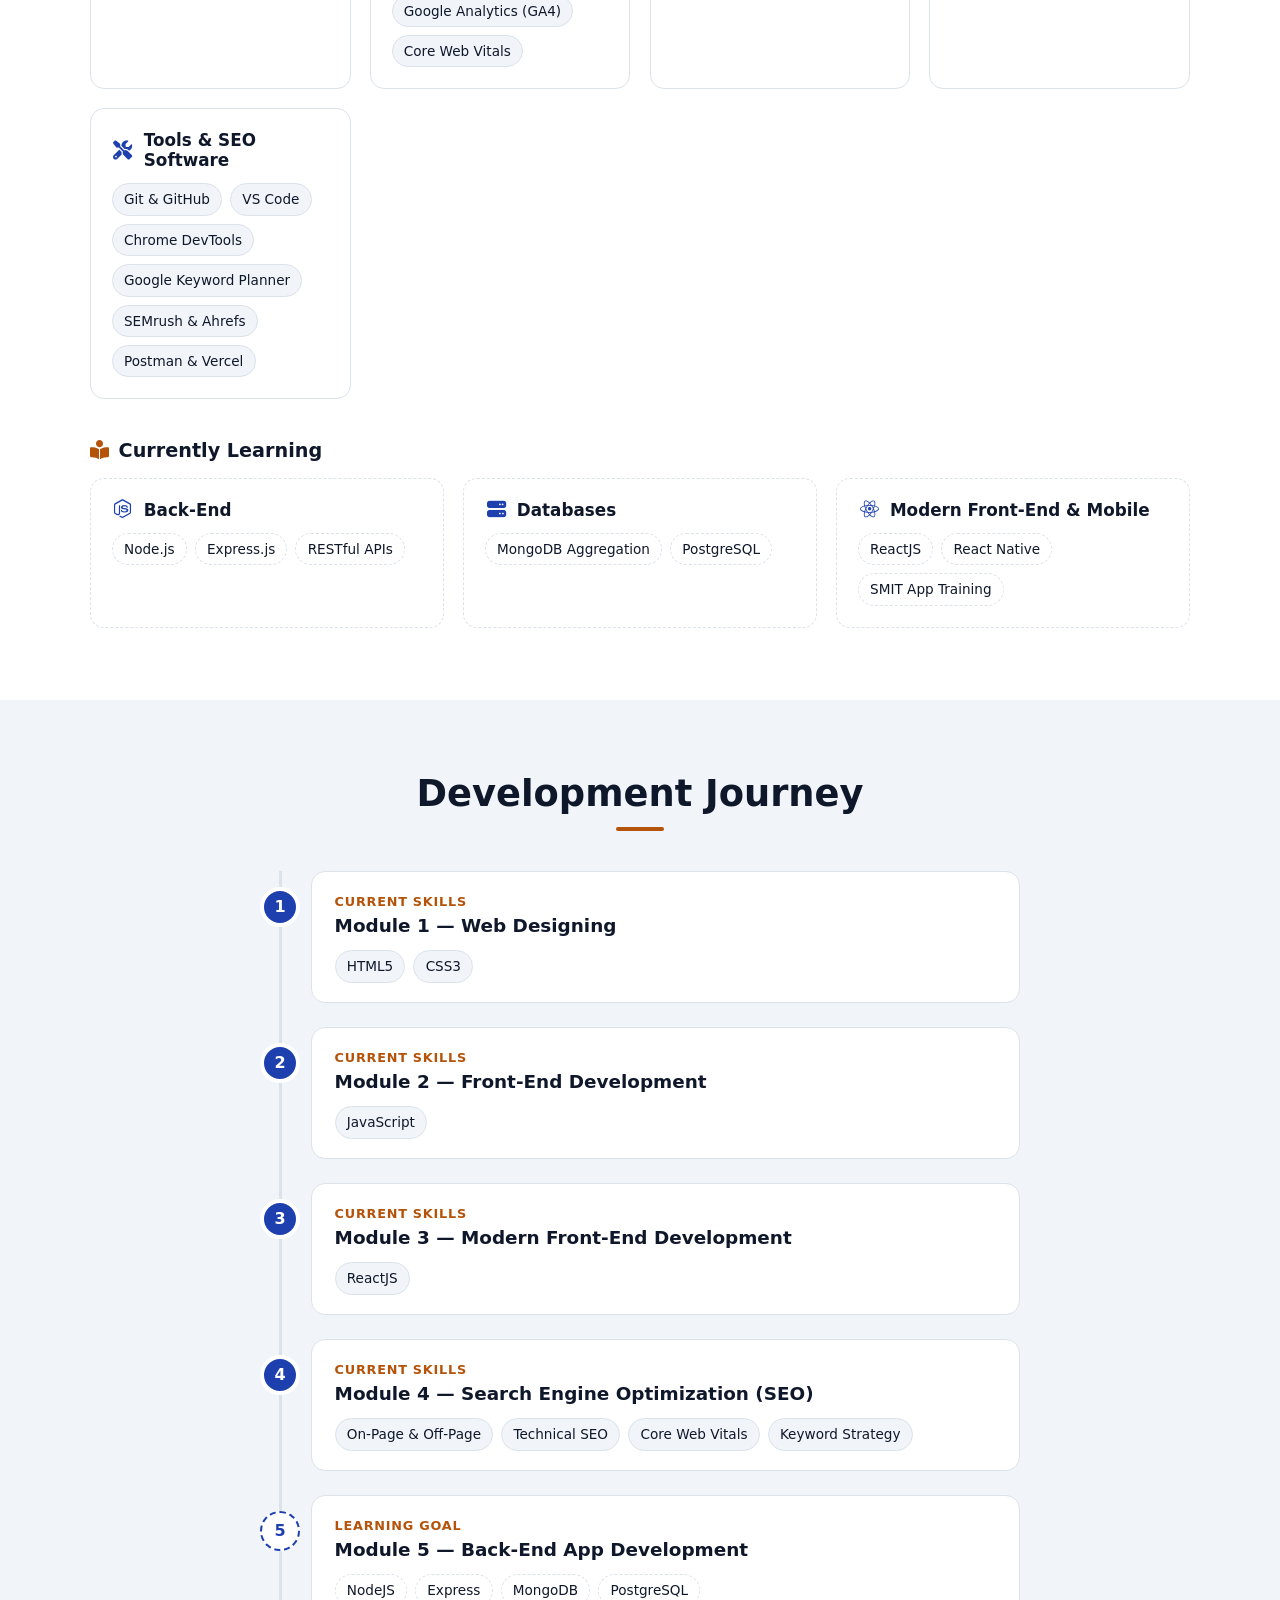
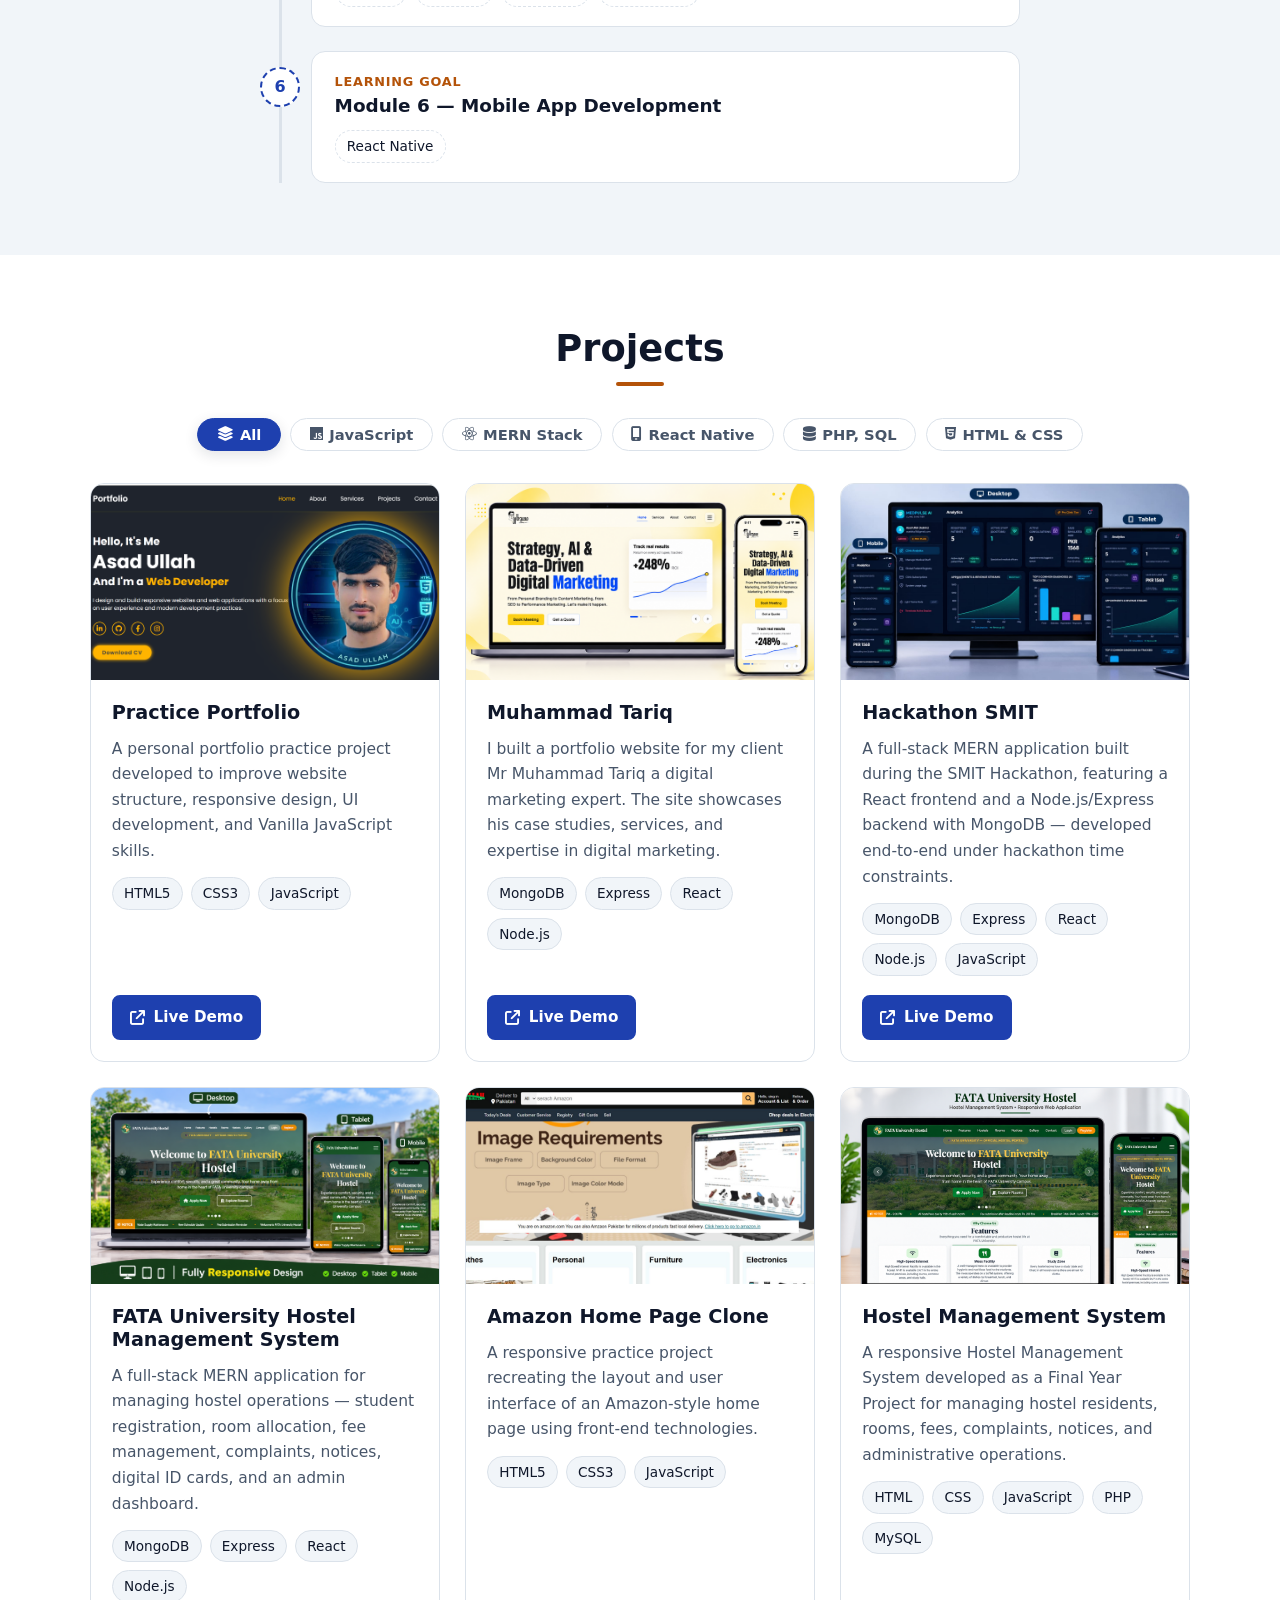
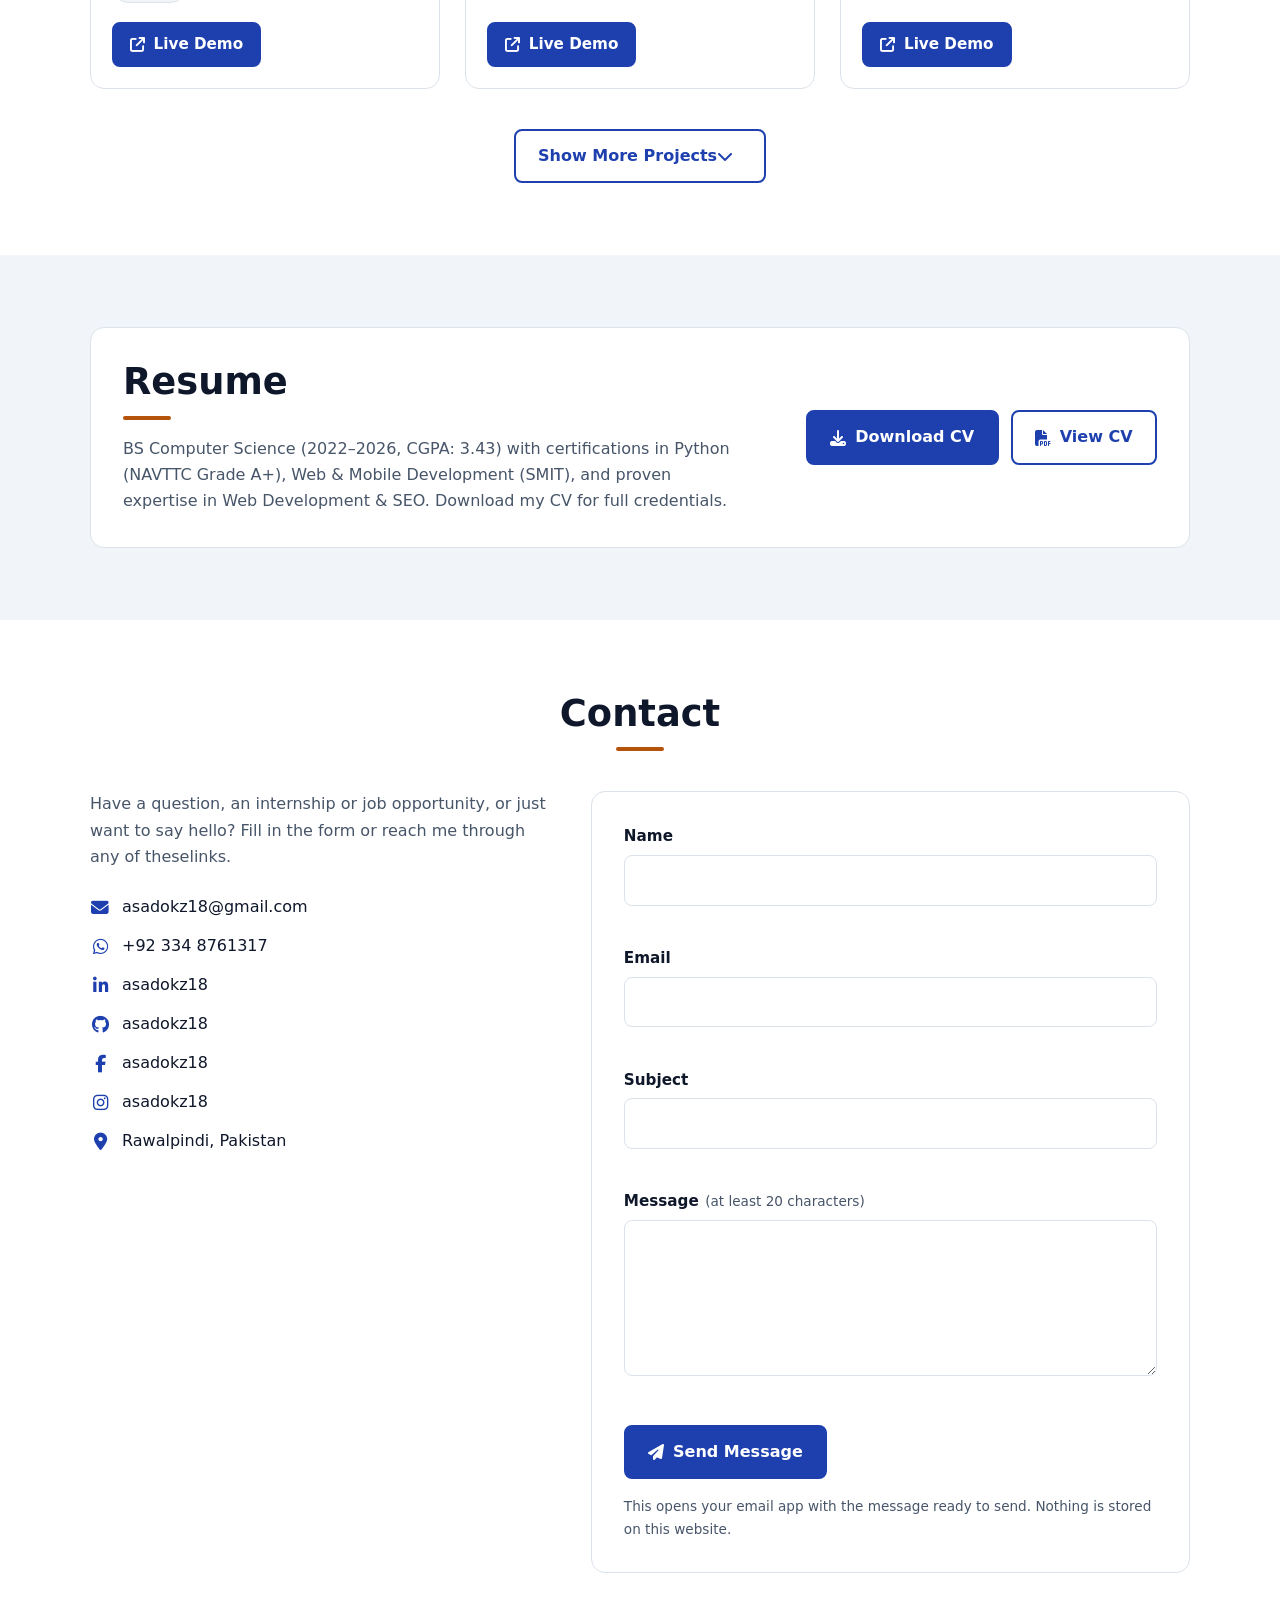
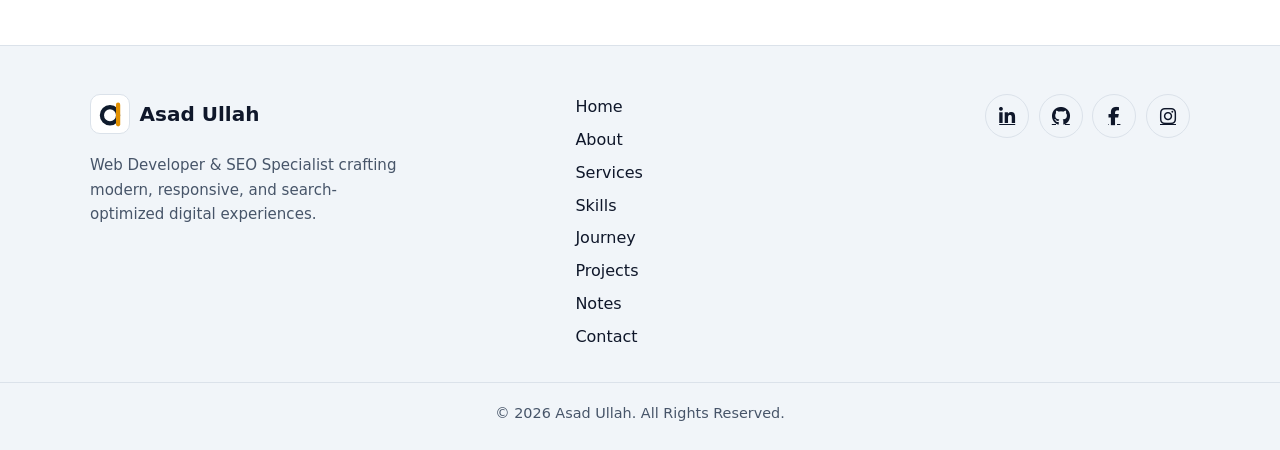
==== commit ebd9a0bb: "Add hero section animations and remove username tag" ====
--- a/index.html
+++ b/index.html
@@ -100,6 +100,10 @@
     <section class="hero" id="home" aria-labelledby="hero-title">
       <div class="container hero-grid">
         <div class="hero-text">
+          <div class="hero-status-pill">
+            <span class="status-indicator"></span>
+            <span>Looking for Job and Open to Collaboration</span>
+          </div>
           <p class="hero-hello">Hello, I'm</p>
           <h1 id="hero-title">Asad Ullah</h1>
           <p class="hero-role">Web Developer | SEO Specialist</p>
@@ -148,14 +152,23 @@
                 <i class="fa-brands fa-instagram" aria-hidden="true"></i>
               </a>
             </li>
-            <span class="username">@asadokz18</span>
           </ul>
         </div>
 
         <figure class="hero-photo">
           <!-- Hero image is above the fold, so it is NOT lazy-loaded -->
-          <img src="assets/images/profile.png" alt="Portrait of Asad Ullah in a suit and tie" width="803"
-            height="1000" />
+          <div class="hero-photo-wrapper">
+            <img src="assets/images/profile.png" alt="Portrait of Asad Ullah in a suit and tie" width="803"
+              height="1000" />
+            <div class="hero-floating-badge badge-top" aria-hidden="true">
+              <i class="fa-solid fa-code"></i>
+              <span>Web Developer</span>
+            </div>
+            <div class="hero-floating-badge badge-bottom" aria-hidden="true">
+              <i class="fa-solid fa-chart-line"></i>
+              <span>SEO Specialist</span>
+            </div>
+          </div>
         </figure>
       </div>
     </section>
@@ -172,7 +185,8 @@
               with a dedicated focus on Search Engine Optimization (SEO). Skilled in building responsive, user-friendly
               websites using HTML, CSS, and JavaScript, with growing experience in React, Node.js, and Express, and
               working knowledge of MySQL and MongoDB.</p>
-            <p>I uniquely combine web engineering with on-page, off-page, and technical SEO, Core Web Vitals optimization,
+            <p>I uniquely combine web engineering with on-page, off-page, and technical SEO, Core Web Vitals
+              optimization,
               and strategic keyword research to develop digital products that are lightning-fast, easy to navigate, and
               built to rank prominently on search engines.</p>
           </div>
@@ -206,7 +220,8 @@
     <section class="section section-alt reveal" id="services" aria-labelledby="services-title">
       <div class="container">
         <h2 id="services-title" class="section-title">Services</h2>
-        <p class="section-subtitle">Comprehensive web engineering and search engine optimization solutions tailored to elevate your online visibility and drive organic growth.</p>
+        <p class="section-subtitle">Comprehensive web engineering and search engine optimization solutions tailored to
+          elevate your online visibility and drive organic growth.</p>
 
         <div class="services-grid">
           <article class="card service-card">
@@ -215,7 +230,8 @@
             </div>
             <h3 class="service-title">Web Design &amp; Development</h3>
             <p class="service-desc">
-              Building custom, pixel-perfect, mobile-first responsive websites using HTML5, CSS3, and JavaScript. Focused on cross-device compatibility, modern UI architecture, and clean, accessible code.
+              Building custom, pixel-perfect, mobile-first responsive websites using HTML5, CSS3, and JavaScript.
+              Focused on cross-device compatibility, modern UI architecture, and clean, accessible code.
             </p>
             <ul class="chips">
               <li>Responsive Web Design</li>
@@ -231,7 +247,8 @@
             </div>
             <h3 class="service-title">Search Engine Optimization (SEO)</h3>
             <p class="service-desc">
-              Strategic On-Page and Off-Page SEO to maximize search engine rankings. Optimizing meta tags, URL structure, search intent alignment, internal linking, and high-authority link-building campaigns.
+              Strategic On-Page and Off-Page SEO to maximize search engine rankings. Optimizing meta tags, URL
+              structure, search intent alignment, internal linking, and high-authority link-building campaigns.
             </p>
             <ul class="chips">
               <li>On-Page SEO</li>
@@ -247,7 +264,8 @@
             </div>
             <h3 class="service-title">Technical SEO &amp; Core Web Vitals</h3>
             <p class="service-desc">
-              Auditing and configuring website infrastructure for flawless search engine crawlability and indexing. Optimizing Core Web Vitals (LCP, INP, CLS), XML sitemaps, robots.txt, and schema markup.
+              Auditing and configuring website infrastructure for flawless search engine crawlability and indexing.
+              Optimizing Core Web Vitals (LCP, INP, CLS), XML sitemaps, robots.txt, and schema markup.
             </p>
             <ul class="chips">
               <li>Crawlability &amp; Indexing</li>
@@ -263,7 +281,8 @@
             </div>
             <h3 class="service-title">Keyword Research &amp; Analytics</h3>
             <p class="service-desc">
-              In-depth search volume analysis, competitor keyword gap audits, and commercial intent mapping using Google Keyword Planner, Search Console, Ahrefs, and SEMrush to capture high-value visitors.
+              In-depth search volume analysis, competitor keyword gap audits, and commercial intent mapping using Google
+              Keyword Planner, Search Console, Ahrefs, and SEMrush to capture high-value visitors.
             </p>
             <ul class="chips">
               <li>Keyword Research</li>
@@ -279,7 +298,8 @@
             </div>
             <h3 class="service-title">Full-Stack &amp; API Development</h3>
             <p class="service-desc">
-              Designing scalable server-side solutions and RESTful APIs using Node.js and Express, integrated with MongoDB and MySQL databases for reliable data modeling, CRUD logic, and secure endpoints.
+              Designing scalable server-side solutions and RESTful APIs using Node.js and Express, integrated with
+              MongoDB and MySQL databases for reliable data modeling, CRUD logic, and secure endpoints.
             </p>
             <ul class="chips">
               <li>Node.js &amp; Express</li>
@@ -295,7 +315,8 @@
             </div>
             <h3 class="service-title">Website Audits &amp; Optimization</h3>
             <p class="service-desc">
-              Complete website health diagnostics uncovering broken links, duplicate content, mobile usability bottlenecks, and speed delays, accompanied by an actionable checklist to improve organic performance.
+              Complete website health diagnostics uncovering broken links, duplicate content, mobile usability
+              bottlenecks, and speed delays, accompanied by an actionable checklist to improve organic performance.
             </p>
             <ul class="chips">
               <li>Comprehensive Site Audits</li>
@@ -719,8 +740,10 @@
         <div class="card resume-card">
           <div>
             <h2 id="resume-title" class="section-title section-title-left">Resume</h2>
-            <p>BS Computer Science (2022–2026, CGPA: 3.43) with certifications in Python (NAVTTC Grade A+), Web &amp; Mobile
-              Development (SMIT), and proven expertise in Web Development &amp; SEO. Download my CV for full credentials.</p>
+            <p>BS Computer Science (2022–2026, CGPA: 3.43) with certifications in Python (NAVTTC Grade A+), Web &amp;
+              Mobile
+              Development (SMIT), and proven expertise in Web Development &amp; SEO. Download my CV for full
+              credentials.</p>
           </div>
           <div class="btn-row">
             <a class="btn btn-primary" href="assets/cv/Asad_Ullah_Resume.pdf" download>
--- a/style.css
+++ b/style.css
@@ -509,43 +509,134 @@
 /* ==========================================================================
    5. HERO
    Two columns (text + photo) on large screens, stacked on small screens.
+   Includes ambient background glow, entrance transitions, and float animations.
    ========================================================================== */
 .hero {
-  padding: 4rem 0 4.5rem;
+  position: relative;
+  overflow: hidden;
+  padding: 4.5rem 0 4.8rem;
+}
+
+/* Ambient glow blobs behind the hero */
+.hero::before {
+  content: "";
+  position: absolute;
+  top: -60px;
+  right: 8%;
+  width: 440px;
+  height: 440px;
+  background: radial-gradient(circle, rgba(30, 64, 175, 0.12) 0%, transparent 70%);
+  border-radius: 50%;
+  filter: blur(55px);
+  z-index: 0;
+  pointer-events: none;
+  animation: pulseGlow 8s ease-in-out infinite alternate;
+}
+
+.hero::after {
+  content: "";
+  position: absolute;
+  bottom: 0;
+  left: 3%;
+  width: 380px;
+  height: 380px;
+  background: radial-gradient(circle, rgba(180, 83, 9, 0.08) 0%, transparent 70%);
+  border-radius: 50%;
+  filter: blur(50px);
+  z-index: 0;
+  pointer-events: none;
+  animation: pulseGlow 10s ease-in-out infinite alternate-reverse;
+}
+
+:root[data-theme="dark"] .hero::before {
+  background: radial-gradient(circle, rgba(96, 165, 250, 0.15) 0%, transparent 70%);
+}
+
+:root[data-theme="dark"] .hero::after {
+  background: radial-gradient(circle, rgba(251, 191, 36, 0.1) 0%, transparent 70%);
 }
 
 .hero-grid {
+  position: relative;
+  z-index: 1;
   display: grid;
   grid-template-columns: 1.2fr 0.8fr;
   align-items: center;
   gap: 3rem;
 }
 
+/* Available for Work / Freelance pill */
+.hero-status-pill {
+  display: inline-flex;
+  align-items: center;
+  gap: 0.6rem;
+  padding: 0.35rem 0.95rem;
+  font-size: 0.82rem;
+  font-weight: 600;
+  color: var(--primary-color);
+  background-color: var(--alt-background-color);
+  border: 1px solid var(--border-color);
+  border-radius: 999px;
+  margin-bottom: 0.9rem;
+  box-shadow: 0 4px 14px var(--shadow-color);
+  animation: heroFadeUp 0.65s cubic-bezier(0.16, 1, 0.3, 1) backwards;
+  animation-delay: 0.05s;
+}
+
+.status-indicator {
+  position: relative;
+  display: inline-block;
+  width: 8px;
+  height: 8px;
+  background-color: #10b981;
+  border-radius: 50%;
+}
+
+.status-indicator::after {
+  content: "";
+  position: absolute;
+  top: -4px;
+  left: -4px;
+  width: 16px;
+  height: 16px;
+  border-radius: 50%;
+  background-color: rgba(16, 185, 129, 0.45);
+  animation: statusRipple 2s ease-out infinite;
+}
+
+/* Hero text entrance animations with staggered delays */
 .hero-hello {
   font-size: 1.15rem;
   color: var(--muted-text-color);
   font-weight: 500;
+  animation: heroFadeUp 0.65s cubic-bezier(0.16, 1, 0.3, 1) backwards;
+  animation-delay: 0.12s;
 }
 
 .hero h1 {
   font-size: clamp(2.4rem, 7vw, 4rem);
   margin: 0.2rem 0;
+  animation: heroFadeUp 0.65s cubic-bezier(0.16, 1, 0.3, 1) backwards;
+  animation-delay: 0.2s;
 }
 
 .hero-role {
   font-size: clamp(1.25rem, 3vw, 1.7rem);
   font-weight: 600;
   color: var(--accent-color);
+  animation: heroFadeUp 0.65s cubic-bezier(0.16, 1, 0.3, 1) backwards;
+  animation-delay: 0.28s;
 }
 
 /* Typing line: monospace so letters do not make the line jitter in width */
 .hero-typing {
   min-height: 1.8em;
-  /* reserves the height so nothing jumps while typing */
   margin-top: 0.8rem;
   font-family: ui-monospace, "SFMono-Regular", Consolas, monospace;
   font-size: clamp(1rem, 2.5vw, 1.25rem);
   color: var(--muted-text-color);
+  animation: heroFadeUp 0.65s cubic-bezier(0.16, 1, 0.3, 1) backwards;
+  animation-delay: 0.36s;
 }
 
 .hero-typing #typed {
@@ -568,12 +659,21 @@
   margin: 1.1rem 0 1.6rem;
   font-size: 1.1rem;
   color: var(--muted-text-color);
+  animation: heroFadeUp 0.65s cubic-bezier(0.16, 1, 0.3, 1) backwards;
+  animation-delay: 0.44s;
+}
+
+.hero .btn-row {
+  animation: heroFadeUp 0.65s cubic-bezier(0.16, 1, 0.3, 1) backwards;
+  animation-delay: 0.52s;
 }
 
 .social-list {
   display: flex;
   gap: 0.6rem;
   margin-top: 1.6rem;
+  animation: heroFadeUp 0.65s cubic-bezier(0.16, 1, 0.3, 1) backwards;
+  animation-delay: 0.6s;
 }
 
 .social-list a {
@@ -599,29 +699,83 @@
   border-color: var(--primary-color);
 }
 
-.username {
-  margin-top: 0.8rem;
-  font-family: ui-monospace, "SFMono-Regular", Consolas, monospace;
-  color: var(--muted-text-color);
-}
-
+/* Hero Photo container & floating wrapper */
 .hero-photo {
+  position: relative;
   justify-self: center;
   width: 100%;
   max-width: 360px;
+  animation: heroPhotoIn 0.85s cubic-bezier(0.16, 1, 0.3, 1) backwards;
+  animation-delay: 0.3s;
+}
+
+.hero-photo-wrapper {
+  position: relative;
+  display: inline-block;
+  width: 100%;
+  animation: heroFloat 5.5s ease-in-out infinite;
 }
 
 .hero-photo img {
   width: 100%;
   aspect-ratio: 4 / 5;
   object-fit: cover;
-  /* fills the frame without stretching the photo */
   object-position: top center;
   border-radius: 20px;
   border: 4px solid var(--card-color);
   box-shadow:
     0 0 0 3px var(--accent-color),
-    0 18px 40px var(--shadow-color);
+    0 20px 45px var(--shadow-color);
+  transition: transform 0.35s ease, box-shadow 0.35s ease;
+}
+
+.hero-photo:hover img {
+  transform: scale(1.02);
+  box-shadow:
+    0 0 0 3px var(--primary-color),
+    0 25px 55px var(--shadow-color);
+}
+
+/* Floating interactive feature badges */
+.hero-floating-badge {
+  position: absolute;
+  display: flex;
+  align-items: center;
+  gap: 0.55rem;
+  padding: 0.55rem 1rem;
+  background-color: var(--card-color);
+  color: var(--text-color);
+  border: 1px solid var(--border-color);
+  border-radius: 999px;
+  box-shadow: 0 10px 24px var(--shadow-color);
+  font-size: 0.88rem;
+  font-weight: 600;
+  white-space: nowrap;
+  backdrop-filter: blur(8px);
+  z-index: 2;
+  transition: transform 0.25s ease, border-color 0.25s ease;
+}
+
+.hero-floating-badge i {
+  color: var(--primary-color);
+  font-size: 1rem;
+}
+
+.badge-top {
+  top: 18px;
+  left: -22px;
+  animation: badgeFloat1 4.5s ease-in-out infinite alternate;
+}
+
+.badge-bottom {
+  bottom: 26px;
+  right: -22px;
+  animation: badgeFloat2 5s ease-in-out infinite alternate;
+}
+
+.hero-floating-badge:hover {
+  transform: scale(1.08);
+  border-color: var(--primary-color);
 }
 
 /* ==========================================================================
@@ -1120,10 +1274,6 @@
   line-height: 1.6;
 }
 
-.site-footer .username {
-  margin-top: 0.5rem;
-}
-
 .footer-links {
   display: grid;
   gap: 0.4rem;
@@ -1336,6 +1486,86 @@
   }
 }
 
+/* Hero Section Animations */
+@keyframes heroFadeUp {
+  from {
+    opacity: 0;
+    transform: translateY(22px);
+  }
+
+  to {
+    opacity: 1;
+    transform: translateY(0);
+  }
+}
+
+@keyframes heroPhotoIn {
+  from {
+    opacity: 0;
+    transform: translateY(28px) scale(0.95);
+  }
+
+  to {
+    opacity: 1;
+    transform: translateY(0) scale(1);
+  }
+}
+
+@keyframes heroFloat {
+  0%,
+  100% {
+    transform: translateY(0);
+  }
+
+  50% {
+    transform: translateY(-9px);
+  }
+}
+
+@keyframes badgeFloat1 {
+  0% {
+    transform: translateY(0) rotate(0deg);
+  }
+
+  100% {
+    transform: translateY(-8px) rotate(-2deg);
+  }
+}
+
+@keyframes badgeFloat2 {
+  0% {
+    transform: translateY(0) rotate(0deg);
+  }
+
+  100% {
+    transform: translateY(8px) rotate(2deg);
+  }
+}
+
+@keyframes pulseGlow {
+  0% {
+    transform: scale(0.88);
+    opacity: 0.5;
+  }
+
+  100% {
+    transform: scale(1.12);
+    opacity: 0.85;
+  }
+}
+
+@keyframes statusRipple {
+  0% {
+    transform: scale(0.6);
+    opacity: 1;
+  }
+
+  100% {
+    transform: scale(1.7);
+    opacity: 0;
+  }
+}
+
 /* Scroll reveal: sections start hidden (only when JS is running) and
    script.js adds .visible when they scroll into view. */
 .js .reveal {
@@ -1403,6 +1633,11 @@
 
   /* Endless animations must be switched off completely, not just shortened */
   .hero-photo img,
+  .hero-photo-wrapper,
+  .hero-floating-badge,
+  .hero::before,
+  .hero::after,
+  .status-indicator::after,
   .cursor,
   .btn:hover .fa-download {
     animation: none !important;
@@ -1515,6 +1750,21 @@
     grid-template-columns: 1fr;
   }
 
+  .hero-floating-badge {
+    padding: 0.4rem 0.8rem;
+    font-size: 0.8rem;
+  }
+
+  .badge-top {
+    left: -8px;
+    top: 10px;
+  }
+
+  .badge-bottom {
+    right: -8px;
+    bottom: 15px;
+  }
+
   .project-grid {
     grid-template-columns: 1fr;
   }
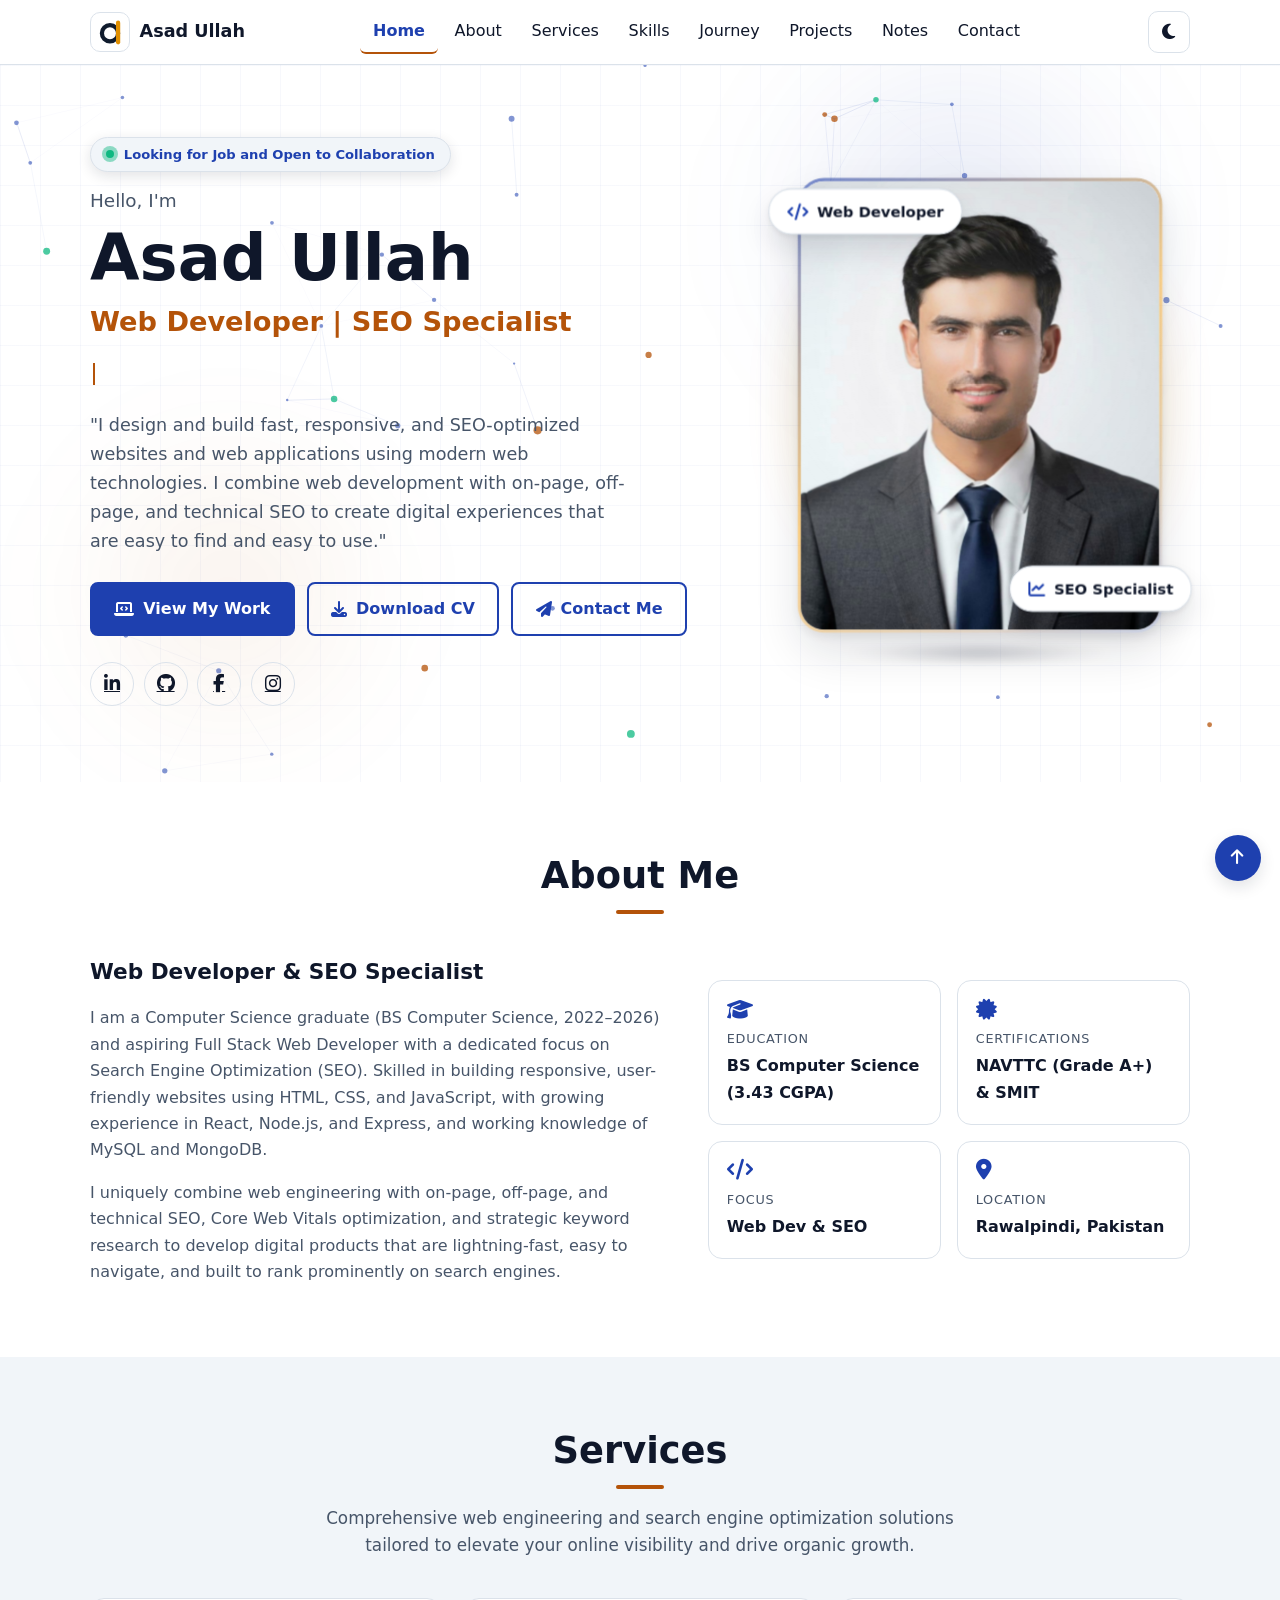
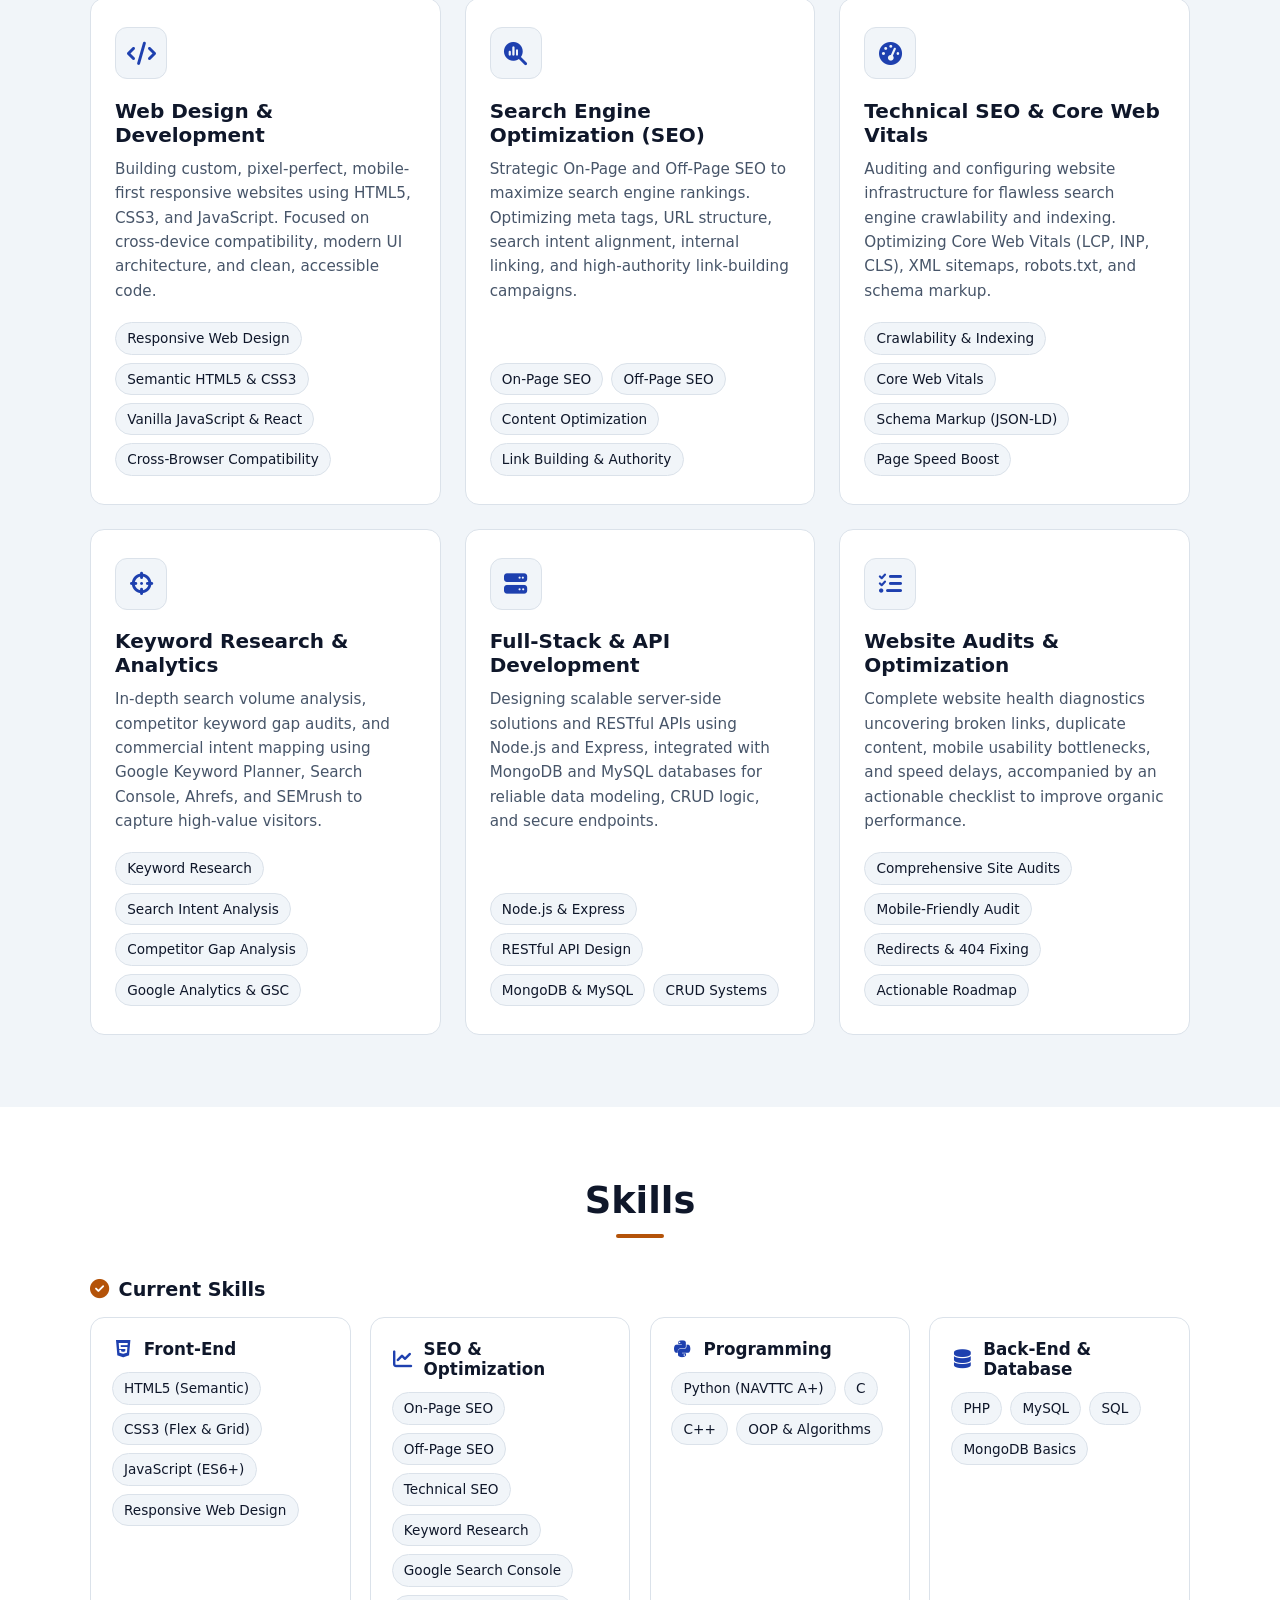
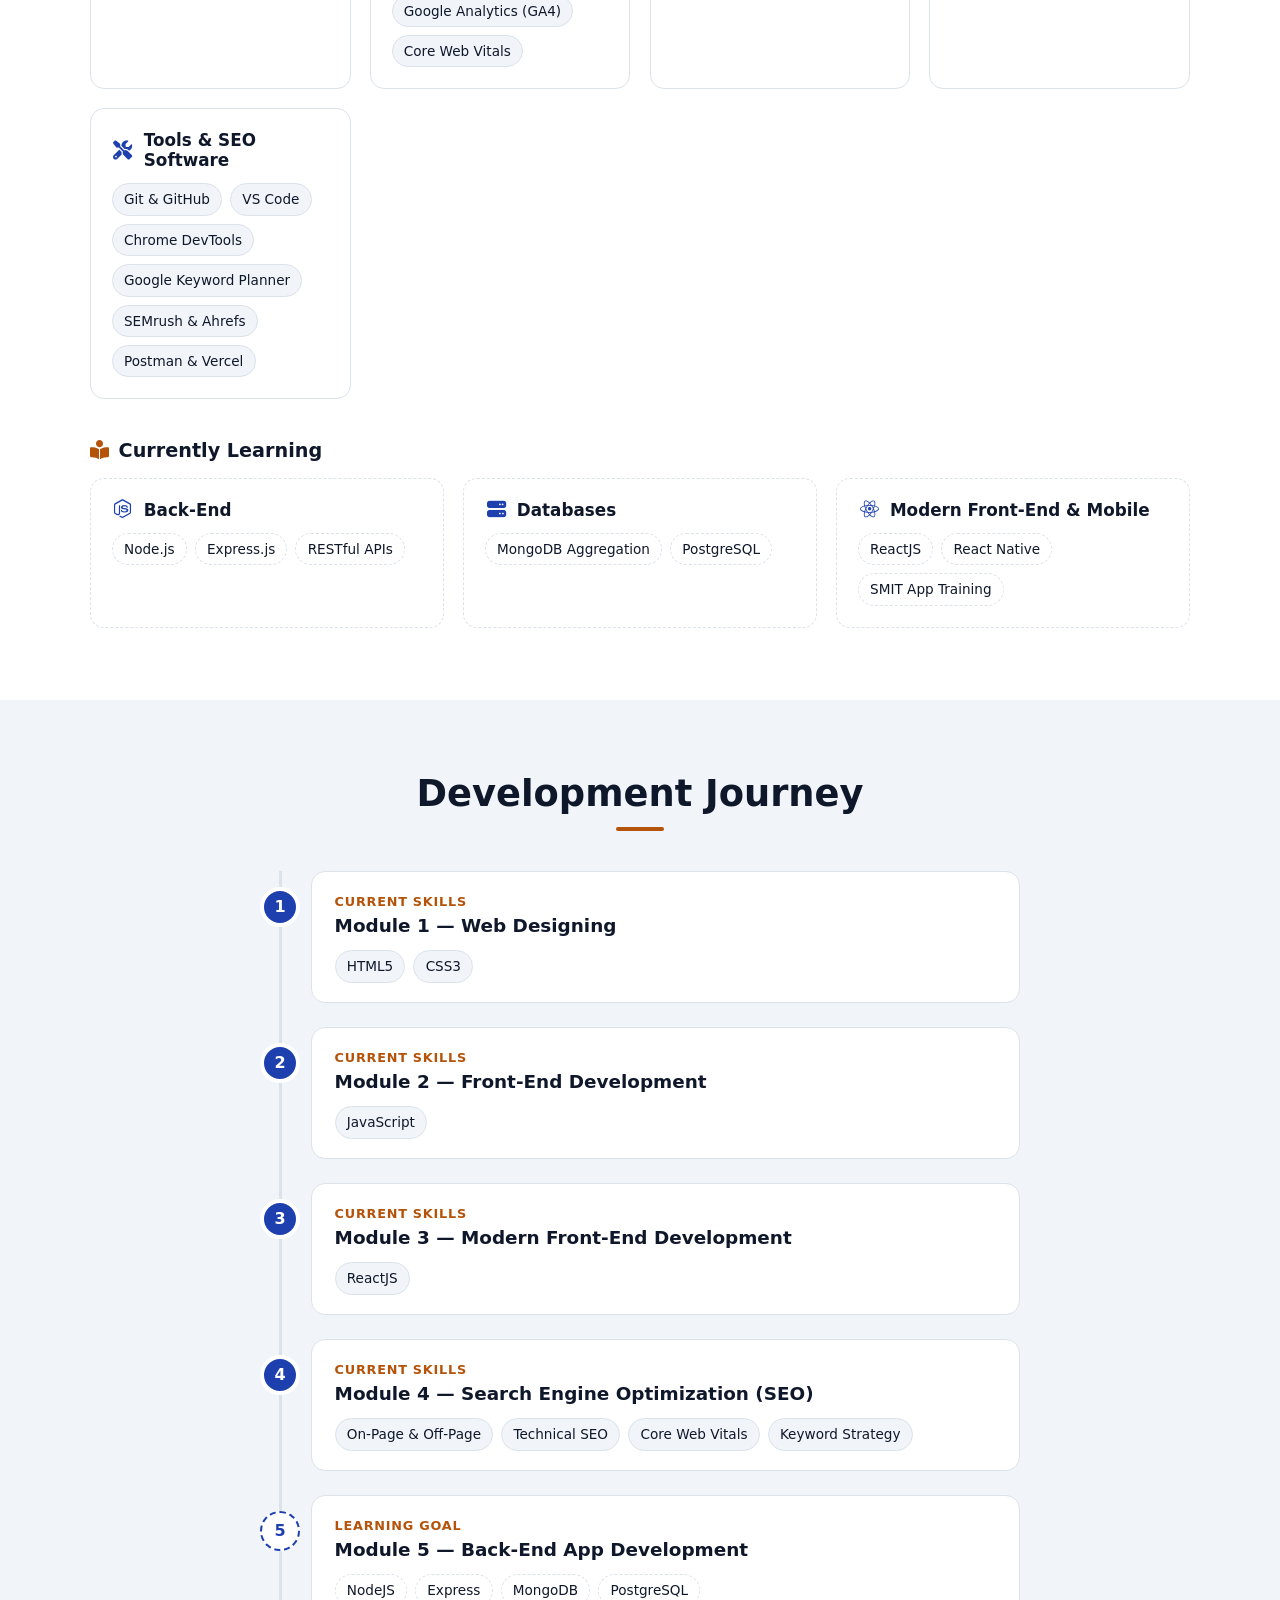
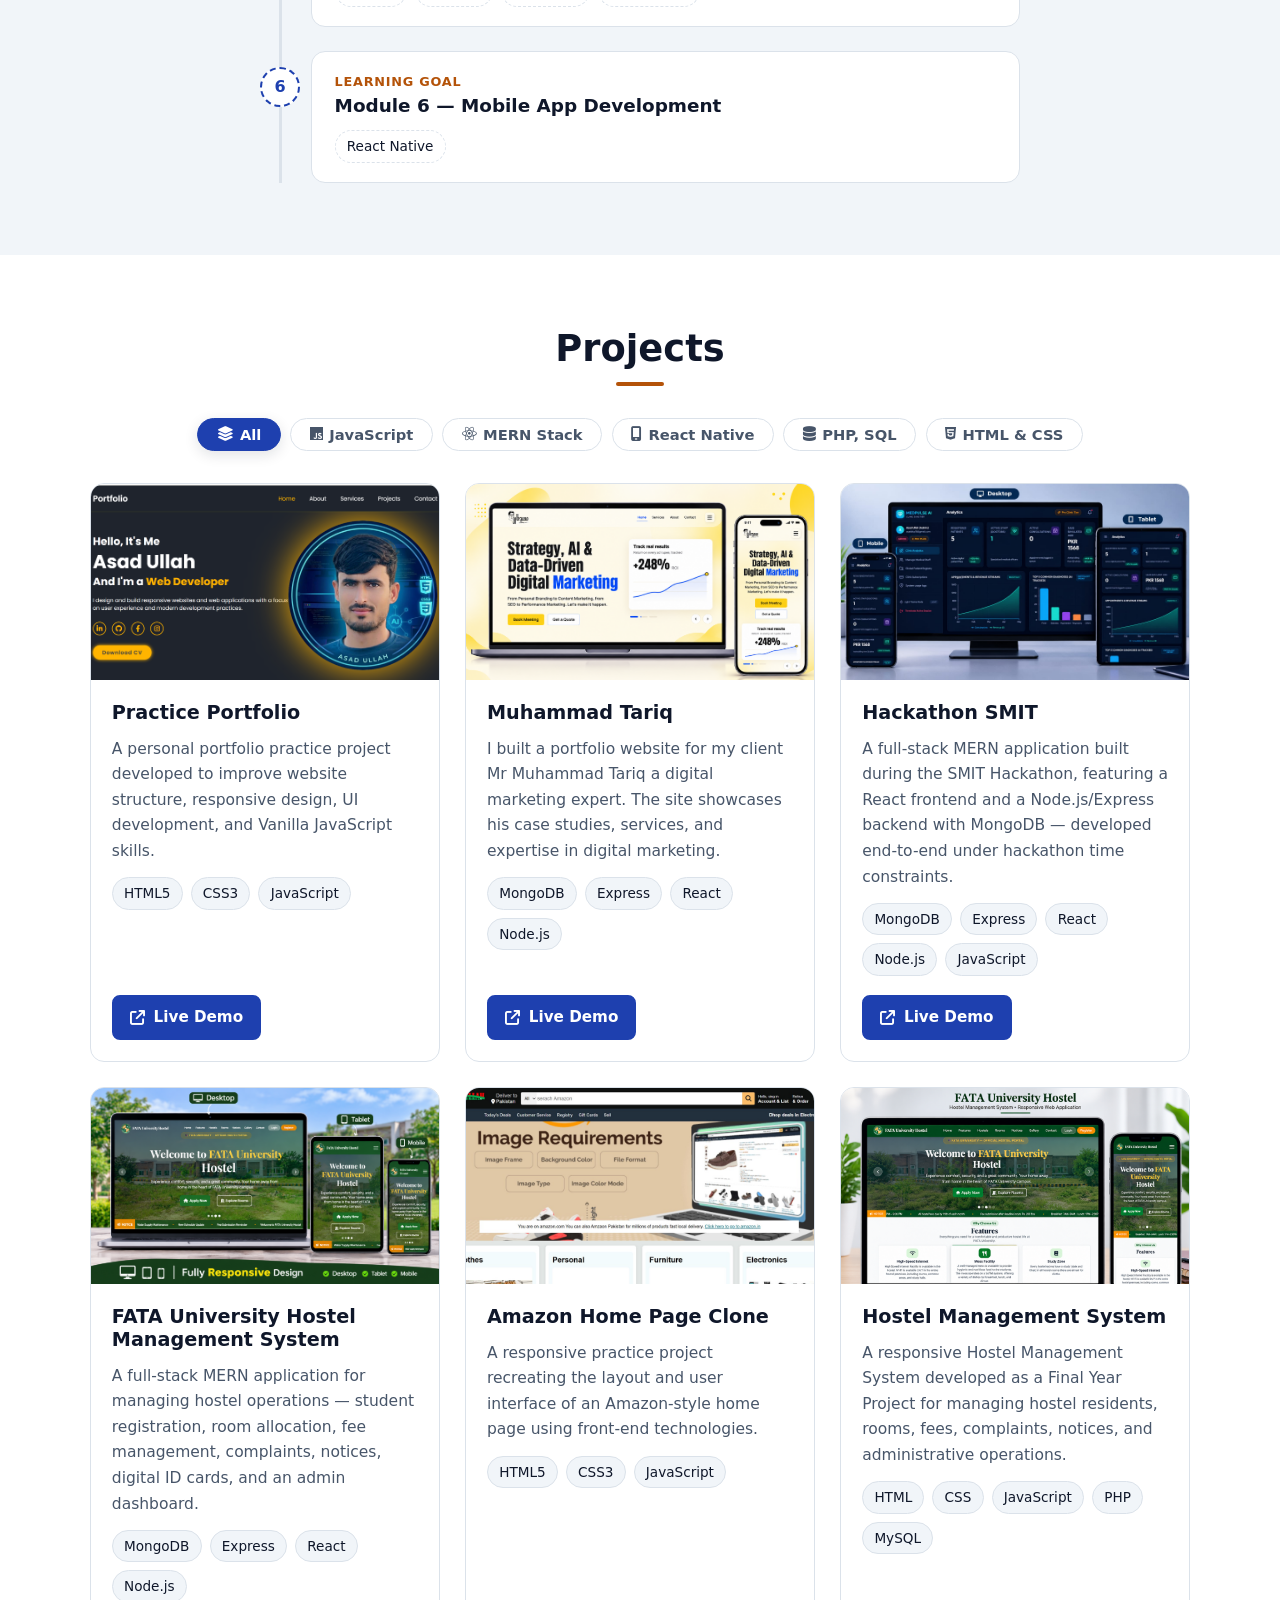
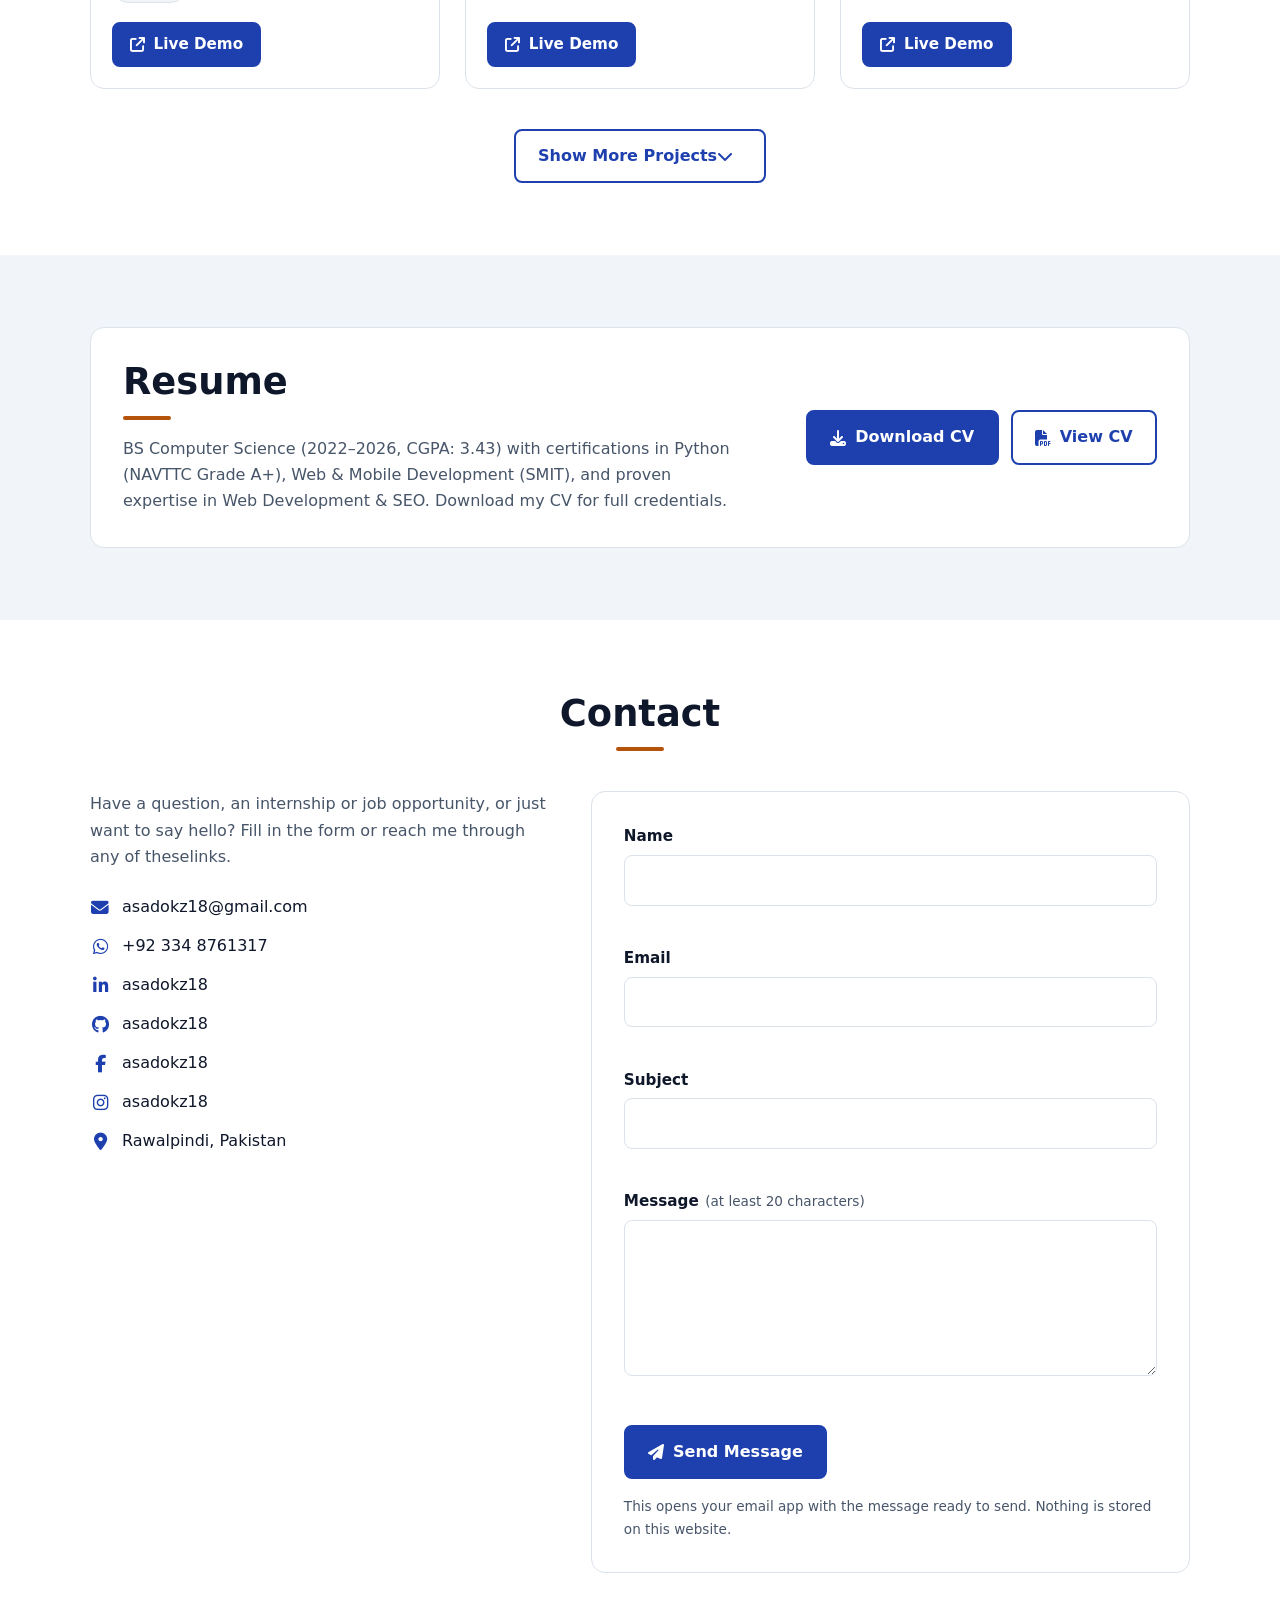
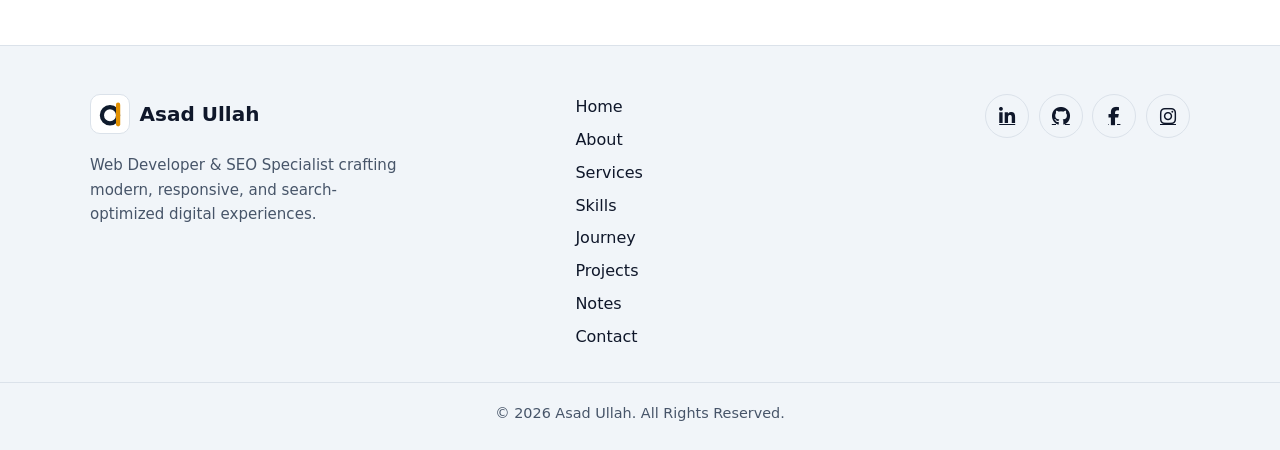
==== commit 70f3dd1c: "Add 3D hero animation, network background canvas, and robust note path resolution" ====
--- a/index.html
+++ b/index.html
@@ -94,10 +94,11 @@
   </header>
 
   <main id="main">
-    <!--Hero Section
-        Introduces the website owner and provides
-        quick links to important portfolio actions. -->
+    <!--Hero Section Introduces the website owner and provides quick links to important portfolio actions. -->
     <section class="hero" id="home" aria-labelledby="hero-title">
+      <!-- Interactive Web & SEO Network Graph Canvas -->
+      <canvas id="hero-canvas" class="hero-canvas" aria-hidden="true"></canvas>
+
       <div class="container hero-grid">
         <div class="hero-text">
           <div class="hero-status-pill">
@@ -155,11 +156,20 @@
           </ul>
         </div>
 
-        <figure class="hero-photo">
+        <figure class="hero-photo" id="hero-photo">
           <!-- Hero image is above the fold, so it is NOT lazy-loaded -->
-          <div class="hero-photo-wrapper">
-            <img src="assets/images/profile.png" alt="Portrait of Asad Ullah in a suit and tie" width="803"
-              height="1000" />
+          <div class="hero-photo-wrapper" id="hero-photo-wrapper">
+            <!-- Breathing ambient studio backlight -->
+            <div class="photo-ambient-glow" aria-hidden="true"></div>
+
+            <!-- Sleek executive portrait card frame with gradient stroke -->
+            <div class="photo-card-frame">
+              <img src="assets/images/profile.png" alt="Portrait of Asad Ullah in a suit and tie" width="803"
+                height="1000" id="hero-profile-img" />
+              <div class="photo-sheen-overlay" aria-hidden="true"></div>
+            </div>
+
+            <!-- Floating telemetry badges -->
             <div class="hero-floating-badge badge-top" aria-hidden="true">
               <i class="fa-solid fa-code"></i>
               <span>Web Developer</span>
@@ -169,6 +179,9 @@
               <span>SEO Specialist</span>
             </div>
           </div>
+
+          <!-- Dynamic synchronized levitation ground shadow -->
+          <div class="photo-ground-shadow" aria-hidden="true"></div>
         </figure>
       </div>
     </section>
--- a/style.css
+++ b/style.css
@@ -515,6 +515,16 @@
   position: relative;
   overflow: hidden;
   padding: 4.5rem 0 4.8rem;
+  background-image:
+    linear-gradient(to right, rgba(30, 64, 175, 0.035) 1px, transparent 1px),
+    linear-gradient(to bottom, rgba(30, 64, 175, 0.035) 1px, transparent 1px);
+  background-size: 40px 40px;
+}
+
+:root[data-theme="dark"] .hero {
+  background-image:
+    linear-gradient(to right, rgba(96, 165, 250, 0.04) 1px, transparent 1px),
+    linear-gradient(to bottom, rgba(96, 165, 250, 0.04) 1px, transparent 1px);
 }
 
 /* Ambient glow blobs behind the hero */
@@ -554,6 +564,16 @@
 
 :root[data-theme="dark"] .hero::after {
   background: radial-gradient(circle, rgba(251, 191, 36, 0.1) 0%, transparent 70%);
+}
+
+/* Interactive Web & SEO Network Canvas */
+.hero-canvas {
+  position: absolute;
+  inset: 0;
+  width: 100%;
+  height: 100%;
+  pointer-events: none;
+  z-index: 0;
 }
 
 .hero-grid {
@@ -703,57 +723,188 @@
 .hero-photo {
   position: relative;
   justify-self: center;
+  display: flex;
+  flex-direction: column;
+  align-items: center;
   width: 100%;
   max-width: 360px;
   animation: heroPhotoIn 0.85s cubic-bezier(0.16, 1, 0.3, 1) backwards;
   animation-delay: 0.3s;
+  perspective: 1200px;
+  perspective-origin: center center;
 }
 
 .hero-photo-wrapper {
   position: relative;
   display: inline-block;
   width: 100%;
-  animation: heroFloat 5.5s ease-in-out infinite;
+  animation: heroCard3DFloat 6.5s ease-in-out infinite;
+  transform-style: preserve-3d;
+  will-change: transform;
+}
+
+/* Subtle breathing ambient studio backlight glow in 3D background */
+.photo-ambient-glow {
+  position: absolute;
+  inset: -16px;
+  border-radius: 38px;
+  background: radial-gradient(
+    circle at 50% 50%,
+    rgba(30, 64, 175, 0.4) 0%,
+    rgba(245, 158, 11, 0.22) 48%,
+    transparent 72%
+  );
+  filter: blur(26px);
+  opacity: 0.75;
+  z-index: 0;
+  pointer-events: none;
+  transform: translateZ(-25px);
+  animation: ambientBreath 5s ease-in-out infinite;
+  transition: opacity 0.4s ease, filter 0.4s ease;
+}
+
+:root[data-theme="dark"] .photo-ambient-glow {
+  background: radial-gradient(
+    circle at 50% 50%,
+    rgba(96, 165, 250, 0.5) 0%,
+    rgba(251, 191, 36, 0.26) 48%,
+    transparent 75%
+  );
+  filter: blur(32px);
+  opacity: 0.9;
+}
+
+.hero-photo:hover .photo-ambient-glow {
+  opacity: 1;
+  filter: blur(34px);
+}
+
+/* Executive squircle card frame with gradient stroke elevated in 3D */
+.photo-card-frame {
+  position: relative;
+  border-radius: 26px;
+  padding: 3px;
+  background: linear-gradient(
+    145deg,
+    rgba(30, 64, 175, 0.6) 0%,
+    rgba(245, 158, 11, 0.5) 50%,
+    rgba(30, 64, 175, 0.2) 100%
+  );
+  box-shadow:
+    0 20px 45px var(--shadow-color),
+    0 4px 12px rgba(0, 0, 0, 0.08);
+  z-index: 1;
+  overflow: hidden;
+  transform: translateZ(15px);
+  transform-style: preserve-3d;
+  transition: box-shadow 0.35s ease;
+}
+
+:root[data-theme="dark"] .photo-card-frame {
+  background: linear-gradient(
+    145deg,
+    rgba(96, 165, 250, 0.7) 0%,
+    rgba(251, 191, 36, 0.55) 50%,
+    rgba(96, 165, 250, 0.22) 100%
+  );
+}
+
+.hero-photo:hover .photo-card-frame {
+  box-shadow:
+    0 30px 60px var(--shadow-color),
+    0 0 35px rgba(30, 64, 175, 0.25);
 }
 
 .hero-photo img {
+  position: relative;
+  display: block;
   width: 100%;
   aspect-ratio: 4 / 5;
   object-fit: cover;
   object-position: top center;
-  border-radius: 20px;
-  border: 4px solid var(--card-color);
-  box-shadow:
-    0 0 0 3px var(--accent-color),
-    0 20px 45px var(--shadow-color);
-  transition: transform 0.35s ease, box-shadow 0.35s ease;
+  border-radius: 23px;
+  background-color: var(--card-color);
+  transition: transform 0.4s ease;
 }
 
 .hero-photo:hover img {
   transform: scale(1.02);
-  box-shadow:
-    0 0 0 3px var(--primary-color),
-    0 25px 55px var(--shadow-color);
-}
-
-/* Floating interactive feature badges */
+}
+
+/* Dynamic 3D interactive glass glare sheen that tracks the cursor */
+.photo-sheen-overlay {
+  position: absolute;
+  inset: 0;
+  border-radius: 24px;
+  background: radial-gradient(
+    circle at var(--mouse-x, 50%) var(--mouse-y, 35%),
+    rgba(255, 255, 255, 0.38) 0%,
+    rgba(255, 255, 255, 0.08) 35%,
+    transparent 65%
+  );
+  z-index: 2;
+  pointer-events: none;
+  transform: translateZ(32px);
+  opacity: 0.6;
+  transition: opacity 0.35s ease;
+}
+
+.hero-photo:hover .photo-sheen-overlay {
+  opacity: 1;
+}
+
+/* Synchronized ground shadow that reacts to card levitation */
+.photo-ground-shadow {
+  width: 72%;
+  height: 18px;
+  margin-top: 14px;
+  border-radius: 50%;
+  background: radial-gradient(
+    ellipse at center,
+    rgba(15, 23, 42, 0.32) 0%,
+    rgba(15, 23, 42, 0.08) 50%,
+    transparent 75%
+  );
+  filter: blur(6px);
+  animation: shadowPulse3D 6.5s ease-in-out infinite;
+  pointer-events: none;
+  will-change: transform, opacity;
+  transition: opacity 0.3s ease;
+}
+
+:root[data-theme="dark"] .photo-ground-shadow {
+  background: radial-gradient(
+    ellipse at center,
+    rgba(0, 0, 0, 0.6) 0%,
+    rgba(0, 0, 0, 0.15) 50%,
+    transparent 75%
+  );
+  filter: blur(8px);
+}
+
+/* Floating interactive feature badges with dramatic 3D forward pop */
 .hero-floating-badge {
   position: absolute;
   display: flex;
   align-items: center;
   gap: 0.55rem;
-  padding: 0.55rem 1rem;
+  padding: 0.6rem 1.05rem;
   background-color: var(--card-color);
   color: var(--text-color);
   border: 1px solid var(--border-color);
   border-radius: 999px;
-  box-shadow: 0 10px 24px var(--shadow-color);
+  box-shadow:
+    0 14px 28px var(--shadow-color),
+    0 2px 6px rgba(0, 0, 0, 0.08);
   font-size: 0.88rem;
   font-weight: 600;
   white-space: nowrap;
-  backdrop-filter: blur(8px);
-  z-index: 2;
-  transition: transform 0.25s ease, border-color 0.25s ease;
+  backdrop-filter: blur(12px);
+  z-index: 4;
+  transform: translateZ(55px);
+  transform-style: preserve-3d;
+  will-change: transform;
+  transition: transform 0.25s cubic-bezier(0.2, 0, 0, 1), border-color 0.25s ease, box-shadow 0.25s ease;
 }
 
 .hero-floating-badge i {
@@ -764,18 +915,21 @@
 .badge-top {
   top: 18px;
   left: -22px;
-  animation: badgeFloat1 4.5s ease-in-out infinite alternate;
+  animation: badgeFloat3D1 5s ease-in-out infinite alternate;
 }
 
 .badge-bottom {
   bottom: 26px;
   right: -22px;
-  animation: badgeFloat2 5s ease-in-out infinite alternate;
+  animation: badgeFloat3D2 5.5s ease-in-out infinite alternate;
 }
 
 .hero-floating-badge:hover {
-  transform: scale(1.08);
+  transform: translateZ(75px) scale(1.1);
   border-color: var(--primary-color);
+  box-shadow:
+    0 20px 36px var(--shadow-color),
+    0 0 15px rgba(30, 64, 175, 0.25);
 }
 
 /* ==========================================================================
@@ -1566,6 +1720,78 @@
   }
 }
 
+/* Profile photo 3D continuous oscillation & multi-axis float */
+@keyframes heroCard3DFloat {
+  0% {
+    transform: translateY(0) rotateX(0deg) rotateY(0deg) rotateZ(0deg);
+  }
+
+  25% {
+    transform: translateY(-8px) rotateX(6deg) rotateY(-8deg) rotateZ(-1.5deg);
+  }
+
+  50% {
+    transform: translateY(-15px) rotateX(-5deg) rotateY(7deg) rotateZ(1.5deg);
+  }
+
+  75% {
+    transform: translateY(-7px) rotateX(4deg) rotateY(5deg) rotateZ(-1deg);
+  }
+
+  100% {
+    transform: translateY(0) rotateX(0deg) rotateY(0deg) rotateZ(0deg);
+  }
+}
+
+/* 3D Parallax Badges float on separate Z plane */
+@keyframes badgeFloat3D1 {
+  0% {
+    transform: translateZ(55px) translateY(0) rotate(0deg);
+  }
+
+  100% {
+    transform: translateZ(64px) translateY(-9px) rotate(-2deg);
+  }
+}
+
+@keyframes badgeFloat3D2 {
+  0% {
+    transform: translateZ(55px) translateY(0) rotate(0deg);
+  }
+
+  100% {
+    transform: translateZ(64px) translateY(9px) rotate(2deg);
+  }
+}
+
+@keyframes ambientBreath {
+  0%,
+  100% {
+    transform: translateZ(-25px) scale(0.95);
+    opacity: 0.65;
+  }
+
+  50% {
+    transform: translateZ(-25px) scale(1.08);
+    opacity: 0.95;
+  }
+}
+
+@keyframes shadowPulse3D {
+  0%,
+  100% {
+    transform: scale(1);
+    opacity: 0.75;
+    filter: blur(6px);
+  }
+
+  50% {
+    transform: scale(0.82);
+    opacity: 0.35;
+    filter: blur(10px);
+  }
+}
+
 /* Scroll reveal: sections start hidden (only when JS is running) and
    script.js adds .visible when they scroll into view. */
 .js .reveal {
@@ -1635,6 +1861,9 @@
   .hero-photo img,
   .hero-photo-wrapper,
   .hero-floating-badge,
+  .photo-ambient-glow,
+  .photo-ground-shadow,
+  .photo-card-frame,
   .hero::before,
   .hero::after,
   .status-indicator::after,
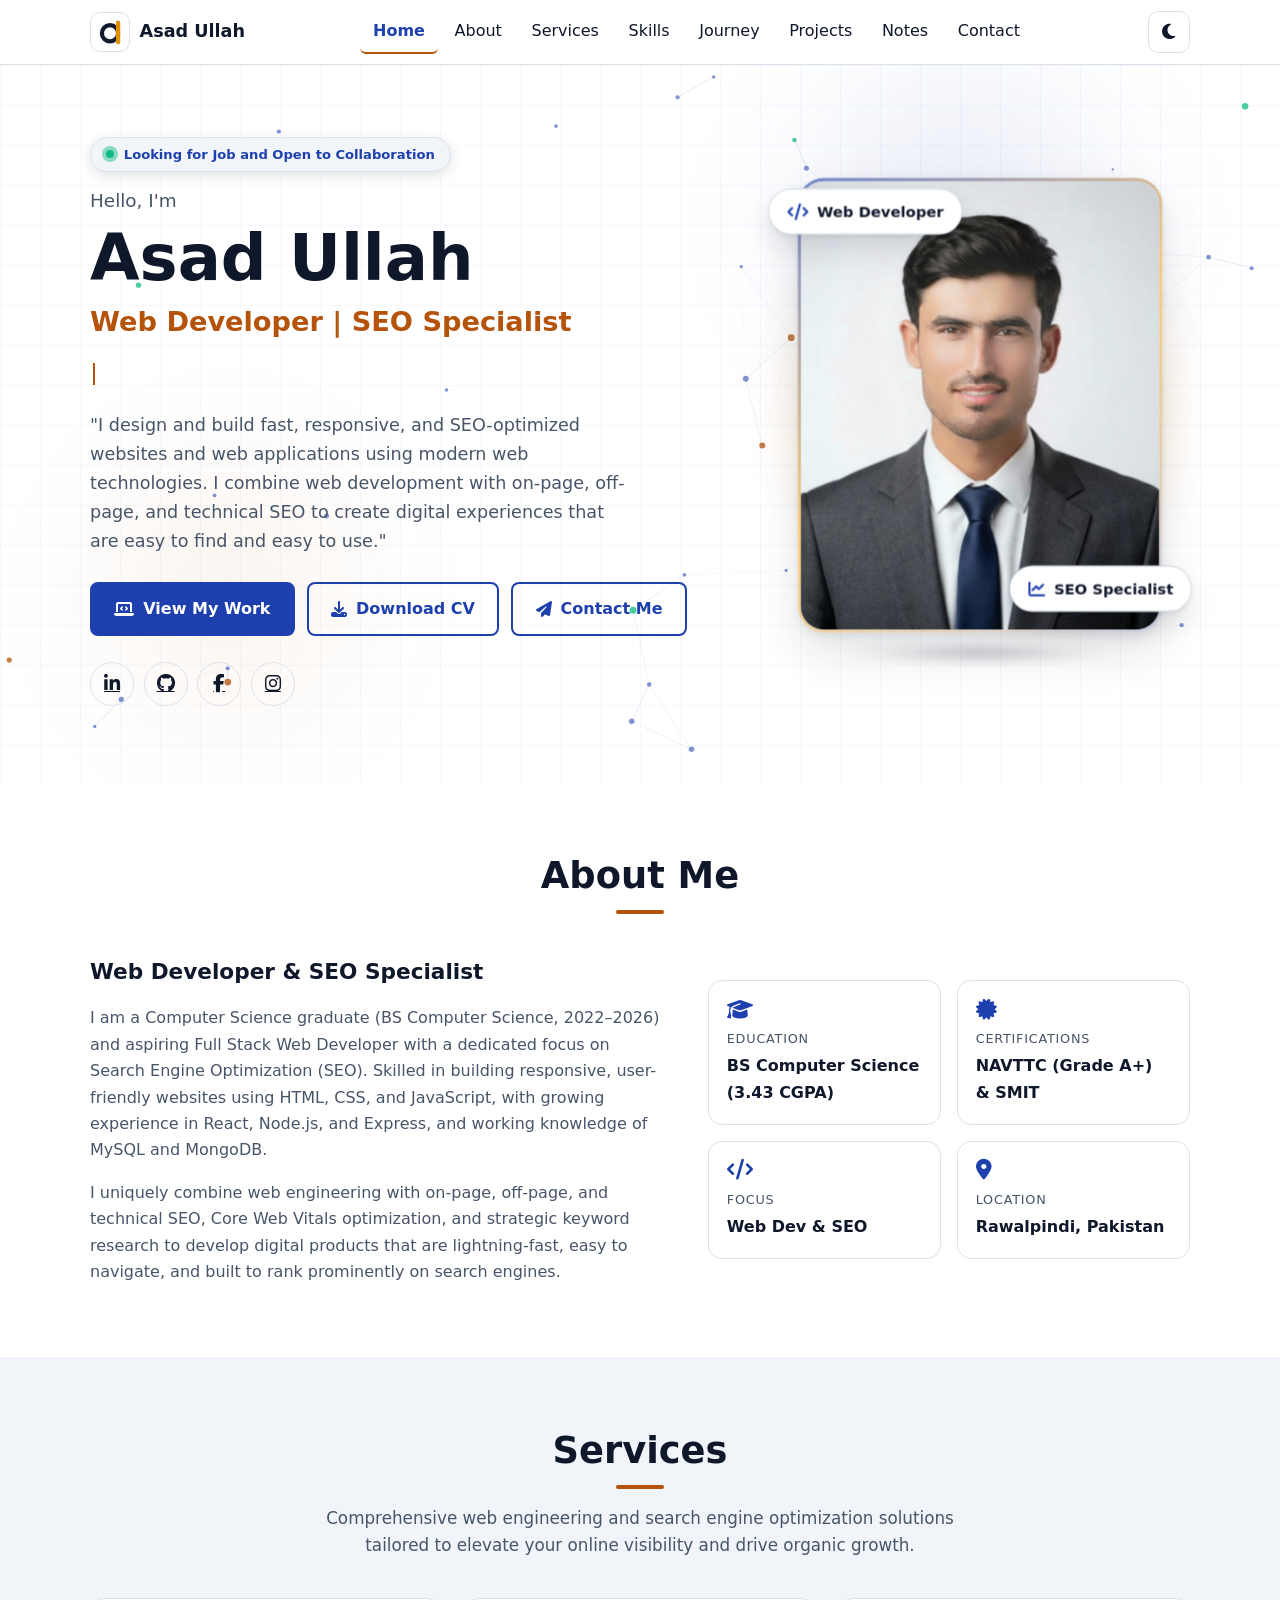
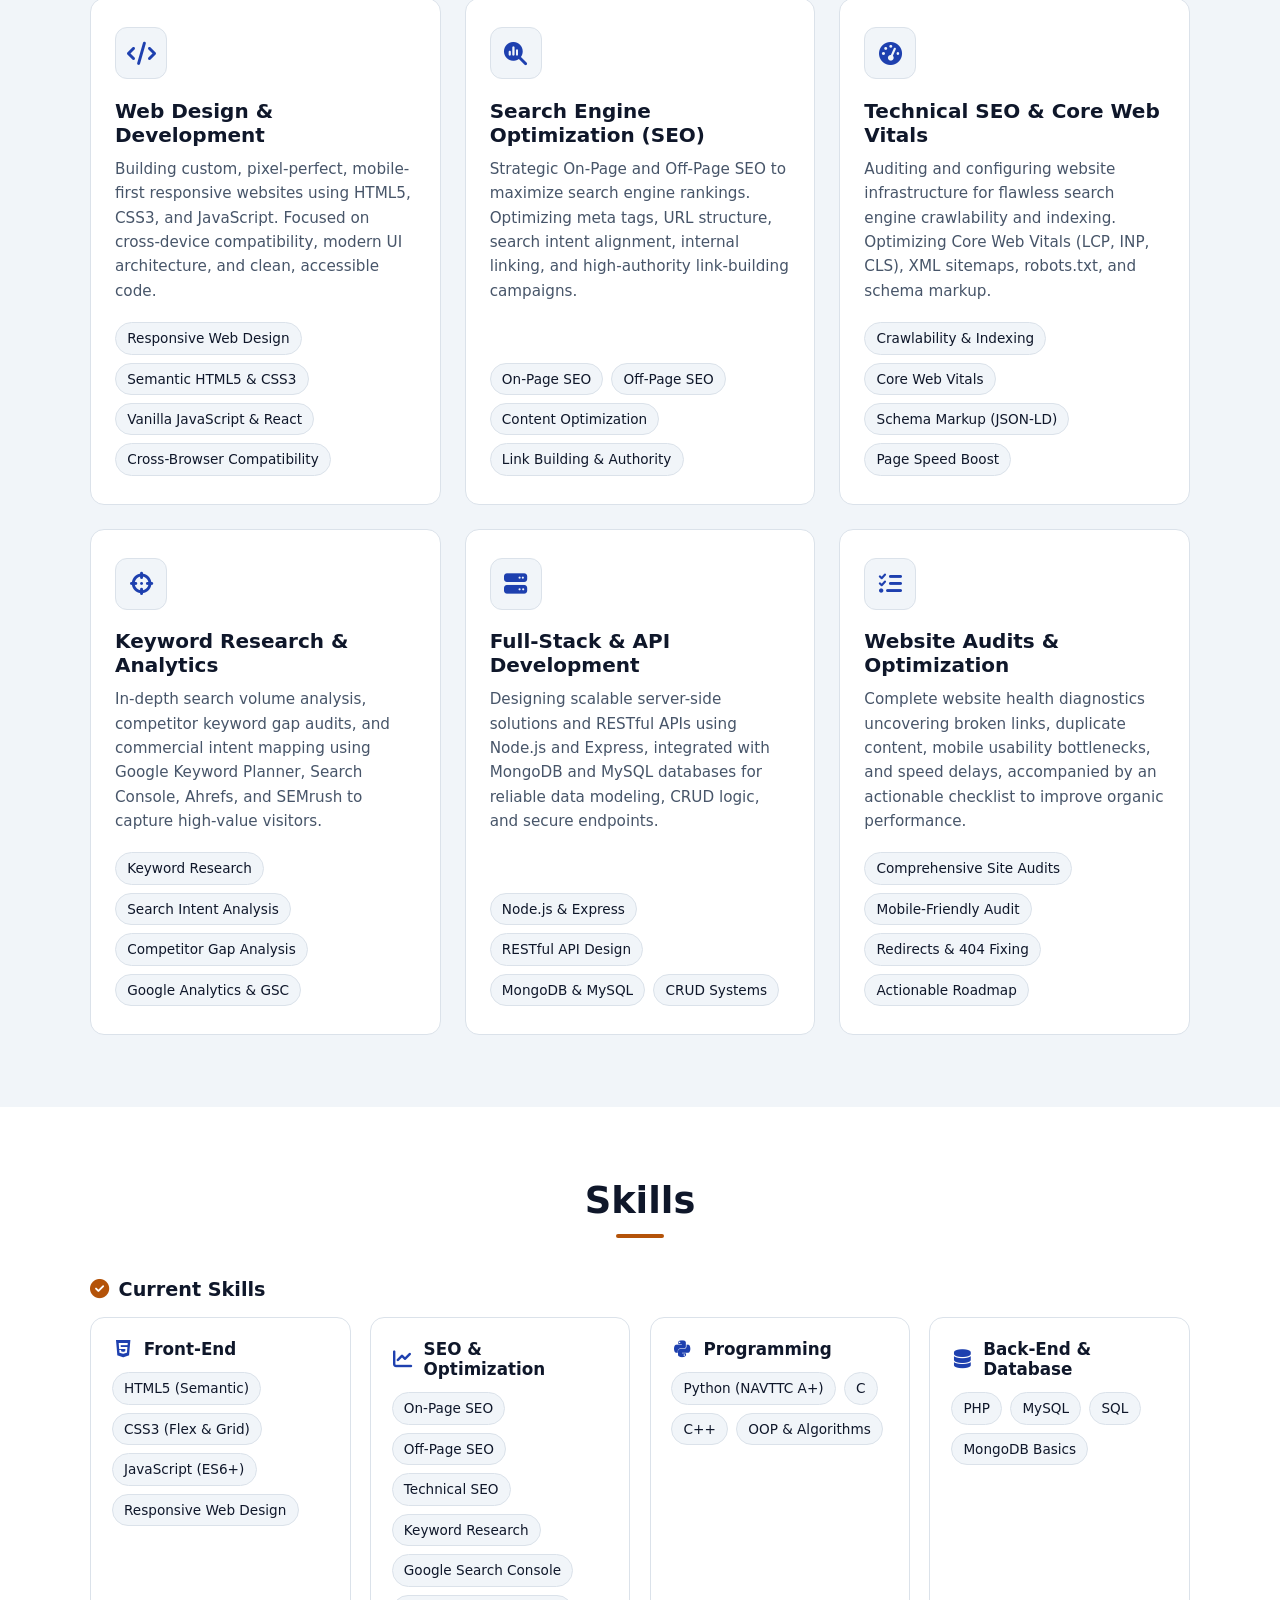
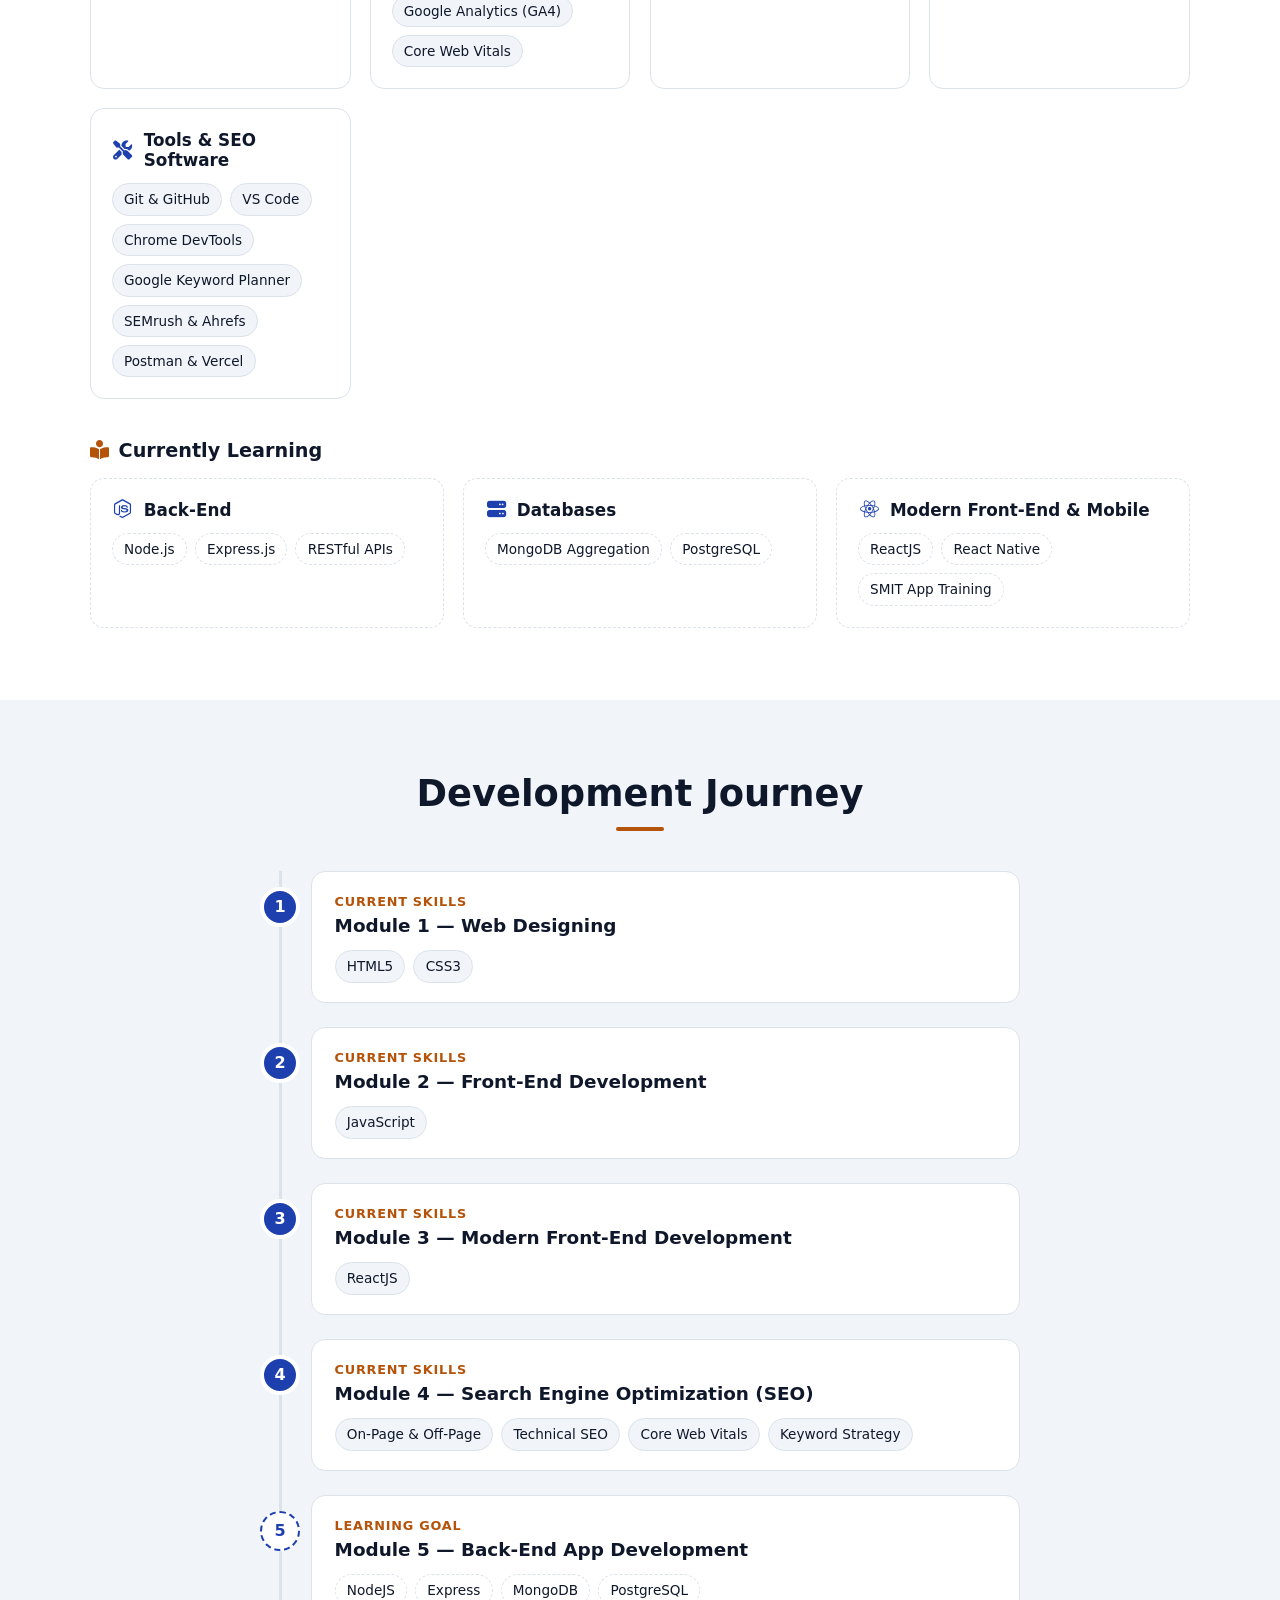
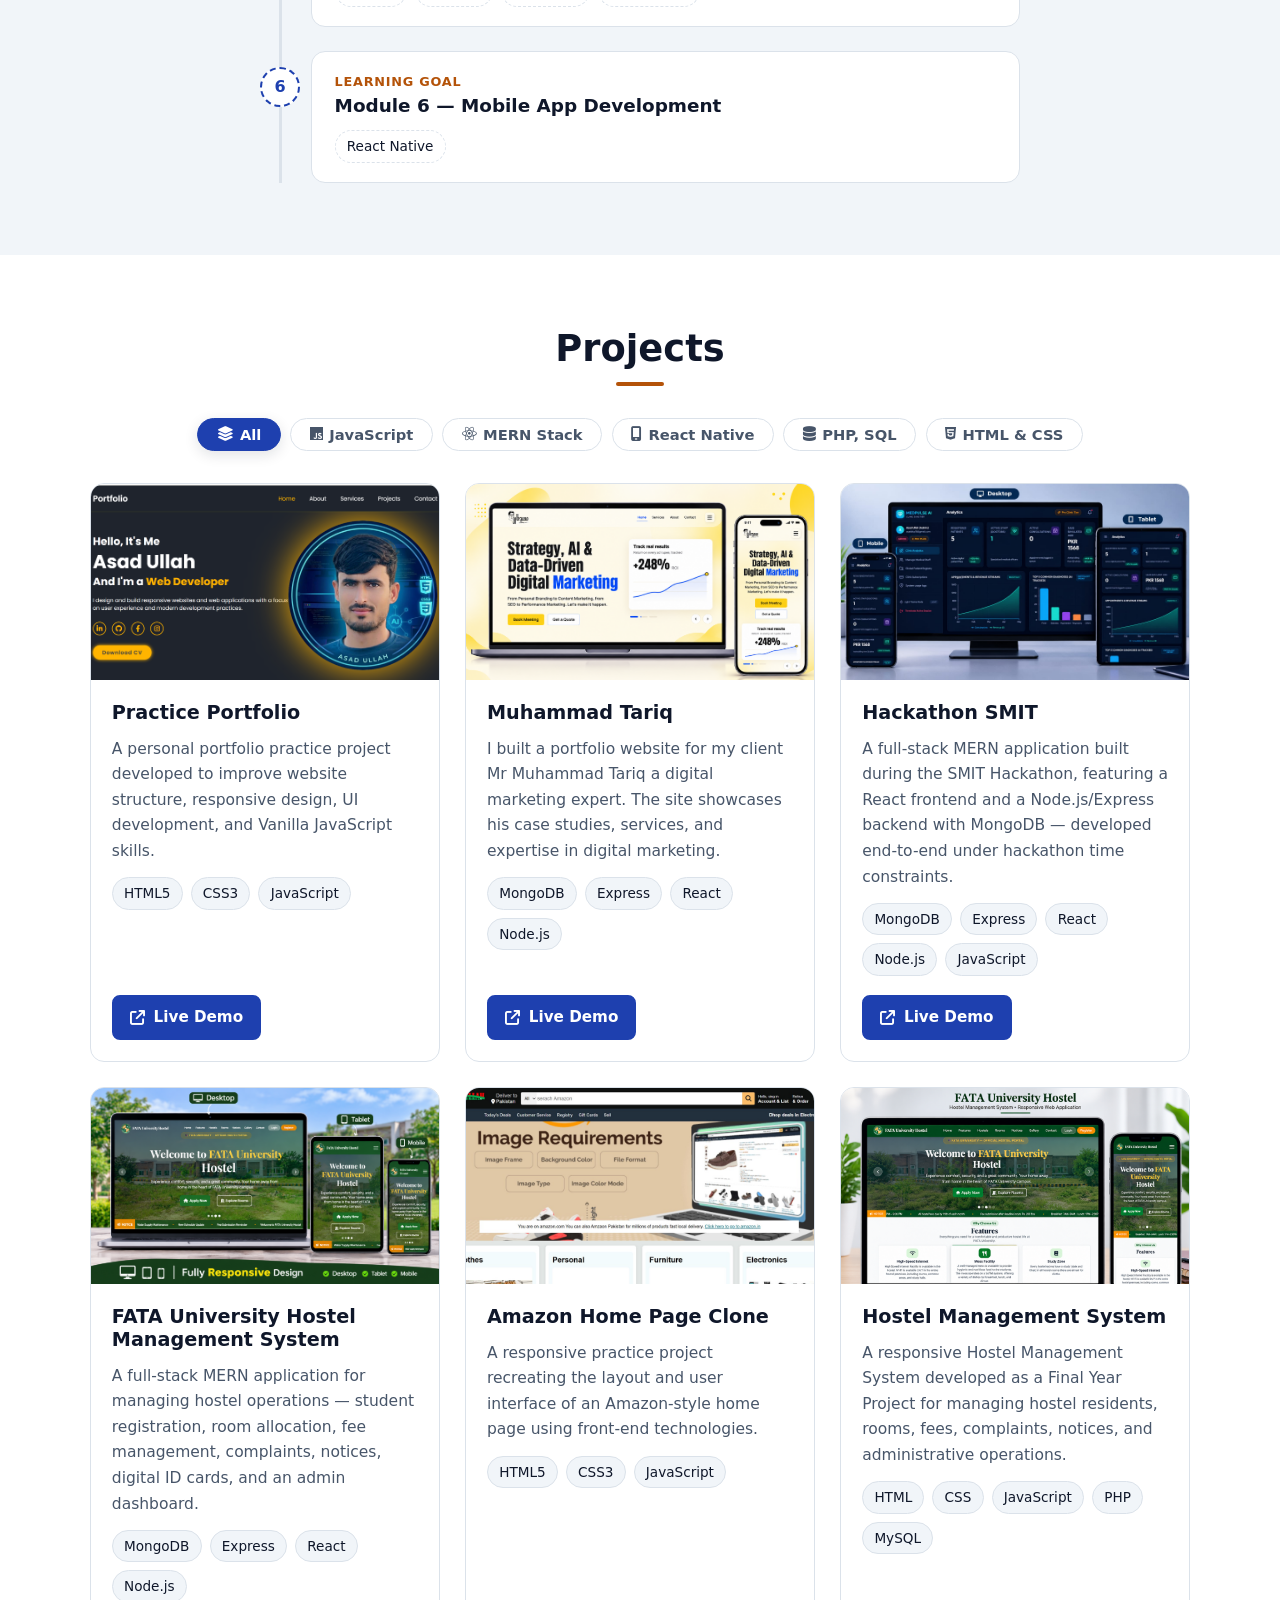
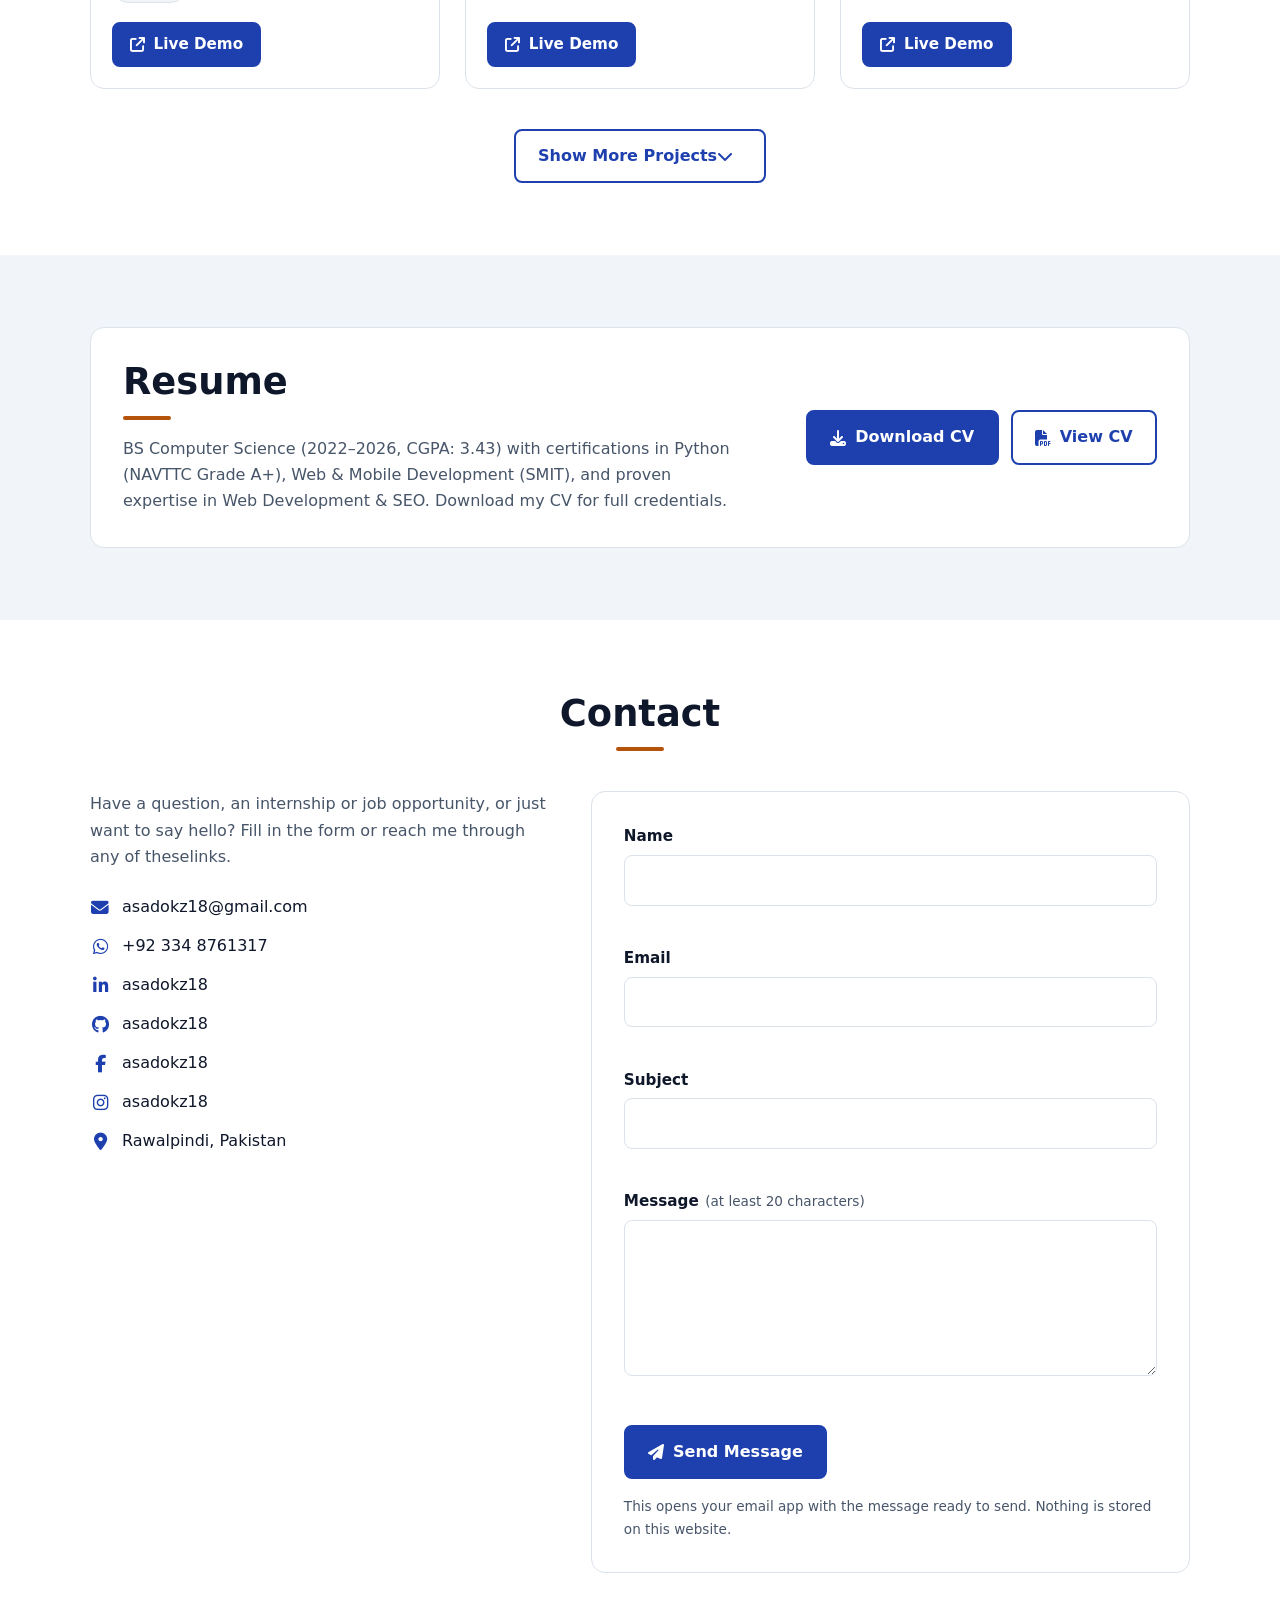
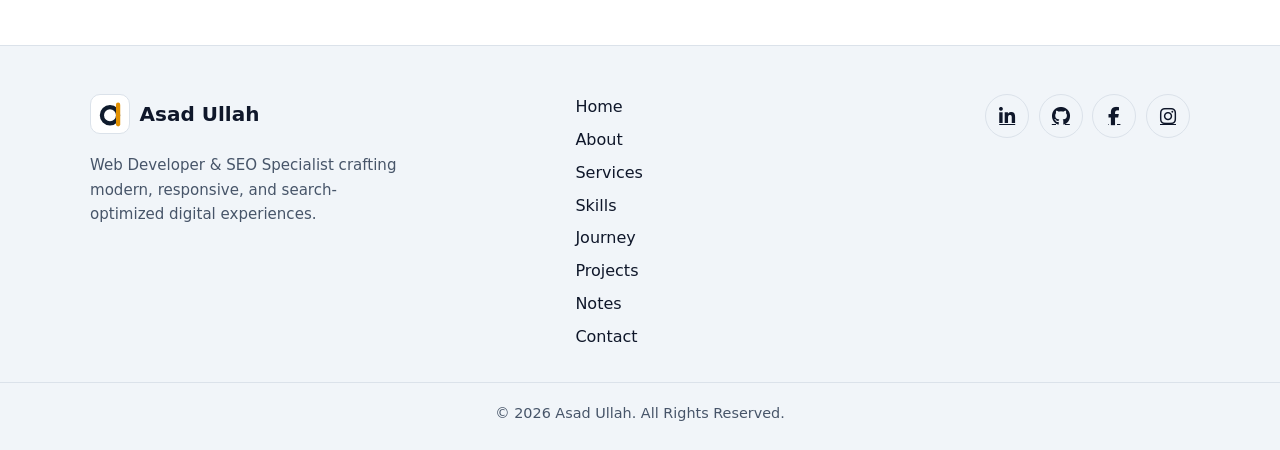
==== commit 9b69a967: "Update SEO and Open Graph metadata with absolute URLs and Twitter Card support" ====
--- a/index.html
+++ b/index.html
@@ -11,14 +11,24 @@
     content="Personal portfolio of Asad Ullah, Computer Science graduate, Web Developer, and SEO Specialist building fast, responsive, and search-optimized web applications." />
   <meta name="author" content="Asad Ullah" />
   <meta name="theme-color" content="#1e40af" />
+  <meta name="keywords"
+    content="Asad Ullah, Web Developer, SEO Specialist, Frontend Developer, Backend Developer, Full Stack Developer" />
 
   <!-- Open Graph metadata (used when the link is shared on social media) -->
   <meta property="og:type" content="website" />
   <meta property="og:title" content="Asad Ullah | Web Developer &amp; SEO Specialist" />
+  <meta property="og:url" content="https://asadokz18-portfolio.vercel.app/" />
+  <meta property="og:image" content="https://asadokz18-portfolio.vercel.app/assets/images/profile.png" />
   <meta property="og:description"
     content="Computer Science graduate, Web Developer, and SEO Specialist focused on responsive web design, performance, and organic search optimization." />
-  <meta property="og:image" content="assets/images/profile.png" />
-
+  <meta property="og:site_name" content="Asad Ullah Portfolio" />
+
+  <!-- Twitter Card metadata -->
+  <meta name="twitter:card" content="summary_large_image" />
+  <meta name="twitter:title" content="Asad Ullah | Web Developer &amp; SEO Specialist" />
+  <meta name="twitter:description"
+    content="Computer Science graduate, Web Developer, and SEO Specialist focused on responsive web design, performance, and organic search optimization." />
+  <meta name="twitter:image" content="https://asadokz18-portfolio.vercel.app/assets/images/profile.png" />
   <!--- Icon -->
   <link rel="icon" type="image/svg+xml" href="assets/images/logo.svg" />
 
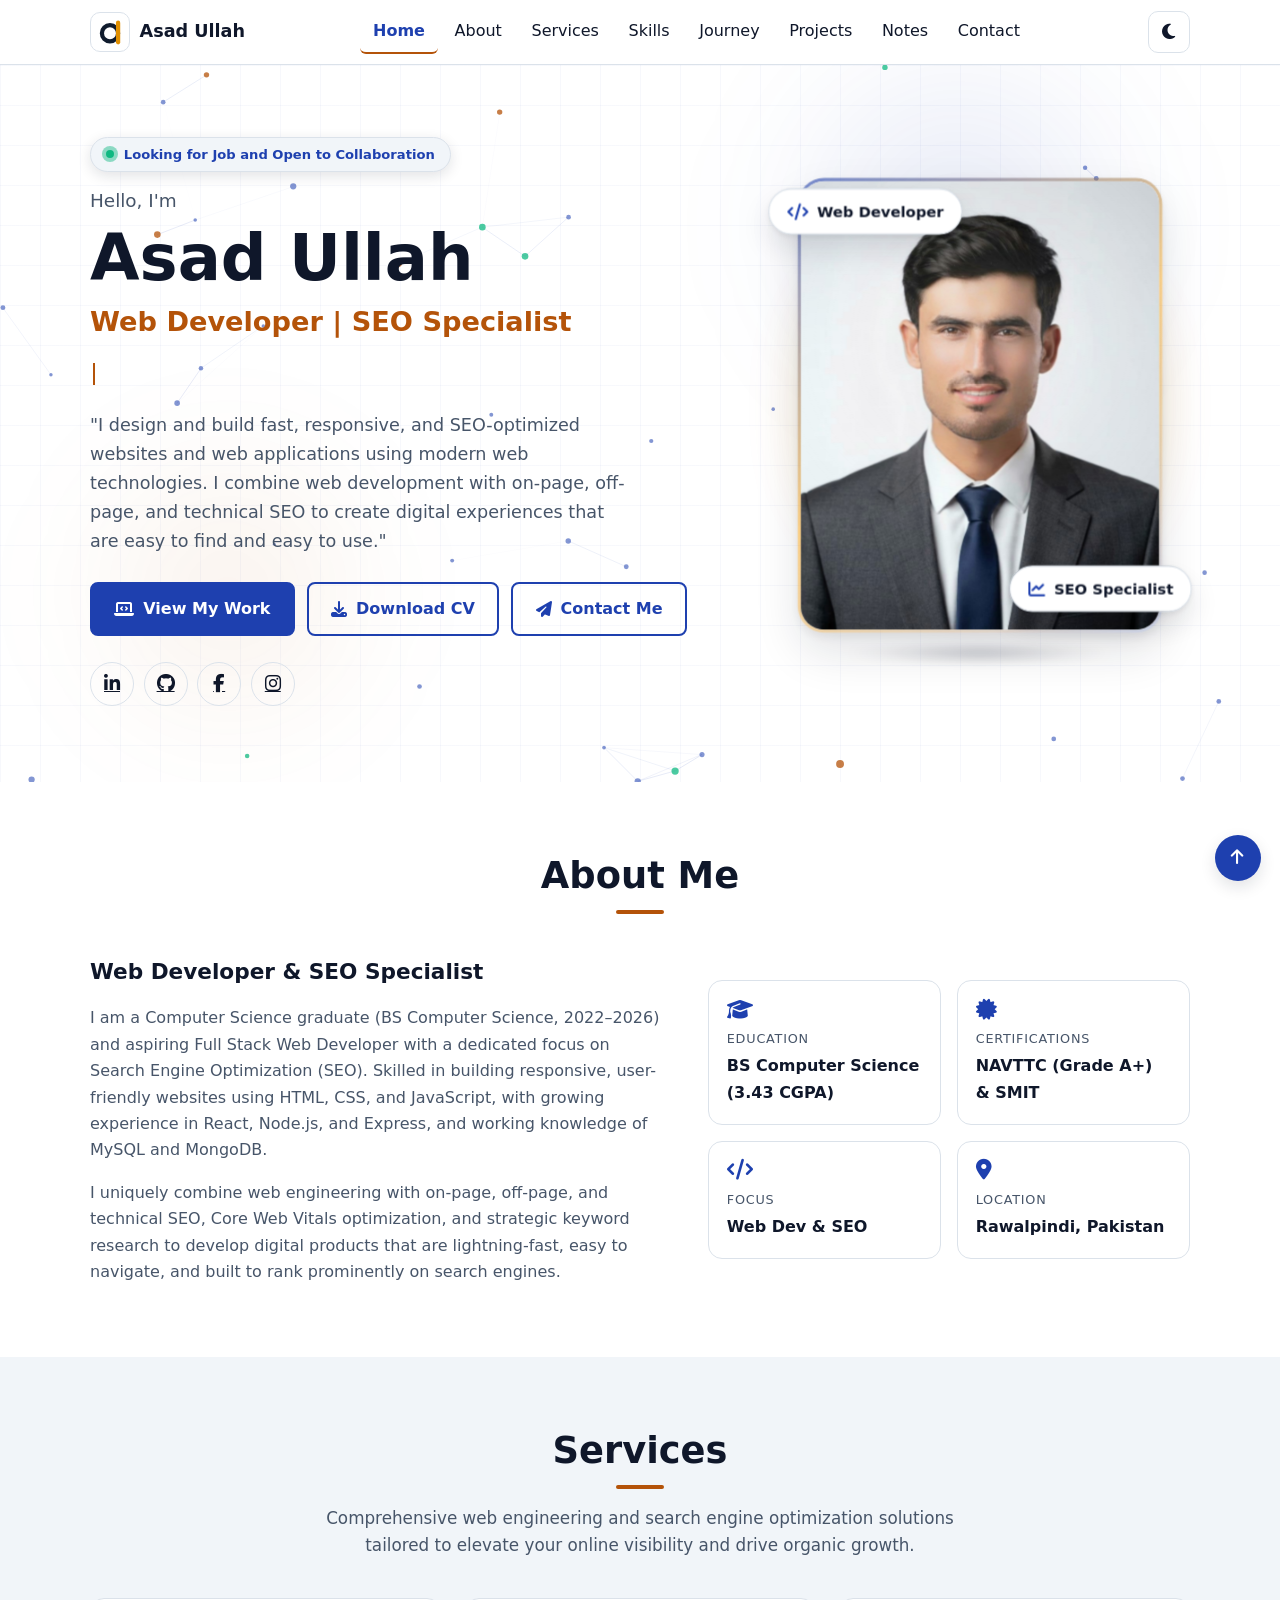
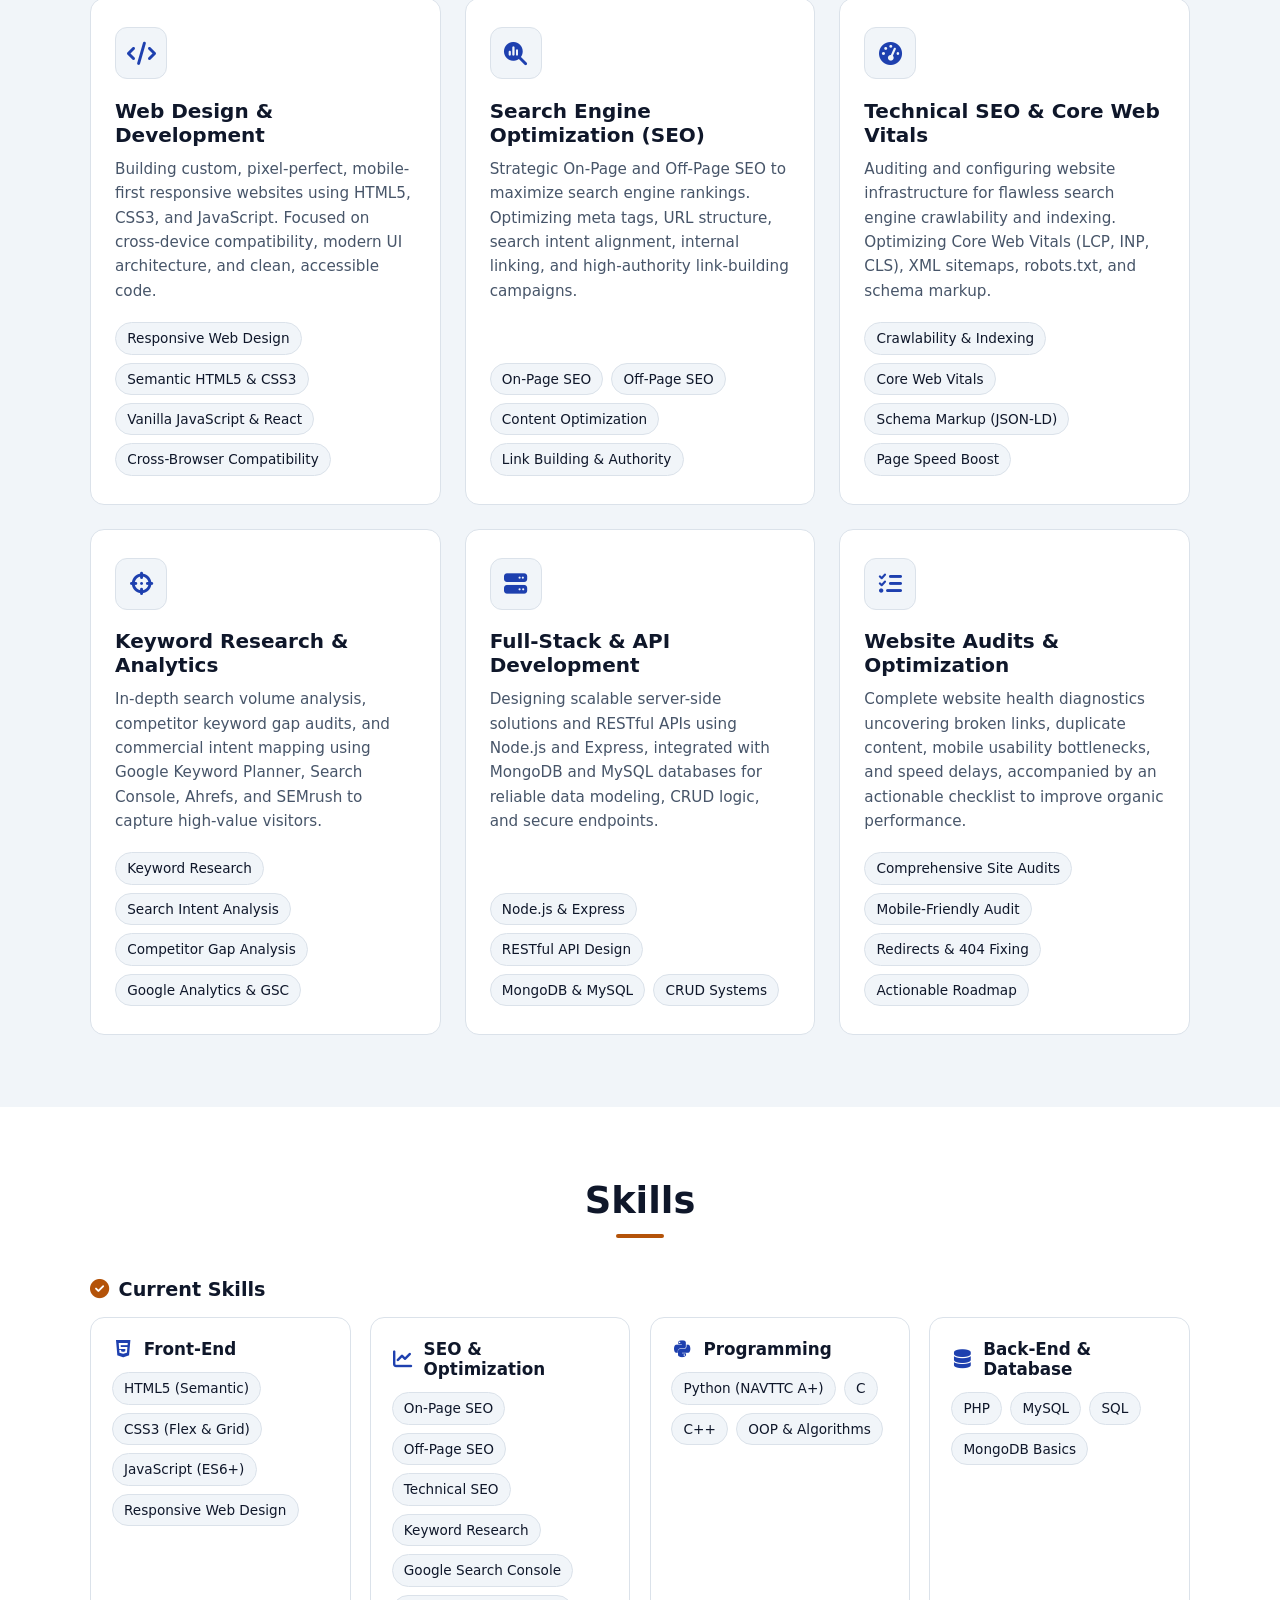
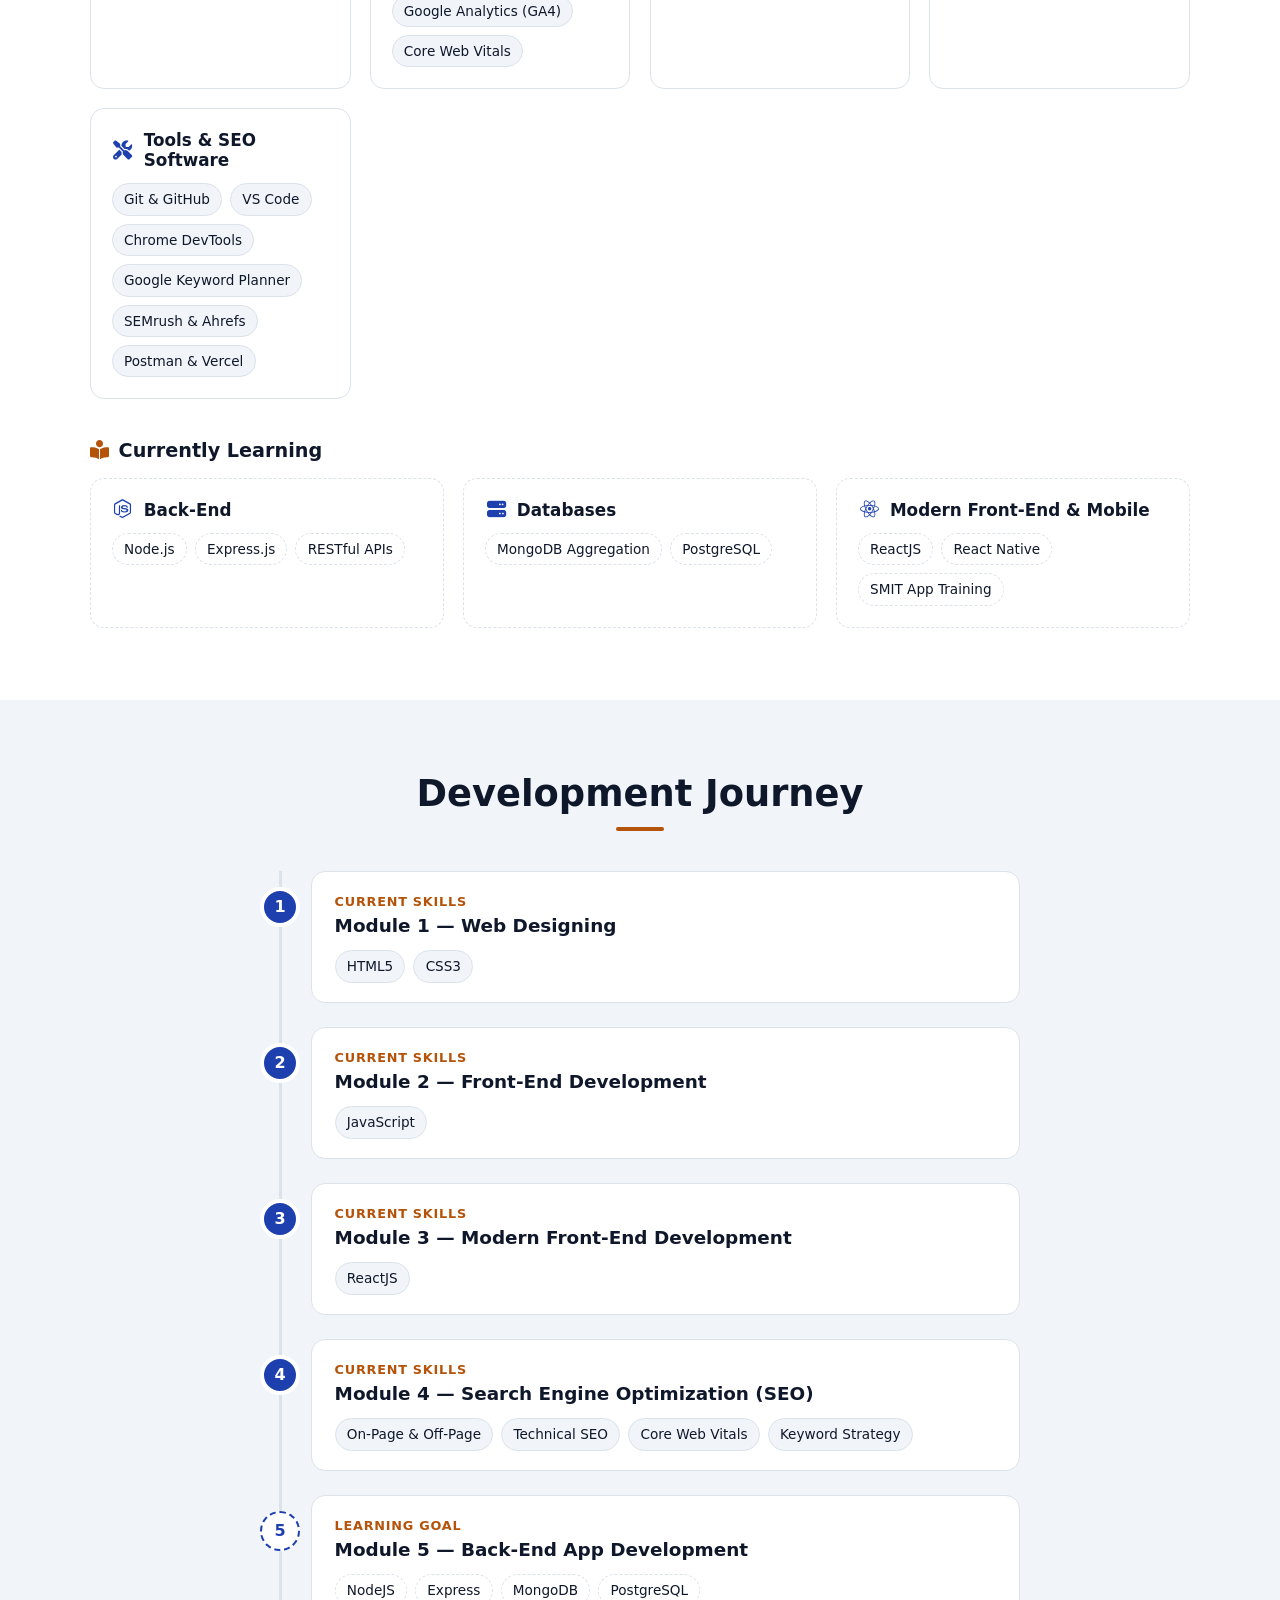
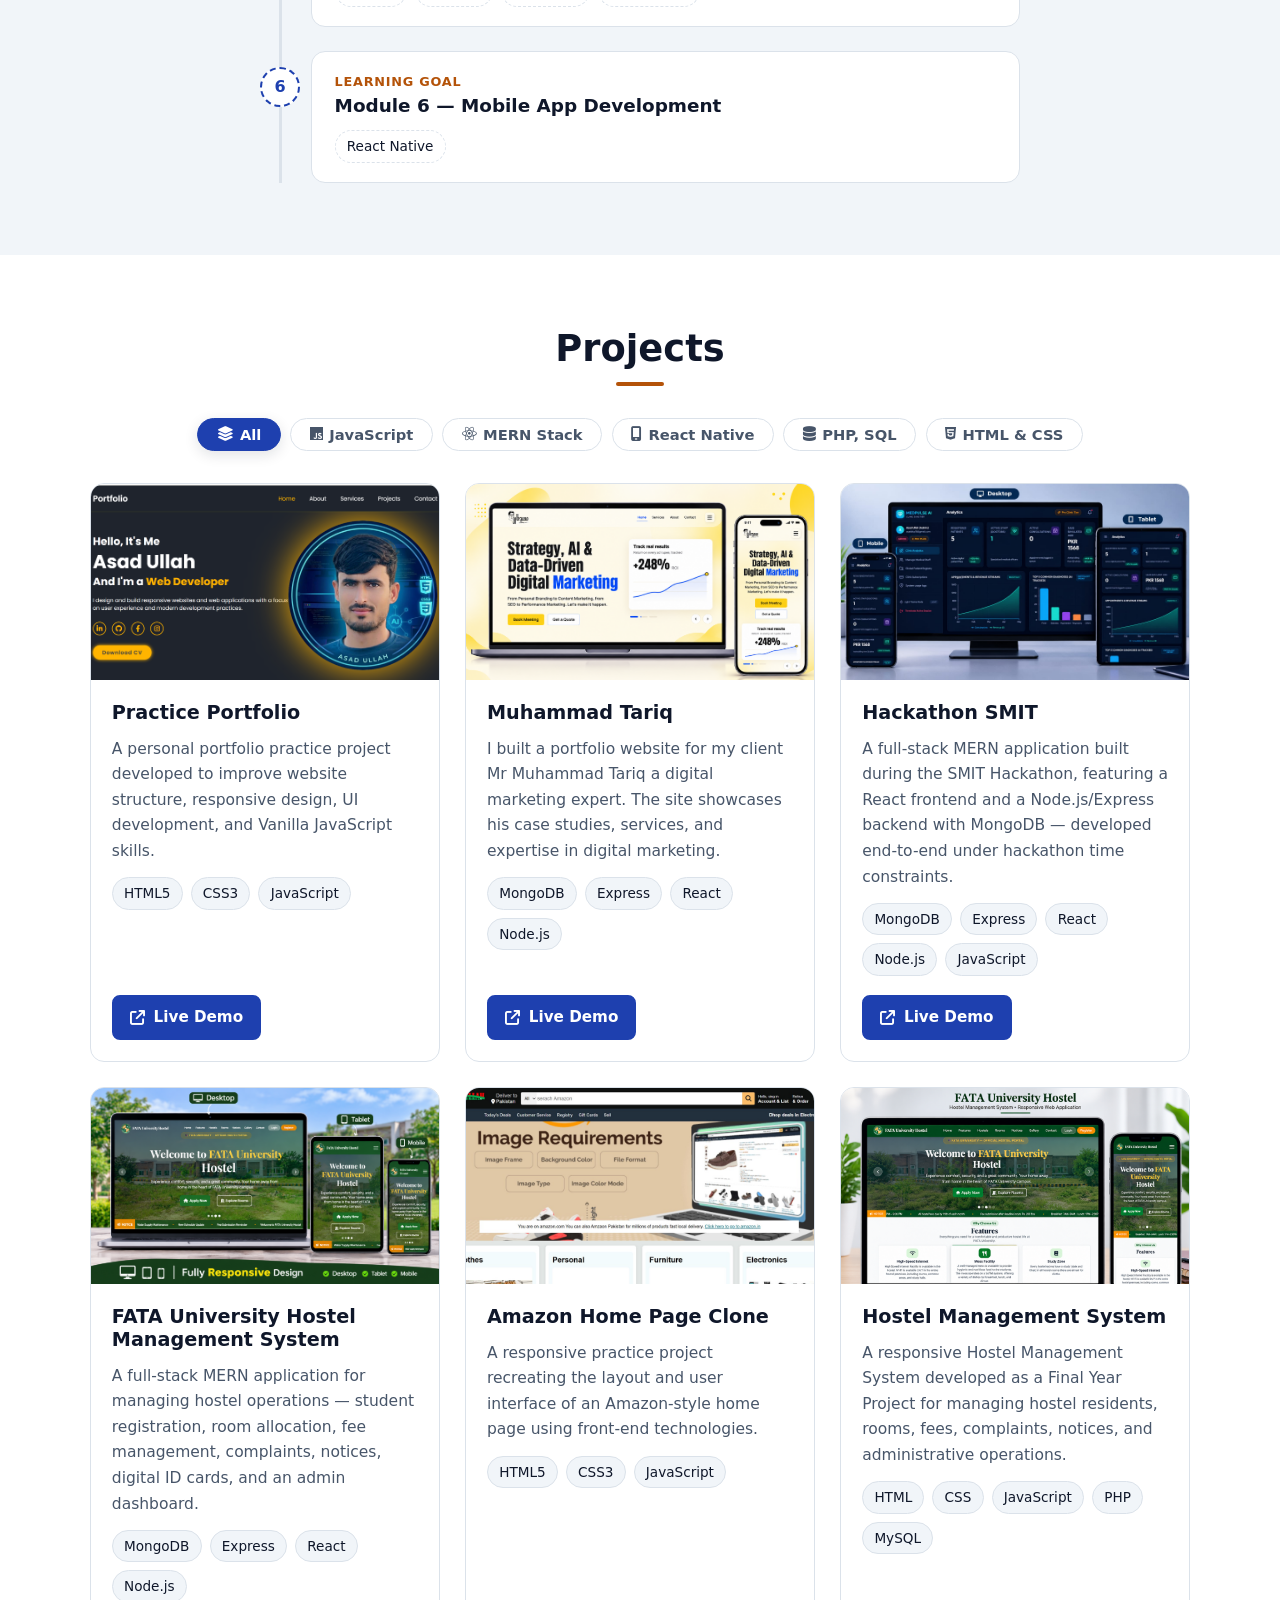
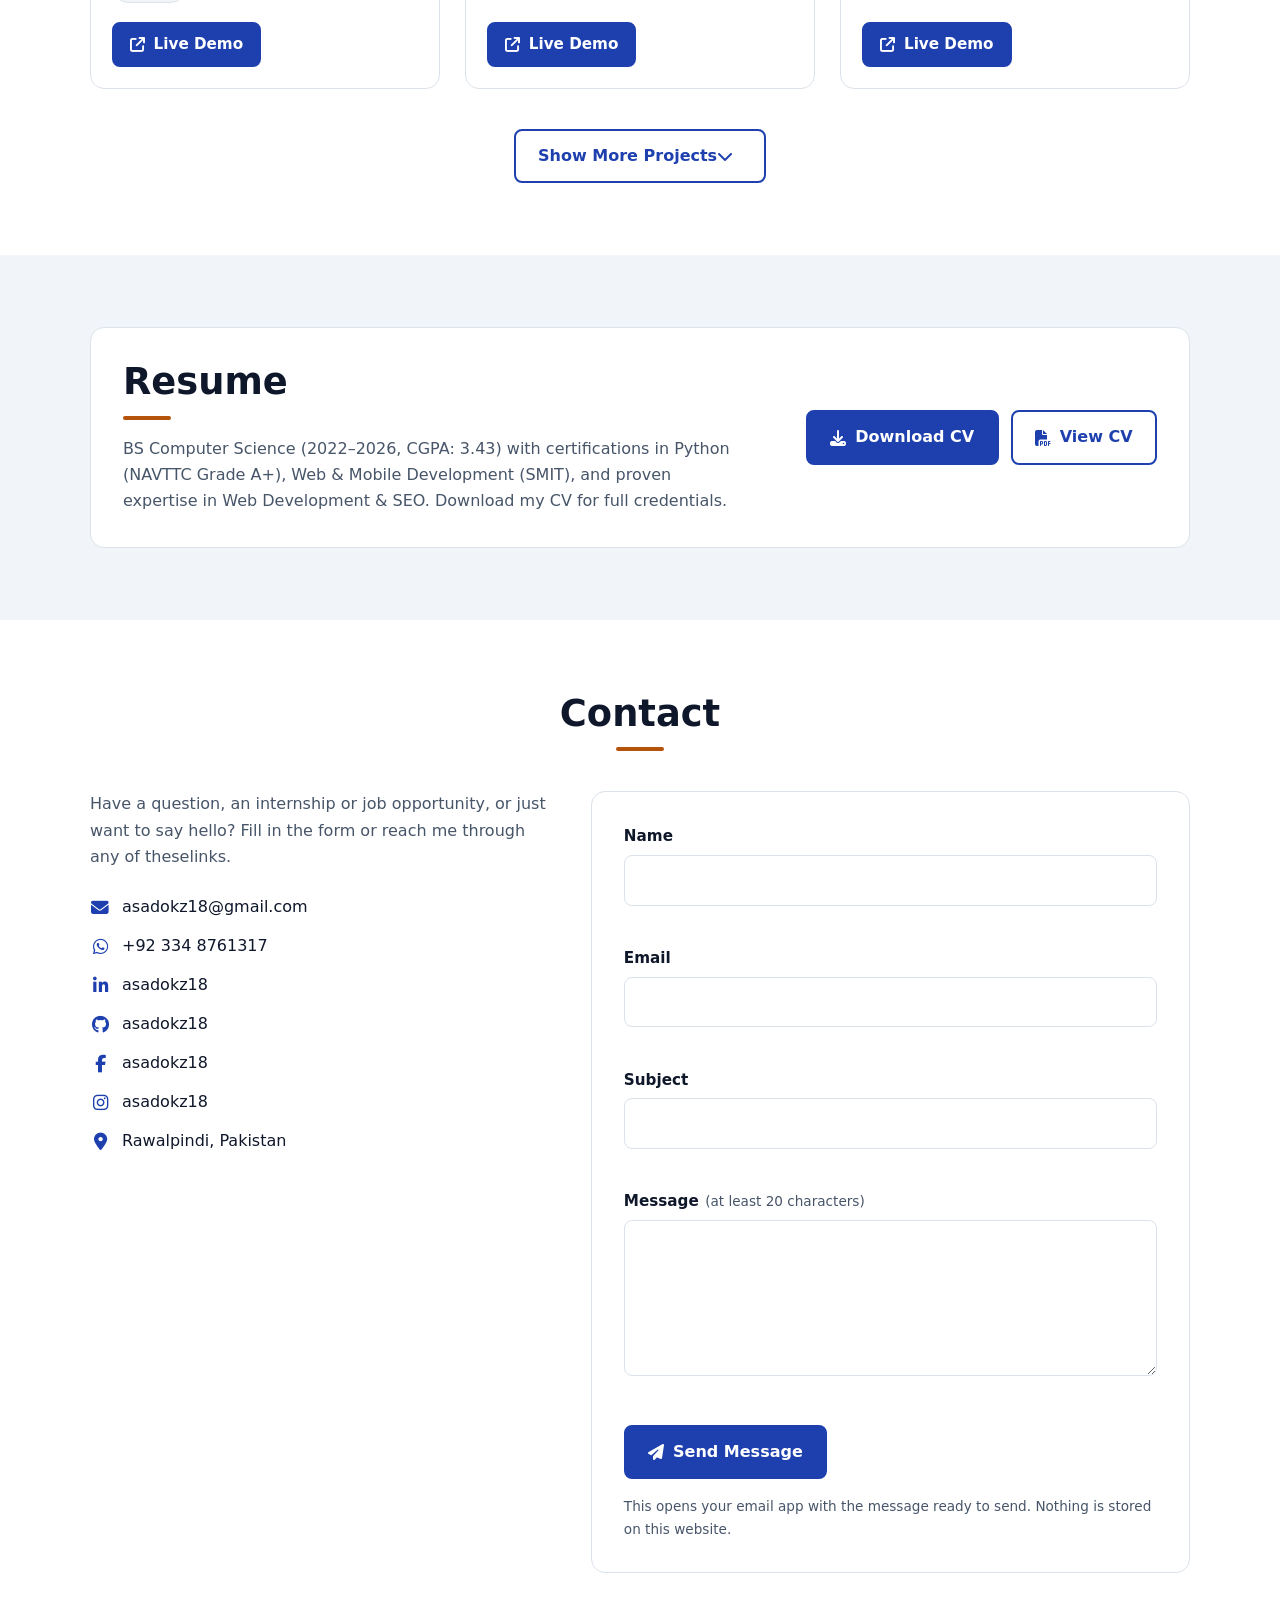
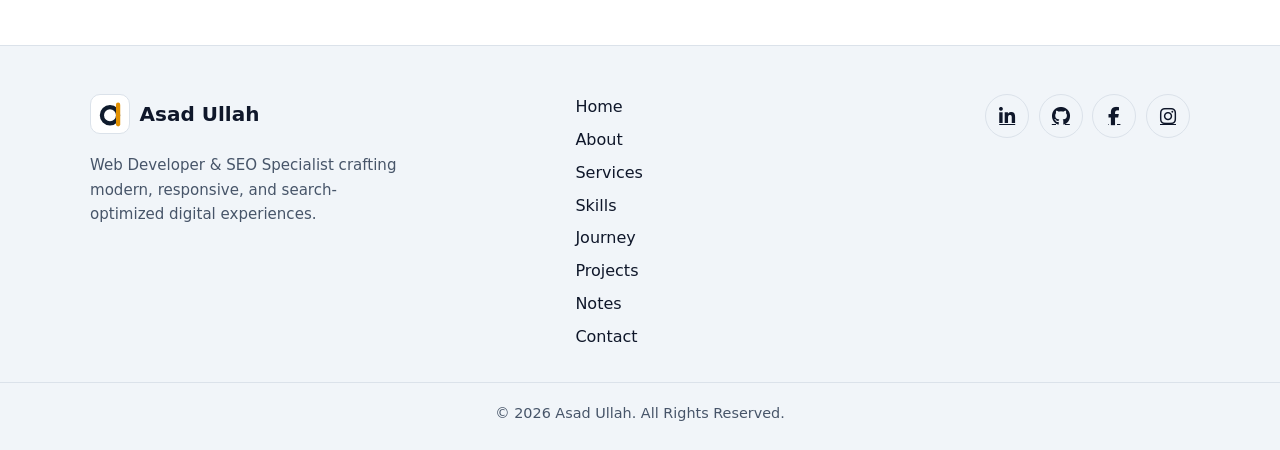
==== commit 0f809fe7: "Add optimized Open Graph preview banner and meta tags for WhatsApp and social cards" ====
--- a/index.html
+++ b/index.html
@@ -18,7 +18,12 @@
   <meta property="og:type" content="website" />
   <meta property="og:title" content="Asad Ullah | Web Developer &amp; SEO Specialist" />
   <meta property="og:url" content="https://asadokz18-portfolio.vercel.app/" />
-  <meta property="og:image" content="https://asadokz18-portfolio.vercel.app/assets/images/profile.png" />
+  <meta property="og:image" content="https://asadokz18-portfolio.vercel.app/assets/images/og-preview.jpg" />
+  <meta property="og:image:secure_url" content="https://asadokz18-portfolio.vercel.app/assets/images/og-preview.jpg" />
+  <meta property="og:image:type" content="image/jpeg" />
+  <meta property="og:image:width" content="1200" />
+  <meta property="og:image:height" content="630" />
+  <meta property="og:image:alt" content="Asad Ullah - Web Developer &amp; SEO Specialist Portfolio" />
   <meta property="og:description"
     content="Computer Science graduate, Web Developer, and SEO Specialist focused on responsive web design, performance, and organic search optimization." />
   <meta property="og:site_name" content="Asad Ullah Portfolio" />
@@ -28,7 +33,7 @@
   <meta name="twitter:title" content="Asad Ullah | Web Developer &amp; SEO Specialist" />
   <meta name="twitter:description"
     content="Computer Science graduate, Web Developer, and SEO Specialist focused on responsive web design, performance, and organic search optimization." />
-  <meta name="twitter:image" content="https://asadokz18-portfolio.vercel.app/assets/images/profile.png" />
+  <meta name="twitter:image" content="https://asadokz18-portfolio.vercel.app/assets/images/og-preview.jpg" />
   <!--- Icon -->
   <link rel="icon" type="image/svg+xml" href="assets/images/logo.svg" />
 
